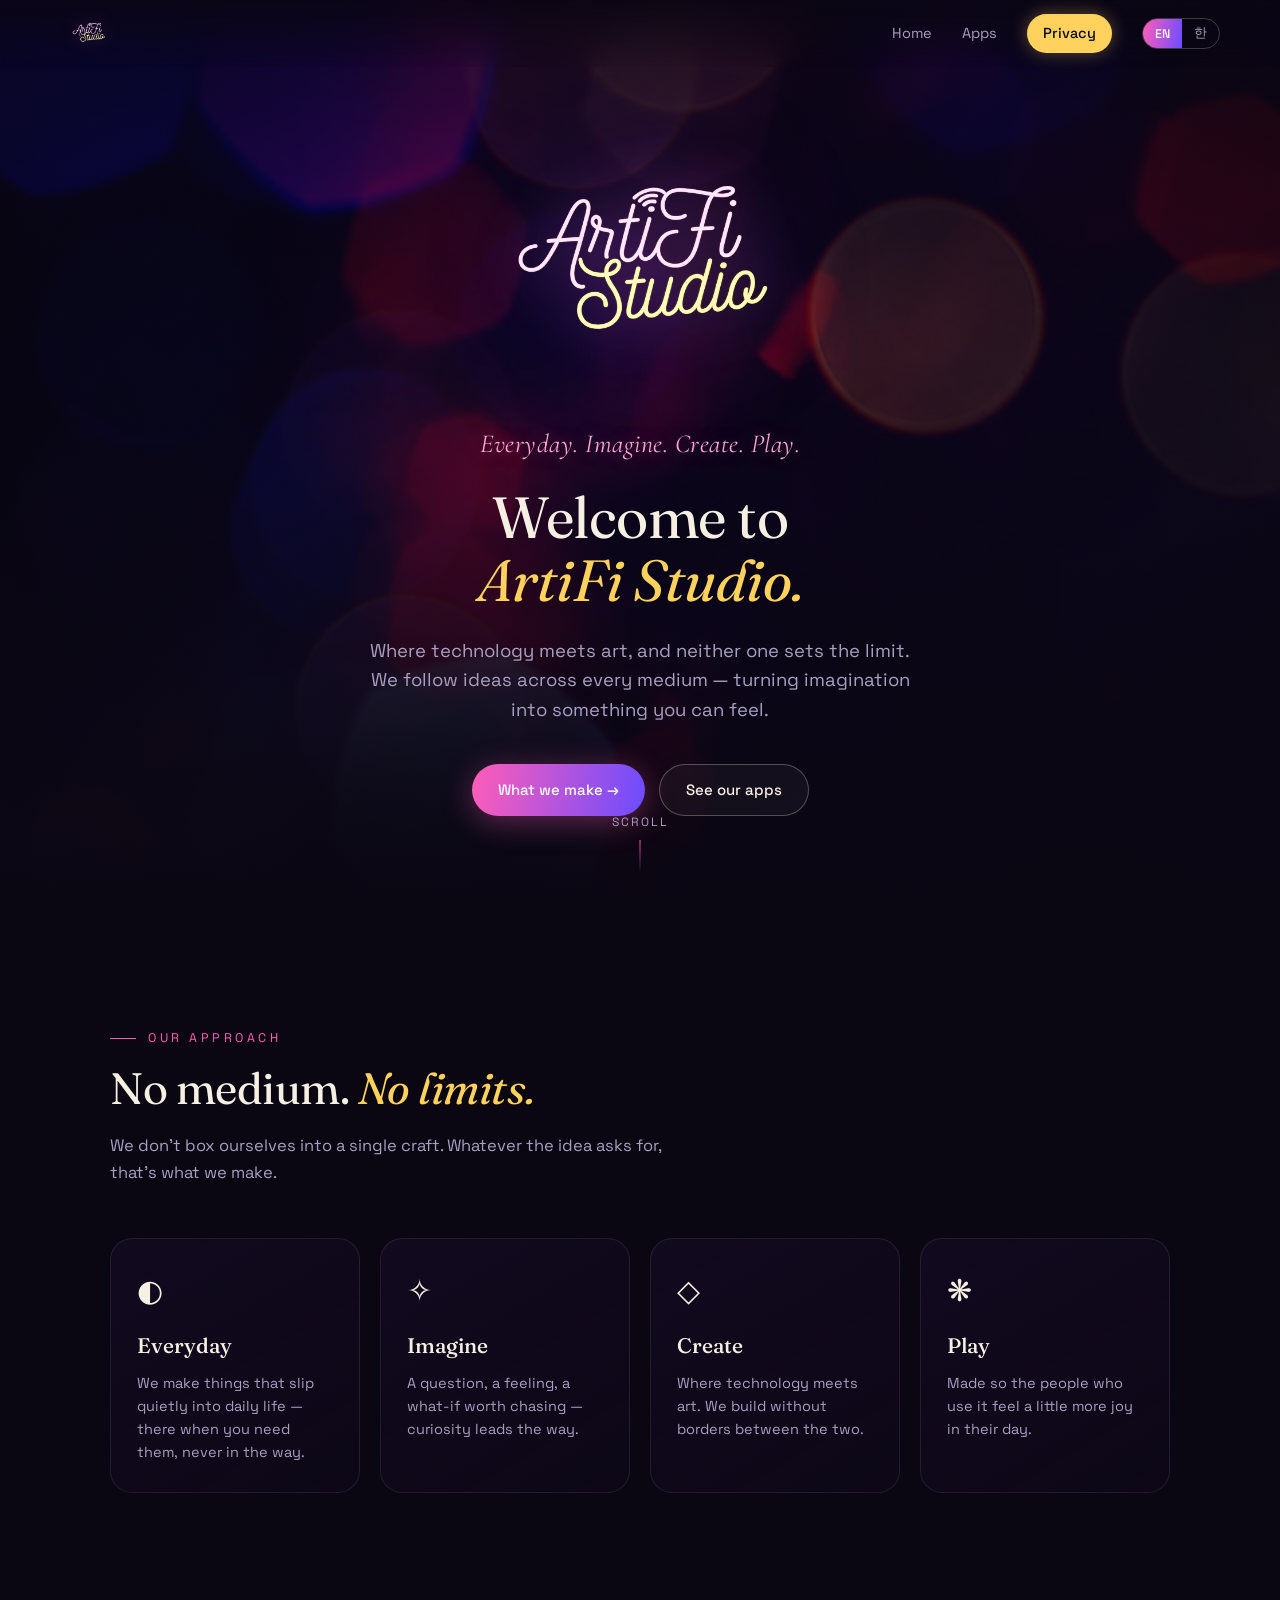
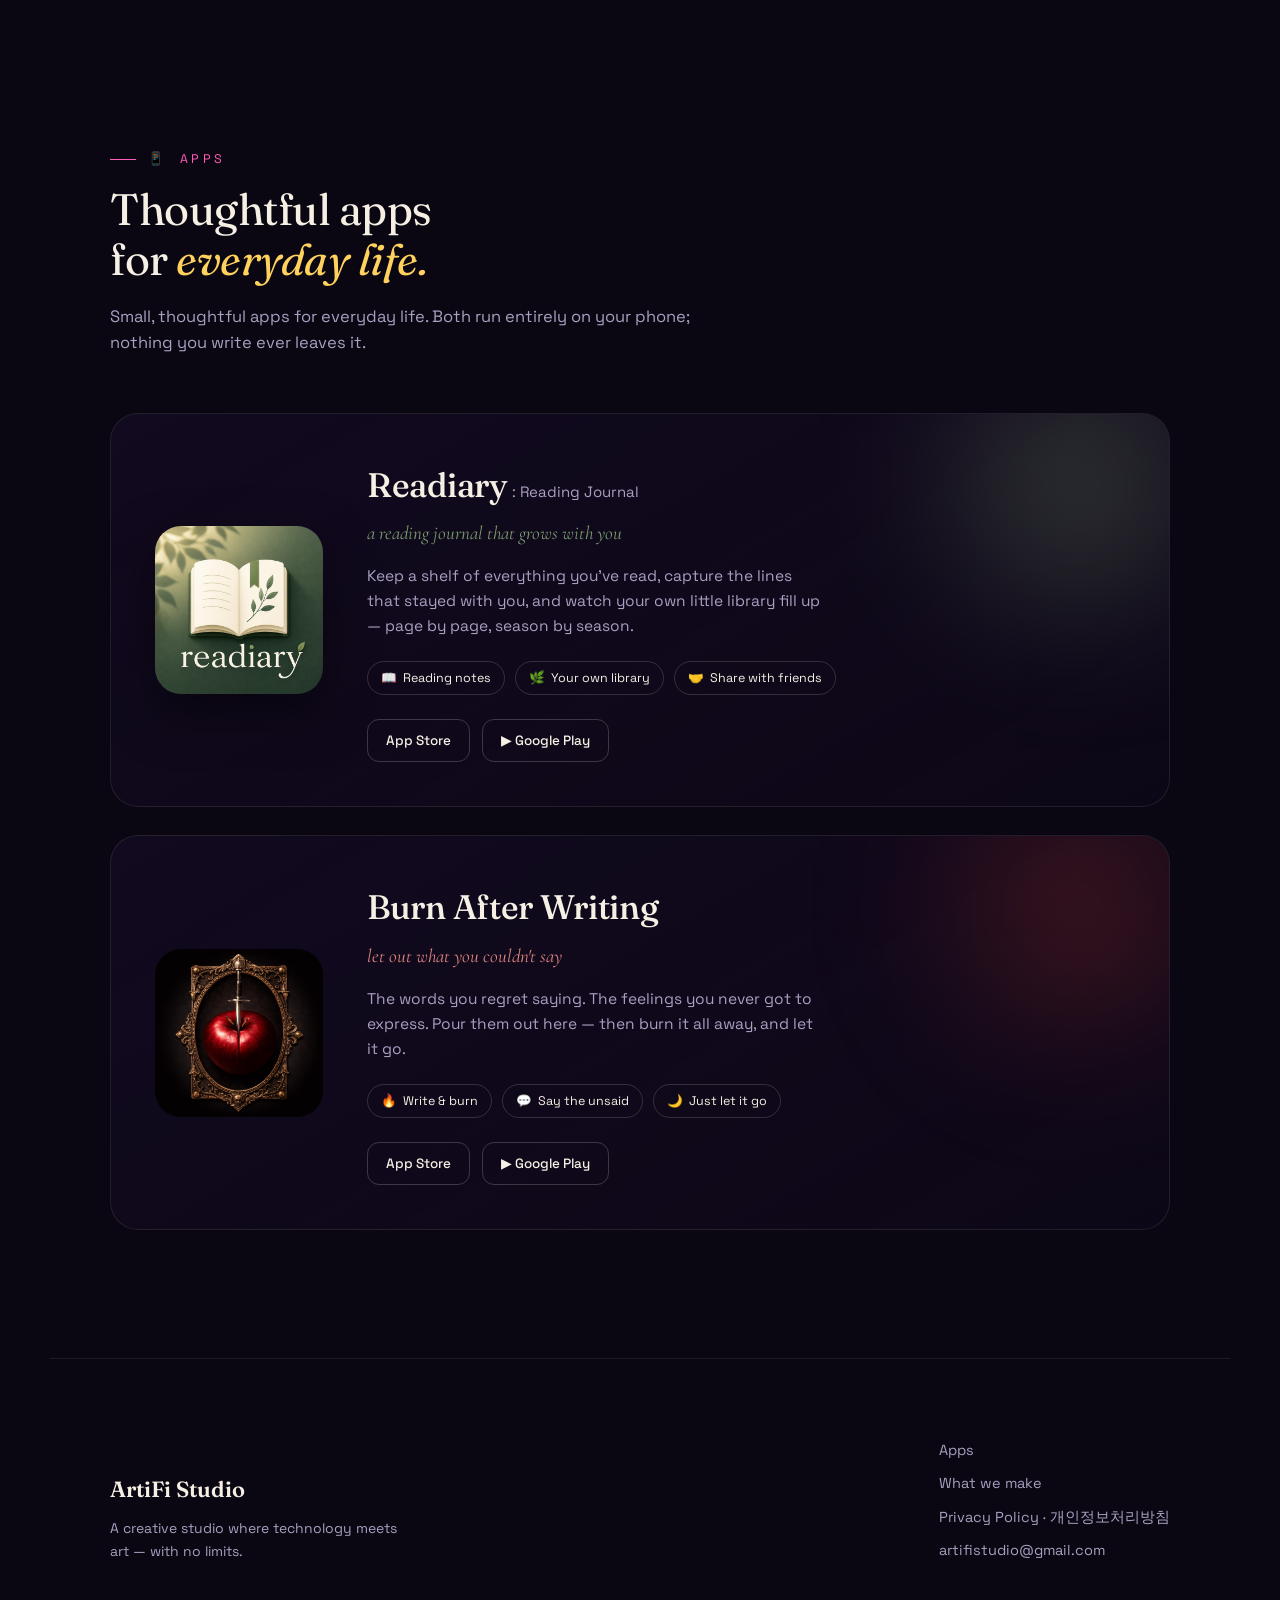
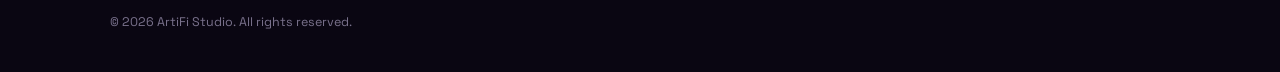
==== index.html @ d7e90dad "Add files via upload" ====
<!DOCTYPE html>
<html lang="en">
<head>
<meta charset="UTF-8">
<meta name="viewport" content="width=device-width, initial-scale=1.0">
<title>ArtiFi Studio — imagine, create, play</title>
<meta name="description" content="ArtiFi Studio — a creative studio where technology meets art, with no limits. Imagine. Create. Play.">
<link rel="preconnect" href="https://fonts.googleapis.com">
<link rel="preconnect" href="https://fonts.gstatic.com" crossorigin>
<link href="https://fonts.googleapis.com/css2?family=Fraunces:ital,opsz,wght@0,9..144,400;0,9..144,500;0,9..144,600;1,9..144,400&family=Space+Grotesk:wght@400;500;600&family=Cormorant+Garamond:ital,wght@0,500;1,500&family=Noto+Sans+KR:wght@400;500;700&family=Noto+Serif+KR:wght@400;500;600&display=swap" rel="stylesheet">
<style>
  :root{
    --ink:#0a0612;--ink-2:#120a1f;
    --violet:#6c4cff;--pink:#ff5db8;--pink-soft:#ffa6d5;--amber:#ffd25e;
    --cream:#f6efe4;--muted:#a99fc0;--leaf:#7a9c6e;--ember:#c0362f;
    --font-display:'Fraunces',serif;
    --font-body:'Space Grotesk',sans-serif;
    --font-script:'Cormorant Garamond',serif;
    --font-ko:'Noto Sans KR',sans-serif;
    --font-ko-serif:'Noto Serif KR',serif;
  }
  *{margin:0;padding:0;box-sizing:border-box}
  html{scroll-behavior:smooth}
  body{background:var(--ink);color:var(--cream);font-family:var(--font-body);line-height:1.6;overflow-x:hidden;-webkit-font-smoothing:antialiased}
  a{color:inherit;text-decoration:none}

  /* language visibility */
  [data-en],[data-ko]{display:none}
  html[lang="en"] [data-en]{display:revert}
  html[lang="ko"] [data-ko]{display:revert}
  /* korean typography swaps */
  html[lang="ko"] body{font-family:var(--font-ko)}
  html[lang="ko"] .hero h1,
  html[lang="ko"] .sec-title,
  html[lang="ko"] .app-body h3,
  html[lang="ko"] footer .f-brand{font-family:var(--font-ko-serif)}
  html[lang="ko"] .hero h1 em,html[lang="ko"] .sec-title em{font-style:normal}

  nav{position:fixed;top:0;left:0;right:0;z-index:100;display:flex;align-items:center;justify-content:space-between;padding:14px clamp(20px,5vw,60px);backdrop-filter:blur(14px);background:linear-gradient(180deg,rgba(10,6,18,.82),rgba(10,6,18,0));transition:background .3s}
  nav .brand{display:flex;align-items:center}
  nav .brand img{height:38px;width:auto;display:block;filter:drop-shadow(0 0 10px rgba(255,93,184,.4))}
  nav .links{display:flex;gap:clamp(14px,3vw,30px);align-items:center;font-size:14.5px}
  nav .links a{color:var(--muted);transition:color .2s}
  nav .links a:hover{color:var(--cream)}
  nav .links a.pill{color:var(--ink);background:var(--amber);padding:8px 16px;border-radius:100px;font-weight:500;box-shadow:0 0 18px rgba(255,210,94,.35)}
  nav .links a.pill:hover{color:var(--ink);filter:brightness(1.08)}
  @media(max-width:600px){nav .links a.about{display:none}}

  /* lang switch */
  .lang-switch{display:inline-flex;border:1px solid rgba(246,239,228,.22);border-radius:100px;overflow:hidden}
  .lang-switch button{font-family:var(--font-body);font-size:12.5px;font-weight:500;padding:6px 12px;border:none;background:none;color:var(--muted);cursor:pointer;transition:.2s}
  .lang-switch button.active{background:linear-gradient(100deg,var(--pink),var(--violet));color:#fff}

  header.hero{position:relative;min-height:100vh;display:flex;flex-direction:column;align-items:center;justify-content:center;text-align:center;padding:120px 20px 80px;overflow:hidden}
  header.hero .bg{position:absolute;inset:0;background:url('assets/hero-bg.jpg') center/cover no-repeat;transform:scale(1.05);z-index:0}
  header.hero .bg::after{content:"";position:absolute;inset:0;background:radial-gradient(ellipse 80% 60% at 50% 45%,rgba(10,6,18,.15),rgba(10,6,18,.72) 75%),linear-gradient(180deg,rgba(10,6,18,.55),rgba(10,6,18,.35) 40%,var(--ink) 98%)}
  header.hero .inner{position:relative;z-index:2;max-width:880px}
  .hero-logo{width:min(78vw,440px);height:auto;margin:0 auto 6px;display:block;filter:drop-shadow(0 0 30px rgba(255,93,184,.45)) drop-shadow(0 0 60px rgba(108,76,255,.3));animation:flickerIn 1.4s ease both,floaty 6s ease-in-out 1.4s infinite}
  @keyframes flickerIn{0%{opacity:0}40%{opacity:.4}45%{opacity:.1}55%{opacity:.9}60%{opacity:.5}100%{opacity:1}}
  @keyframes floaty{0%,100%{transform:translateY(0)}50%{transform:translateY(-10px)}}
  .hero .eyebrow{font-family:var(--font-script);font-style:italic;font-size:clamp(19px,2.6vw,26px);color:var(--pink-soft);letter-spacing:.5px;margin-bottom:22px;text-shadow:0 0 22px rgba(255,93,184,.4)}
  html[lang="ko"] .hero .eyebrow{font-family:var(--font-ko);font-style:normal;font-weight:500}
  .hero h1{font-family:var(--font-display);font-weight:400;font-size:clamp(30px,5.4vw,58px);line-height:1.08;letter-spacing:-.5px;margin-bottom:24px}
  .hero h1 em{font-style:italic;color:var(--amber)}
  .hero p.lead{font-size:clamp(15px,1.8vw,18.5px);color:var(--muted);max-width:560px;margin:0 auto 40px}
  .hero .cta-row{display:flex;gap:14px;justify-content:center;flex-wrap:wrap}
  .btn{display:inline-flex;align-items:center;gap:9px;padding:13px 26px;border-radius:100px;font-family:inherit;font-weight:500;font-size:15px;cursor:pointer;transition:transform .2s,box-shadow .3s,background .3s}
  .btn-primary{background:linear-gradient(100deg,var(--pink),var(--violet));color:#fff;box-shadow:0 6px 30px rgba(255,93,184,.35)}
  .btn-primary:hover{transform:translateY(-2px);box-shadow:0 10px 40px rgba(255,93,184,.5)}
  .btn-ghost{border:1px solid rgba(246,239,228,.28);color:var(--cream);background:rgba(246,239,228,.04)}
  .btn-ghost:hover{border-color:var(--amber);color:var(--amber);transform:translateY(-2px)}
  .scroll-hint{position:absolute;bottom:26px;left:50%;transform:translateX(-50%);z-index:2;color:var(--muted);font-size:12px;letter-spacing:2px;display:flex;flex-direction:column;align-items:center;gap:8px;animation:floaty 2.4s ease-in-out infinite}
  .scroll-hint .line{width:1px;height:34px;background:linear-gradient(var(--pink),transparent)}

  section{position:relative;padding:clamp(70px,10vw,130px) clamp(20px,5vw,60px);max-width:1180px;margin:0 auto}
  .sec-label{font-family:var(--font-body);font-size:12.5px;letter-spacing:3.5px;text-transform:uppercase;color:var(--pink);margin-bottom:16px;display:flex;align-items:center;gap:12px}
  html[lang="ko"] .sec-label{font-family:var(--font-ko);letter-spacing:2px}
  .sec-label::before{content:"";width:26px;height:1px;background:var(--pink)}
  .sec-title{font-family:var(--font-display);font-weight:400;font-size:clamp(26px,4vw,44px);line-height:1.12;letter-spacing:-.5px;margin-bottom:20px;max-width:720px}
  .sec-title em{font-style:italic;color:var(--amber)}
  .sec-intro{color:var(--muted);max-width:600px;font-size:16.5px;margin-bottom:8px}

  .apps{display:grid;gap:28px;margin-top:56px}
  .app-card{position:relative;display:grid;grid-template-columns:auto 1fr;gap:clamp(20px,4vw,44px);align-items:center;padding:clamp(24px,4vw,44px);border-radius:28px;border:1px solid rgba(246,239,228,.09);background:linear-gradient(150deg,var(--ink-2),rgba(18,10,31,.4));overflow:hidden;transition:transform .35s,border-color .35s}
  .app-card:hover{transform:translateY(-4px)}
  .app-card .glow{position:absolute;width:300px;height:300px;border-radius:50%;filter:blur(80px);opacity:.5;z-index:0;pointer-events:none;top:-80px;right:-60px}
  .app-card>*{position:relative;z-index:1}
  .app-icon{width:clamp(120px,20vw,168px);height:auto;border-radius:26px;display:block}
  .app-icon.shadowed{box-shadow:0 20px 50px rgba(0,0,0,.5)}
  .app-body h3{font-family:var(--font-display);font-weight:500;font-size:clamp(24px,3.4vw,34px);margin-bottom:6px;letter-spacing:-.3px}
  .app-body .tag{font-family:var(--font-script);font-style:italic;font-size:19px;margin-bottom:16px;display:block}
  html[lang="ko"] .app-body .tag{font-family:var(--font-ko);font-style:normal}
  .app-body p{color:var(--muted);font-size:15.5px;margin-bottom:22px;max-width:460px}
  .app-meta{display:flex;gap:10px;flex-wrap:wrap;margin-bottom:24px}
  .chip{font-size:12.5px;padding:6px 13px;border-radius:100px;border:1px solid rgba(246,239,228,.16);color:var(--cream);display:inline-flex;align-items:center;gap:6px}
  .app-links{display:flex;gap:12px;flex-wrap:wrap}
  .store-btn{display:inline-flex;align-items:center;gap:8px;padding:10px 18px;border-radius:12px;font-size:13.5px;font-weight:500;border:1px solid rgba(246,239,228,.2);transition:.25s}
  .store-btn:hover{background:rgba(246,239,228,.07);transform:translateY(-2px)}
  #readiary .glow{background:radial-gradient(circle,#8fae7f,transparent 70%)}
  #readiary:hover{border-color:rgba(143,174,127,.45)}
  #readiary .tag{color:var(--leaf)}
  #burn .glow{background:radial-gradient(circle,#c0362f,transparent 70%)}
  #burn:hover{border-color:rgba(192,54,47,.5)}
  #burn .tag{color:#e0857f}
  @media(max-width:620px){.app-card{grid-template-columns:1fr;text-align:center;justify-items:center}.app-body p{margin-left:auto;margin-right:auto}.app-meta,.app-links{justify-content:center}.sec-label{justify-content:flex-start}}

  /* what we make grid */
  .make-grid{display:grid;grid-template-columns:repeat(auto-fit,minmax(210px,1fr));gap:20px;margin-top:52px}
  .make-item{padding:28px 26px;border-radius:22px;border:1px solid rgba(246,239,228,.09);background:linear-gradient(150deg,var(--ink-2),rgba(18,10,31,.35));transition:transform .3s,border-color .3s}
  .make-item:hover{transform:translateY(-4px);border-color:rgba(255,93,184,.35)}
  .make-ico{font-size:30px;margin-bottom:14px}
  .make-item h4{font-family:var(--font-display);font-weight:500;font-size:21px;margin-bottom:9px}
  html[lang="ko"] .make-item h4{font-family:var(--font-ko-serif)}
  .make-item p{color:var(--muted);font-size:14.5px}


  footer{padding:clamp(50px,8vw,80px) clamp(20px,5vw,60px) 40px;max-width:1180px;margin:0 auto;border-top:1px solid rgba(246,239,228,.08);display:flex;flex-wrap:wrap;gap:30px;justify-content:space-between;align-items:flex-end}
  footer .f-brand{font-family:var(--font-display);font-size:22px;font-weight:600;margin-bottom:10px}
  footer .f-tag{color:var(--muted);font-size:14px;max-width:300px}
  footer .f-links{display:flex;flex-direction:column;gap:10px;font-size:14.5px}
  footer .f-links a{color:var(--muted);transition:color .2s}
  footer .f-links a:hover{color:var(--amber)}
  footer .copy{width:100%;color:var(--muted);font-size:12.5px;opacity:.7;margin-top:20px}
  ::selection{background:var(--pink);color:var(--ink)}
</style>
</head>
<body>

<nav id="nav">
  <a href="#top" class="brand"><img src="assets/nav-logo.png" alt="ArtiFi Studio"></a>
  <div class="links">
    <a href="#top" class="about"><span data-en>Home</span><span data-ko>홈</span></a>
    <a href="#apps"><span data-en>Apps</span><span data-ko>앱</span></a>
    <a href="privacy.html" class="pill"><span data-en>Privacy</span><span data-ko>개인정보</span></a>
    <div class="lang-switch">
      <button id="l-en" class="active" onclick="setLang('en')">EN</button>
      <button id="l-ko" onclick="setLang('ko')">한</button>
    </div>
  </div>
</nav>

<header class="hero" id="top">
  <div class="bg"></div>
  <div class="inner">
    <img src="assets/studio-logo.png" alt="ArtiFi Studio" class="hero-logo">
    <p class="eyebrow"><span data-en>Everyday. Imagine. Create. Play.</span><span data-ko>일상. 상상. 창작. 즐거움.</span></p>
    <h1>
      <span data-en>Welcome to<br><em>ArtiFi Studio.</em></span>
      <span data-ko>ArtiFi Studio에<br><em>오신 것을 환영합니다.</em></span>
    </h1>
    <p class="lead">
      <span data-en>Where technology meets art, and neither one sets the limit. We follow ideas across every medium — turning imagination into something you can feel.</span>
      <span data-ko>기술과 예술이 만나고, 그 어느 것도 한계가 되지 않는 곳. 우리는 모든 경계를 넘어 아이디어를 좇으며 — 상상을 느낄 수 있는 무언가로 바꿉니다.</span>
    </p>
    <div class="cta-row">
      <a href="#make" class="btn btn-primary"><span data-en>What we make →</span><span data-ko>우리가 만드는 것 →</span></a>
      <a href="#apps" class="btn btn-ghost"><span data-en>See our apps</span><span data-ko>앱 둘러보기</span></a>
    </div>
  </div>
  <div class="scroll-hint"><span data-en>SCROLL</span><span data-ko>스크롤</span><span class="line"></span></div>
</header>

<section id="make">
  <div class="sec-label"><span data-en>Our approach</span><span data-ko>우리의 방식</span></div>
  <h2 class="sec-title">
    <span data-en>No medium. <em>No limits.</em></span>
    <span data-ko>정해진 형태도, <em>한계도 없이.</em></span>
  </h2>
  <p class="sec-intro"><span data-en>We don't box ourselves into a single craft. Whatever the idea asks for, that's what we make.</span><span data-ko>우리는 하나의 형태에 스스로를 가두지 않습니다. 아이디어가 원하는 것, 그것이 우리가 만드는 것입니다.</span></p>
  <div class="make-grid">
    <div class="make-item">
      <div class="make-ico">◐</div>
      <h4><span data-en>Everyday</span><span data-ko>일상</span></h4>
      <p><span data-en>We make things that slip quietly into daily life — there when you need them, never in the way.</span><span data-ko>우리는 일상 속에 조용히 스며드는 것을 만듭니다 — 필요할 때 곁에 있되, 결코 거슬리지 않게.</span></p>
    </div>
    <div class="make-item">
      <div class="make-ico">✧</div>
      <h4><span data-en>Imagine</span><span data-ko>상상</span></h4>
      <p><span data-en>A question, a feeling, a what-if worth chasing — curiosity leads the way.</span><span data-ko>하나의 질문, 하나의 감정, 좇을 가치가 있는 상상 — 호기심이 길을 엽니다.</span></p>
    </div>
    <div class="make-item">
      <div class="make-ico">◇</div>
      <h4><span data-en>Create</span><span data-ko>창작</span></h4>
      <p><span data-en>Where technology meets art. We build without borders between the two.</span><span data-ko>기술과 예술이 만나는 곳. 우리는 그 둘 사이의 경계 없이 만듭니다.</span></p>
    </div>
    <div class="make-item">
      <div class="make-ico">❋</div>
      <h4><span data-en>Play</span><span data-ko>즐거움</span></h4>
      <p><span data-en>Made so the people who use it feel a little more joy in their day.</span><span data-ko>사용하는 사람이 하루 속에서 조금 더 즐거움을 느끼도록 만듭니다.</span></p>
    </div>
  </div>
</section>

<section id="apps">
  <div class="sec-label">📱 <span data-en>Apps</span><span data-ko>앱</span></div>
  <h2 class="sec-title">
    <span data-en>Thoughtful apps<br>for <em>everyday life.</em></span>
    <span data-ko>일상을 위한<br><em>사려 깊은 앱.</em></span>
  </h2>
  <p class="sec-intro"><span data-en>Small, thoughtful apps for everyday life. Both run entirely on your phone; nothing you write ever leaves it.</span><span data-ko>일상을 위한 작고 사려 깊은 앱. 두 앱 모두 온전히 당신의 휴대폰에서만 작동하며, 당신이 쓴 것은 절대 밖으로 나가지 않습니다.</span></p>

  <div class="apps">
    <article class="app-card" id="readiary">
      <div class="glow"></div>
      <img src="assets/readiary.jpg" alt="Readiary" class="app-icon shadowed">
      <div class="app-body">
        <h3>Readiary<span style="font-family:var(--font-body);font-weight:400;font-size:15px;color:var(--muted);letter-spacing:0"> : Reading Journal</span></h3>
        <span class="tag"><span data-en>a reading journal that grows with you</span><span data-ko>당신과 함께 자라나는 독서 일기</span></span>
        <p><span data-en>Keep a shelf of everything you've read, capture the lines that stayed with you, and watch your own little library fill up — page by page, season by season.</span><span data-ko>읽은 모든 책을 서재에 꽂아두고, 마음에 남은 문장을 담고, 당신만의 작은 도서관이 채워지는 걸 지켜보세요 — 한 페이지씩, 한 계절씩.</span></p>
        <div class="app-meta">
          <span class="chip">📖 <span data-en>Reading notes</span><span data-ko>독서노트</span></span>
          <span class="chip">🌿 <span data-en>Your own library</span><span data-ko>나만의 서재</span></span>
          <span class="chip">🤝 <span data-en>Share with friends</span><span data-ko>친구와 함께</span></span>
        </div>
        <div class="app-links">
          <a href="#" class="store-btn"> App Store</a>
          <a href="#" class="store-btn">▶ Google Play</a>
        </div>
      </div>
    </article>

    <article class="app-card" id="burn">
      <div class="glow"></div>
      <img src="assets/burn.png" alt="Burn After Writing" class="app-icon">
      <div class="app-body">
        <h3>Burn After Writing</h3>
        <span class="tag"><span data-en>let out what you couldn't say</span><span data-ko>차마 하지 못한 말을 여기에</span></span>
        <p><span data-en>The words you regret saying. The feelings you never got to express. Pour them out here — then burn it all away, and let it go.</span><span data-ko>말하고 나서 후회한 말들. 끝내 표현하지 못한 답답한 마음. 이곳에 마음껏 쏟아내고 — 모두 태워 없애버리세요.</span></p>
        <div class="app-meta">
          <span class="chip">🔥 <span data-en>Write &amp; burn</span><span data-ko>쓰고 태우기</span></span>
          <span class="chip">💬 <span data-en>Say the unsaid</span><span data-ko>못다 한 말</span></span>
          <span class="chip">🌙 <span data-en>Just let it go</span><span data-ko>훌훌 털어버리기</span></span>
        </div>
        <div class="app-links">
          <a href="#" class="store-btn"> App Store</a>
          <a href="#" class="store-btn">▶ Google Play</a>
        </div>
      </div>
    </article>
  </div>
</section>

<footer>
  <div>
    <div class="f-brand">ArtiFi Studio</div>
    <p class="f-tag"><span data-en>A creative studio where technology meets art — with no limits.</span><span data-ko>기술과 예술이 만나는 창작 스튜디오 — 한계 없이.</span></p>
  </div>
  <div class="f-links">
    <a href="#apps"><span data-en>Apps</span><span data-ko>앱</span></a>
    <a href="#make"><span data-en>What we make</span><span data-ko>우리가 만드는 것</span></a>
    <a href="privacy.html">Privacy Policy · 개인정보처리방침</a>
    <a href="mailto:artifistudio@gmail.com">artifistudio@gmail.com</a>
  </div>
  <div class="copy">© 2026 ArtiFi Studio. All rights reserved.</div>
</footer>

<script>
  const nav=document.getElementById('nav');
  addEventListener('scroll',()=>{
    nav.style.background = scrollY>40 ? 'rgba(10,6,18,.9)' : 'linear-gradient(180deg,rgba(10,6,18,.82),rgba(10,6,18,0))';
  });
  function setLang(l){
    document.documentElement.lang=l;
    document.getElementById('l-en').classList.toggle('active',l==='en');
    document.getElementById('l-ko').classList.toggle('active',l==='ko');
  }
  // always start in English on each visit
  setLang('en');

  const io=new IntersectionObserver((es)=>{es.forEach(e=>{if(e.isIntersecting){e.target.style.opacity=1;e.target.style.transform='none';io.unobserve(e.target)}})},{threshold:.15});
  document.querySelectorAll('.app-card,.make-item,.sec-title,.sec-intro').forEach(el=>{el.style.opacity=0;el.style.transform='translateY(24px)';el.style.transition='opacity .7s ease,transform .7s ease';io.observe(el)});
</script>
</body>
</html>
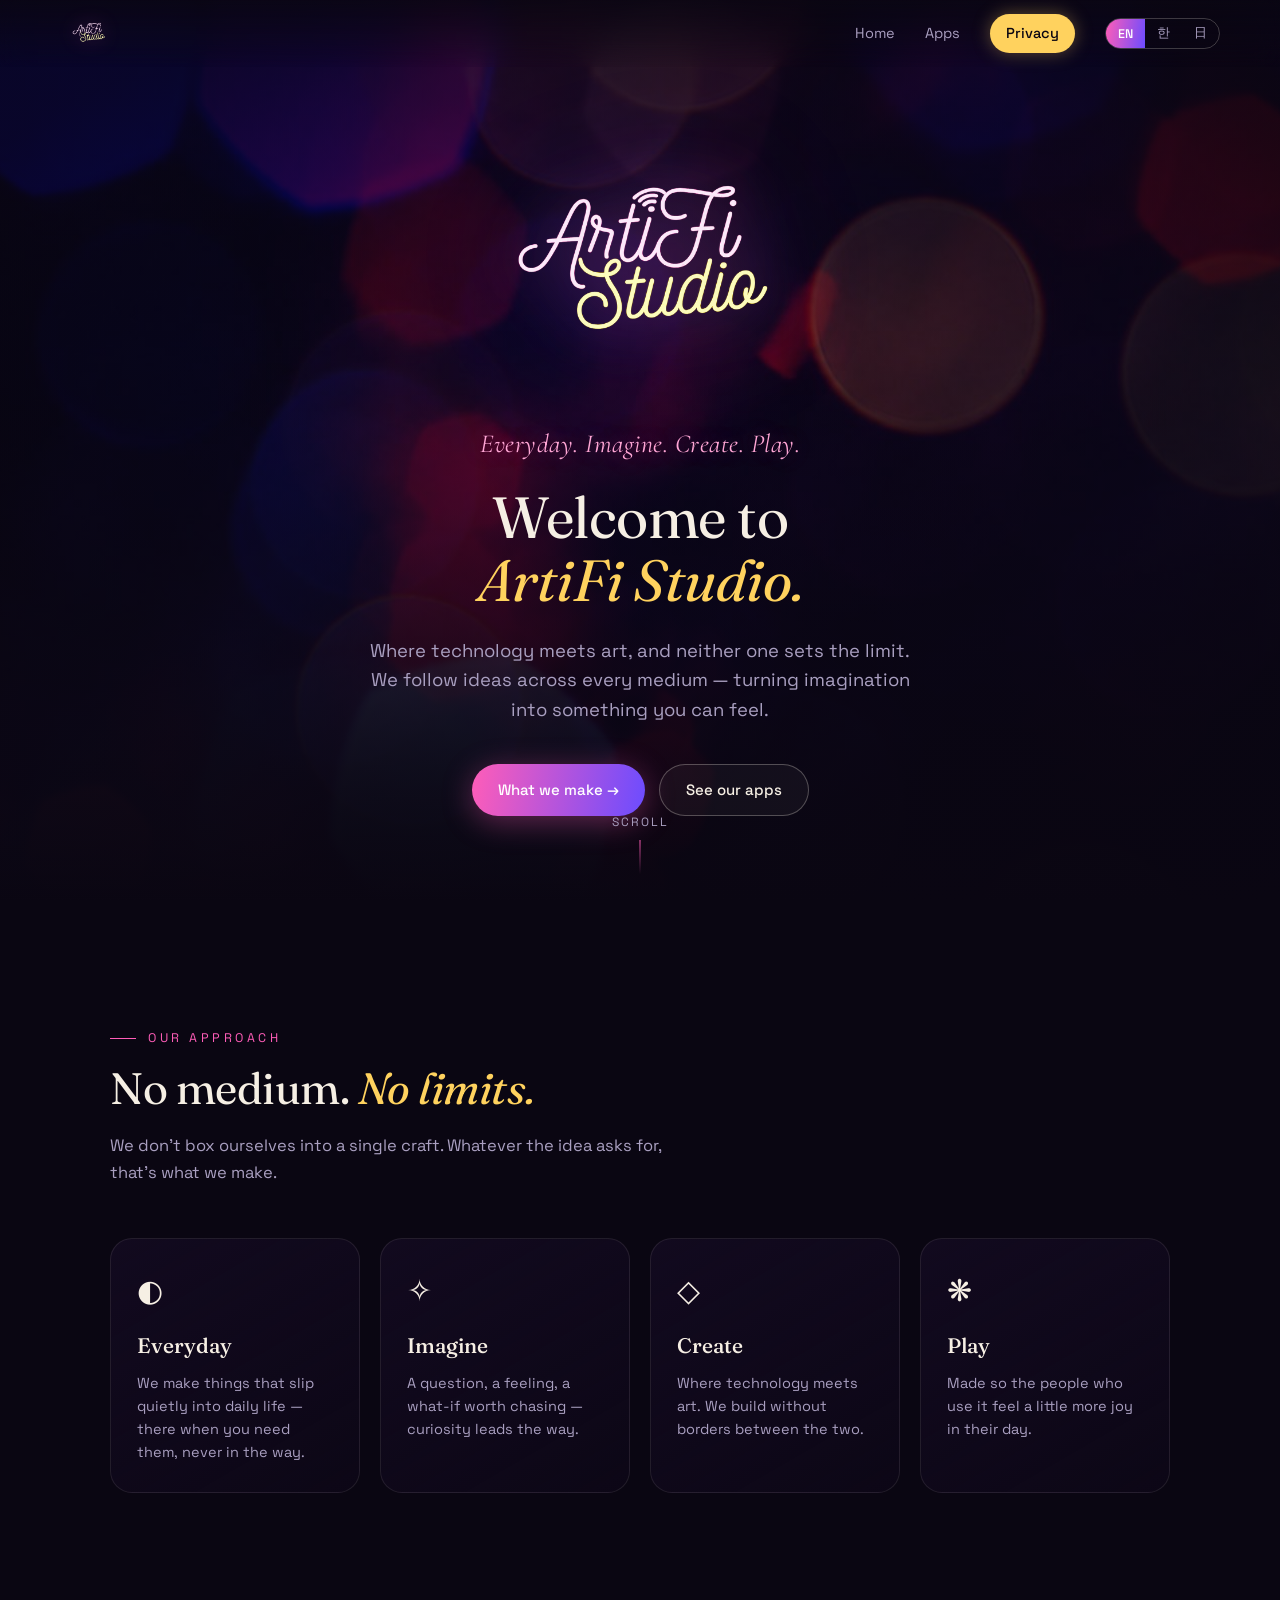
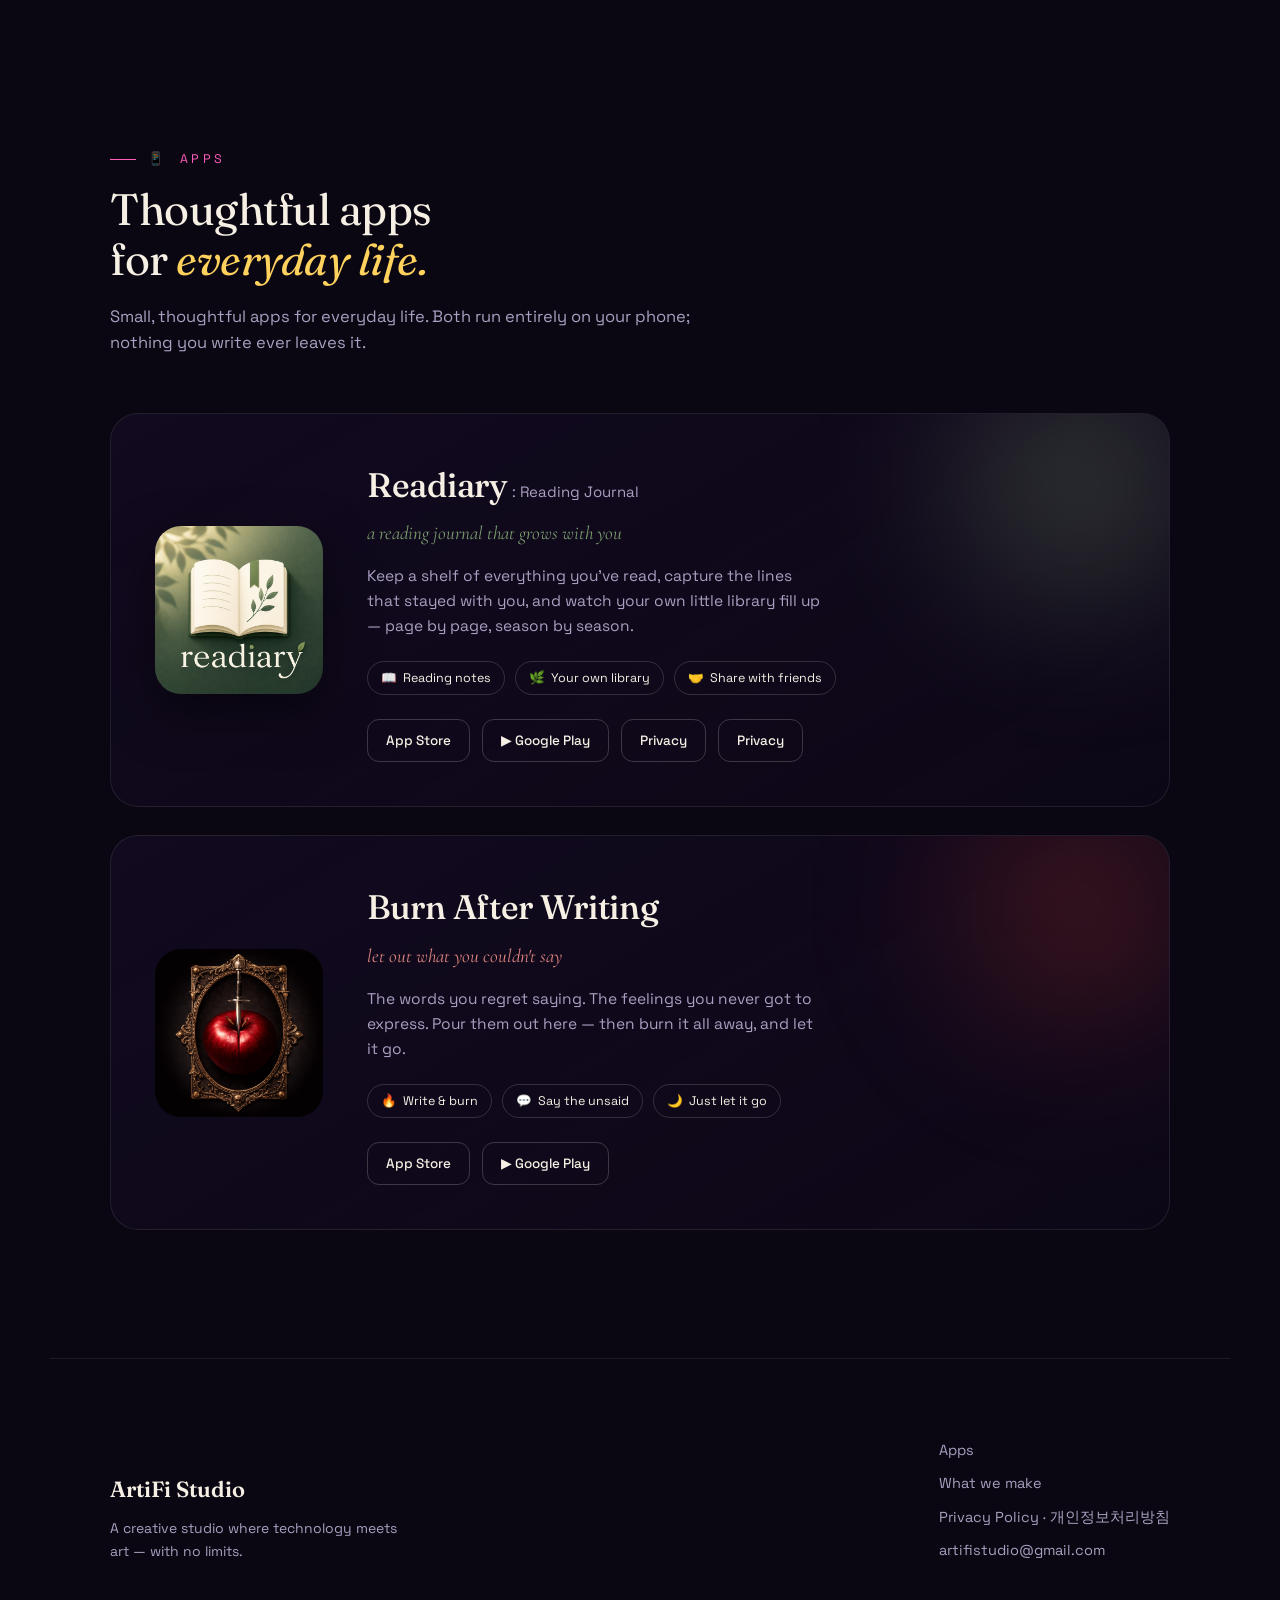
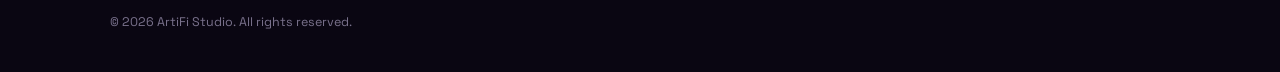
==== commit 65246249: "Add files via upload" ====
--- a/index.html
+++ b/index.html
@@ -25,9 +25,11 @@
   a{color:inherit;text-decoration:none}
 
   /* language visibility */
-  [data-en],[data-ko]{display:none}
+  [data-en],[data-ko],[data-ja]{display:none}
   html[lang="en"] [data-en]{display:revert}
   html[lang="ko"] [data-ko]{display:revert}
+  html[lang="ja"] [data-ja]{display:revert}
+  html[lang="ja"] [data-en]:not(:has(+ [data-ja])){display:revert}
   /* korean typography swaps */
   html[lang="ko"] body{font-family:var(--font-ko)}
   html[lang="ko"] .hero h1,
@@ -129,12 +131,13 @@
 <nav id="nav">
   <a href="#top" class="brand"><img src="assets/nav-logo.png" alt="ArtiFi Studio"></a>
   <div class="links">
-    <a href="#top" class="about"><span data-en>Home</span><span data-ko>홈</span></a>
-    <a href="#apps"><span data-en>Apps</span><span data-ko>앱</span></a>
-    <a href="privacy.html" class="pill"><span data-en>Privacy</span><span data-ko>개인정보</span></a>
+    <a href="#top" class="about"><span data-en>Home</span><span data-ko>홈</span><span data-ja>ホーム</span></a>
+    <a href="#apps"><span data-en>Apps</span><span data-ko>앱</span><span data-ja>アプリ</span></a>
+    <a href="privacy.html" class="pill"><span data-en>Privacy</span><span data-ko>개인정보</span><span data-ja>プライバシー</span></a>
     <div class="lang-switch">
       <button id="l-en" class="active" onclick="setLang('en')">EN</button>
       <button id="l-ko" onclick="setLang('ko')">한</button>
+      <button id="l-ja" onclick="setLang('ja')">日</button>
     </div>
   </div>
 </nav>
@@ -192,7 +195,7 @@
 </section>
 
 <section id="apps">
-  <div class="sec-label">📱 <span data-en>Apps</span><span data-ko>앱</span></div>
+  <div class="sec-label">📱 <span data-en>Apps</span><span data-ko>앱</span><span data-ja>アプリ</span></div>
   <h2 class="sec-title">
     <span data-en>Thoughtful apps<br>for <em>everyday life.</em></span>
     <span data-ko>일상을 위한<br><em>사려 깊은 앱.</em></span>
@@ -215,6 +218,8 @@
         <div class="app-links">
           <a href="#" class="store-btn"> App Store</a>
           <a href="#" class="store-btn">▶ Google Play</a>
+          <a href="privacy.html?app=burn" class="store-btn">Privacy</a>
+          <a href="privacy.html?app=readiary" class="store-btn">Privacy</a>
         </div>
       </div>
     </article>
@@ -246,7 +251,7 @@
     <p class="f-tag"><span data-en>A creative studio where technology meets art — with no limits.</span><span data-ko>기술과 예술이 만나는 창작 스튜디오 — 한계 없이.</span></p>
   </div>
   <div class="f-links">
-    <a href="#apps"><span data-en>Apps</span><span data-ko>앱</span></a>
+    <a href="#apps"><span data-en>Apps</span><span data-ko>앱</span><span data-ja>アプリ</span></a>
     <a href="#make"><span data-en>What we make</span><span data-ko>우리가 만드는 것</span></a>
     <a href="privacy.html">Privacy Policy · 개인정보처리방침</a>
     <a href="mailto:artifistudio@gmail.com">artifistudio@gmail.com</a>
@@ -263,6 +268,7 @@
     document.documentElement.lang=l;
     document.getElementById('l-en').classList.toggle('active',l==='en');
     document.getElementById('l-ko').classList.toggle('active',l==='ko');
+    document.getElementById('l-ja').classList.toggle('active',l==='ja');
   }
   // always start in English on each visit
   setLang('en');
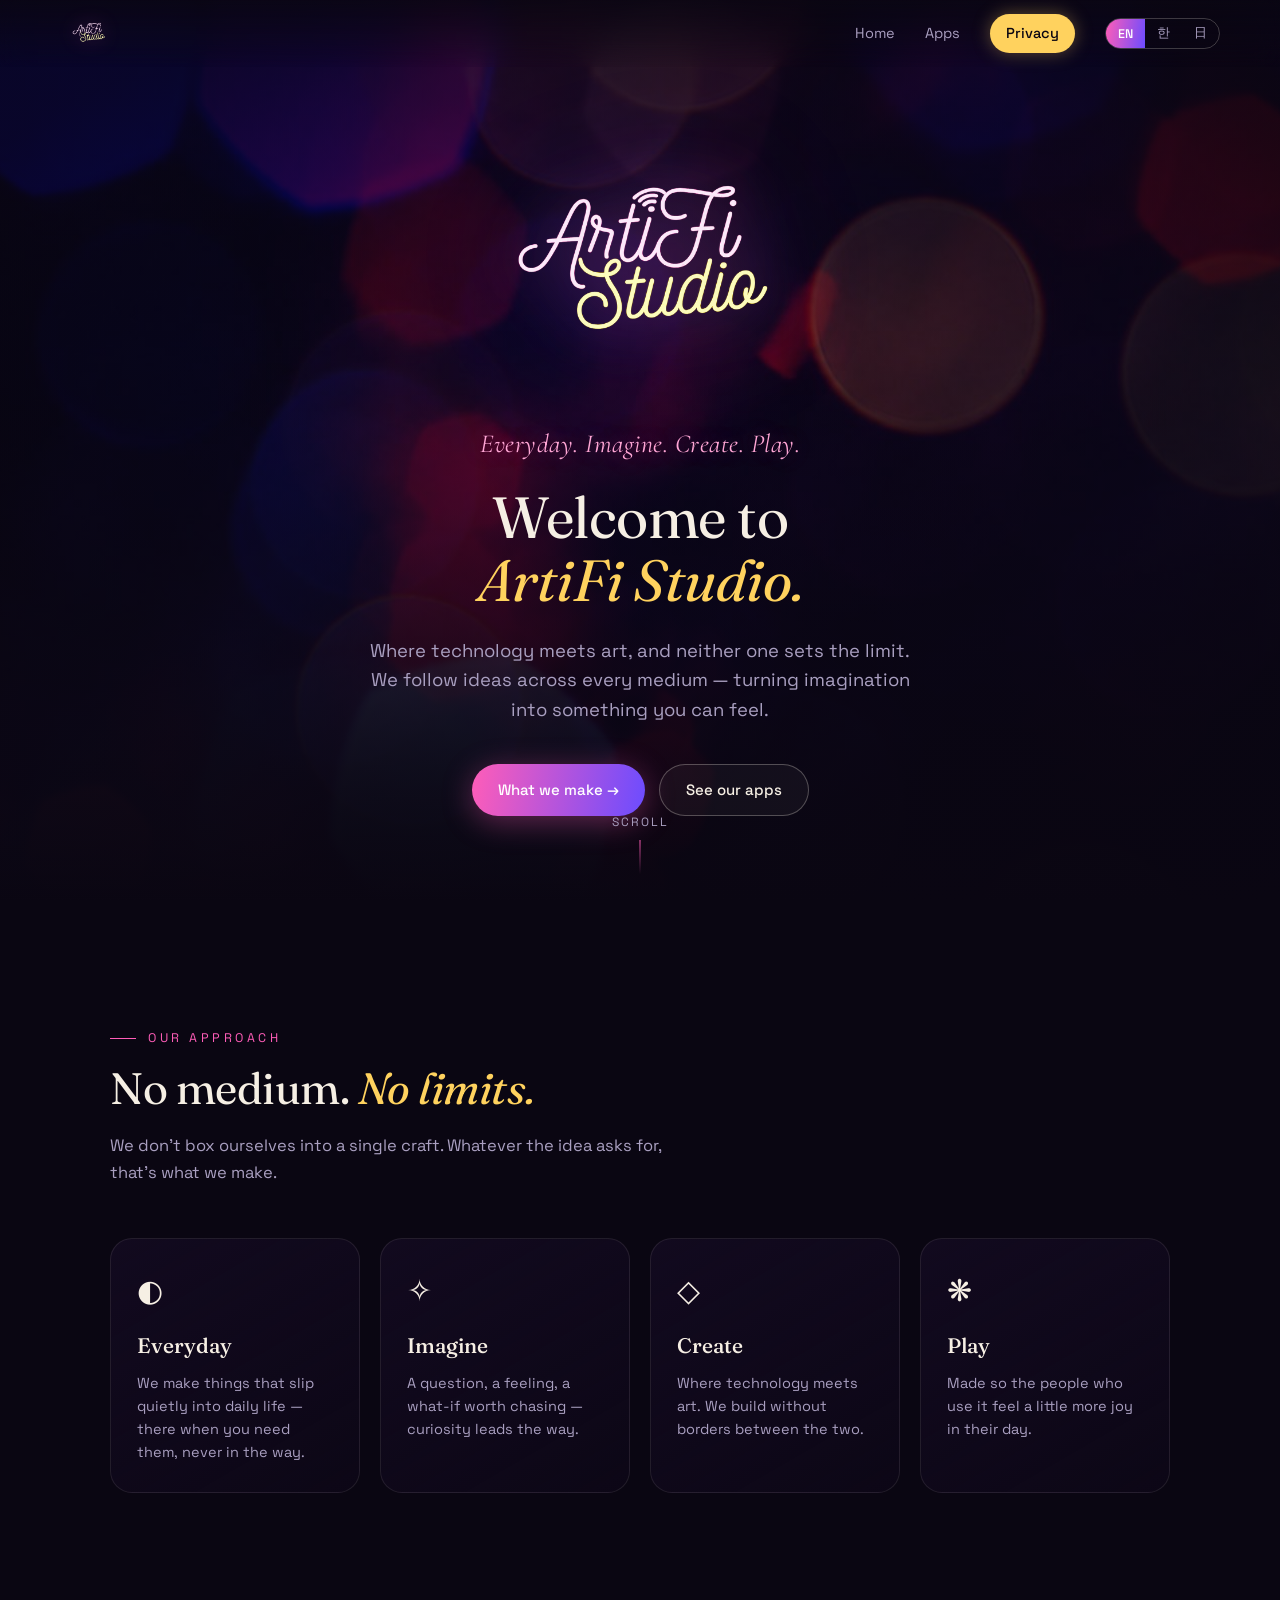
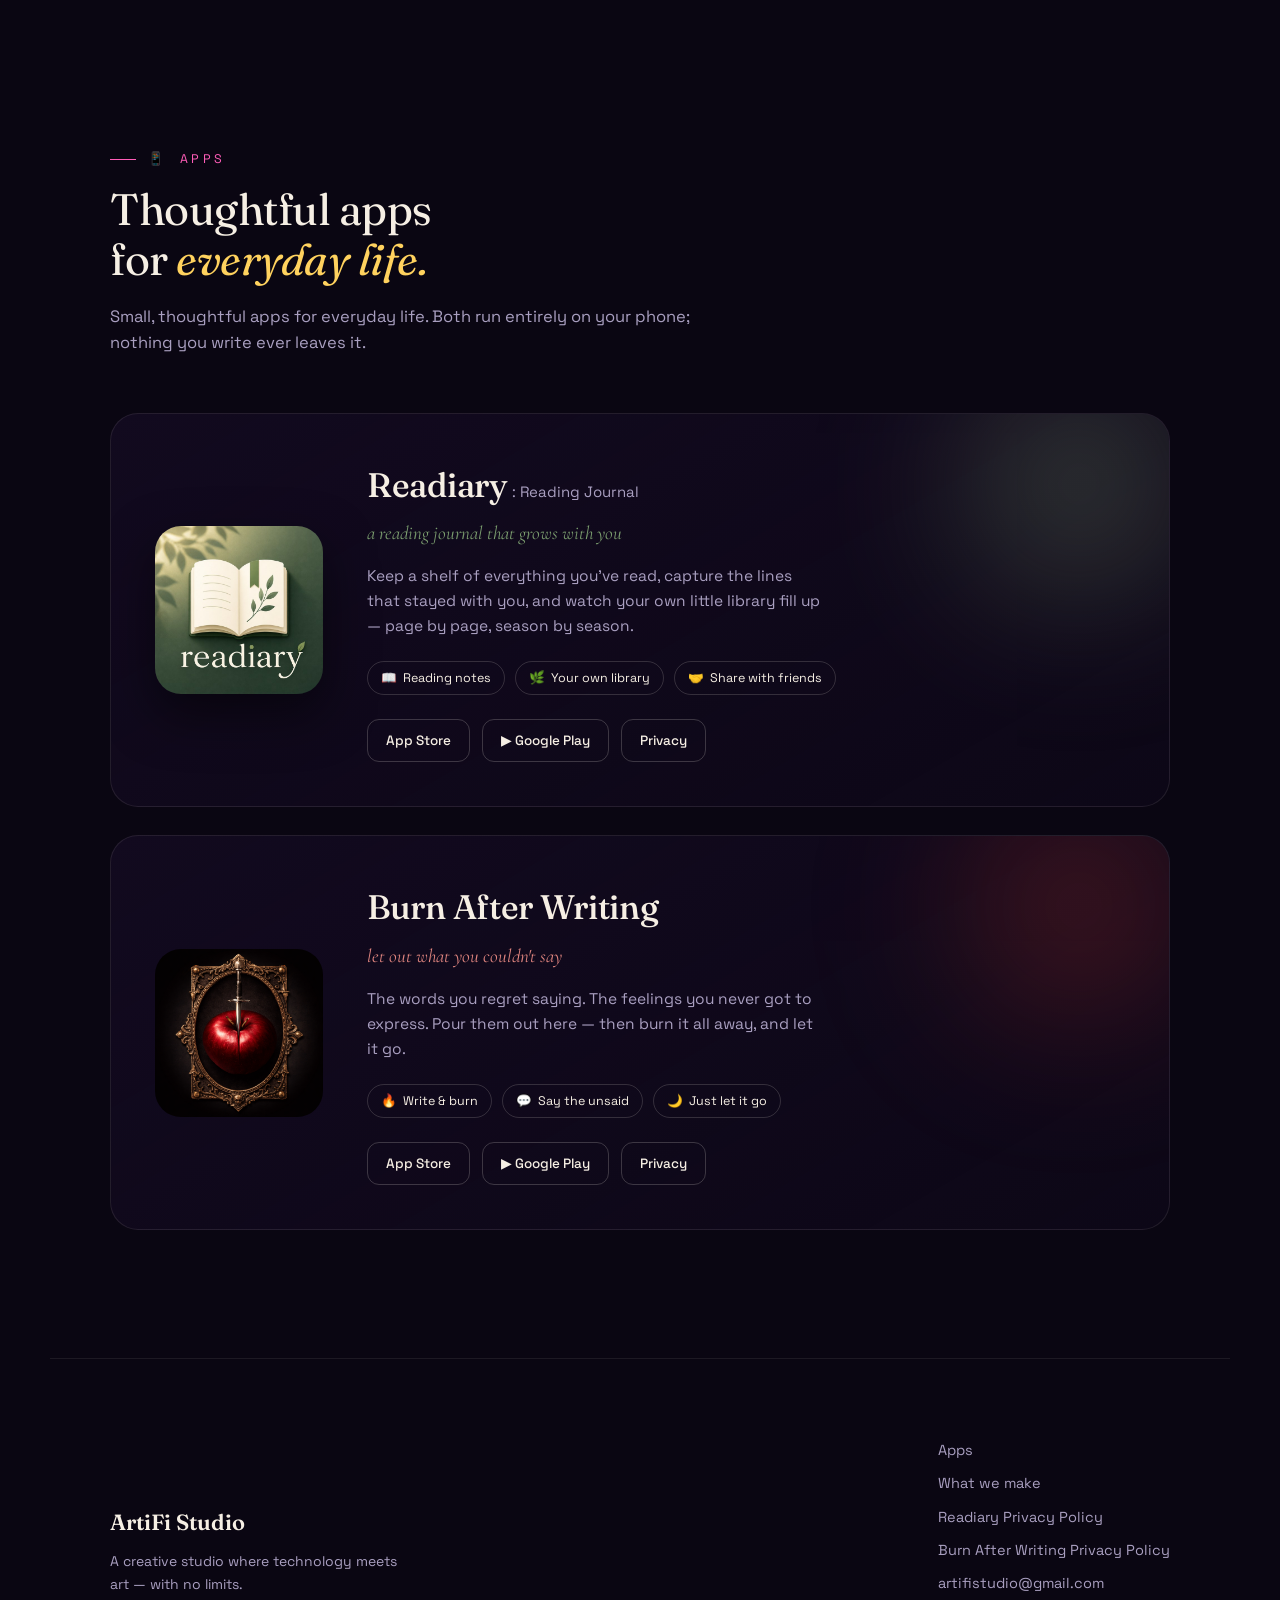
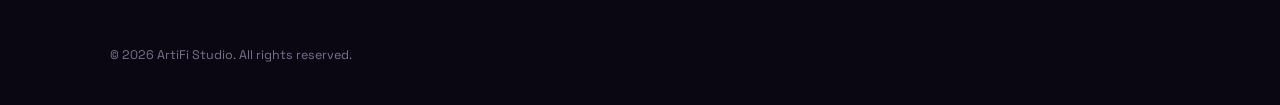
==== commit 204df498: "Add files via upload" ====
--- a/index.html
+++ b/index.html
@@ -1,13 +1,14 @@
 <!DOCTYPE html>
+
 <html lang="en">
 <head>
-<meta charset="UTF-8">
-<meta name="viewport" content="width=device-width, initial-scale=1.0">
+<meta charset="utf-8"/>
+<meta content="width=device-width, initial-scale=1.0" name="viewport"/>
 <title>ArtiFi Studio — imagine, create, play</title>
-<meta name="description" content="ArtiFi Studio — a creative studio where technology meets art, with no limits. Imagine. Create. Play.">
-<link rel="preconnect" href="https://fonts.googleapis.com">
-<link rel="preconnect" href="https://fonts.gstatic.com" crossorigin>
-<link href="https://fonts.googleapis.com/css2?family=Fraunces:ital,opsz,wght@0,9..144,400;0,9..144,500;0,9..144,600;1,9..144,400&family=Space+Grotesk:wght@400;500;600&family=Cormorant+Garamond:ital,wght@0,500;1,500&family=Noto+Sans+KR:wght@400;500;700&family=Noto+Serif+KR:wght@400;500;600&display=swap" rel="stylesheet">
+<meta content="ArtiFi Studio — a creative studio where technology meets art, with no limits. Imagine. Create. Play." name="description"/>
+<link href="https://fonts.googleapis.com" rel="preconnect"/>
+<link crossorigin="" href="https://fonts.gstatic.com" rel="preconnect"/>
+<link href="https://fonts.googleapis.com/css2?family=Fraunces:ital,opsz,wght@0,9..144,400;0,9..144,500;0,9..144,600;1,9..144,400&amp;family=Space+Grotesk:wght@400;500;600&amp;family=Cormorant+Garamond:ital,wght@0,500;1,500&amp;family=Noto+Sans+KR:wght@400;500;700&amp;family=Noto+Serif+KR:wght@400;500;600&amp;display=swap" rel="stylesheet"/>
 <style>
   :root{
     --ink:#0a0612;--ink-2:#120a1f;
@@ -29,7 +30,6 @@
   html[lang="en"] [data-en]{display:revert}
   html[lang="ko"] [data-ko]{display:revert}
   html[lang="ja"] [data-ja]{display:revert}
-  html[lang="ja"] [data-en]:not(:has(+ [data-ja])){display:revert}
   /* korean typography swaps */
   html[lang="ko"] body{font-family:var(--font-ko)}
   html[lang="ko"] .hero h1,
@@ -127,138 +127,130 @@
 </style>
 </head>
 <body>
-
 <nav id="nav">
-  <a href="#top" class="brand"><img src="assets/nav-logo.png" alt="ArtiFi Studio"></a>
-  <div class="links">
-    <a href="#top" class="about"><span data-en>Home</span><span data-ko>홈</span><span data-ja>ホーム</span></a>
-    <a href="#apps"><span data-en>Apps</span><span data-ko>앱</span><span data-ja>アプリ</span></a>
-    <a href="privacy.html" class="pill"><span data-en>Privacy</span><span data-ko>개인정보</span><span data-ja>プライバシー</span></a>
-    <div class="lang-switch">
-      <button id="l-en" class="active" onclick="setLang('en')">EN</button>
-      <button id="l-ko" onclick="setLang('ko')">한</button>
-      <button id="l-ja" onclick="setLang('ja')">日</button>
-    </div>
-  </div>
+<a class="brand" href="#top"><img alt="ArtiFi Studio" src="assets/nav-logo.png"/></a>
+<div class="links">
+<a class="about" href="#top"><span data-en="">Home</span><span data-ko="">홈</span><span data-ja="">ホーム</span></a>
+<a href="#apps"><span data-en="">Apps</span><span data-ko="">앱</span><span data-ja="">アプリ</span></a>
+<a class="pill" href="privacy/readiary/"><span data-en="">Privacy</span><span data-ko="">개인정보</span><span data-ja="">プライバシー</span></a>
+<div class="lang-switch">
+<button class="active" id="l-en" onclick="setLang('en')">EN</button>
+<button id="l-ko" onclick="setLang('ko')">한</button>
+<button id="l-ja" onclick="setLang('ja')">日</button>
+</div>
+</div>
 </nav>
-
 <header class="hero" id="top">
-  <div class="bg"></div>
-  <div class="inner">
-    <img src="assets/studio-logo.png" alt="ArtiFi Studio" class="hero-logo">
-    <p class="eyebrow"><span data-en>Everyday. Imagine. Create. Play.</span><span data-ko>일상. 상상. 창작. 즐거움.</span></p>
-    <h1>
-      <span data-en>Welcome to<br><em>ArtiFi Studio.</em></span>
-      <span data-ko>ArtiFi Studio에<br><em>오신 것을 환영합니다.</em></span>
-    </h1>
-    <p class="lead">
-      <span data-en>Where technology meets art, and neither one sets the limit. We follow ideas across every medium — turning imagination into something you can feel.</span>
-      <span data-ko>기술과 예술이 만나고, 그 어느 것도 한계가 되지 않는 곳. 우리는 모든 경계를 넘어 아이디어를 좇으며 — 상상을 느낄 수 있는 무언가로 바꿉니다.</span>
-    </p>
-    <div class="cta-row">
-      <a href="#make" class="btn btn-primary"><span data-en>What we make →</span><span data-ko>우리가 만드는 것 →</span></a>
-      <a href="#apps" class="btn btn-ghost"><span data-en>See our apps</span><span data-ko>앱 둘러보기</span></a>
-    </div>
-  </div>
-  <div class="scroll-hint"><span data-en>SCROLL</span><span data-ko>스크롤</span><span class="line"></span></div>
+<div class="bg"></div>
+<div class="inner">
+<img alt="ArtiFi Studio" class="hero-logo" src="assets/studio-logo.png"/>
+<p class="eyebrow"><span data-en="">Everyday. Imagine. Create. Play.</span><span data-ko="">일상. 상상. 창작. 즐거움.</span><span data-ja="">日常。想像。創造。楽しさ。</span></p>
+<h1>
+<span data-en="">Welcome to<br/><em>ArtiFi Studio.</em></span>
+<span data-ko="">ArtiFi Studio에<br/><em>오신 것을 환영합니다.</em></span><span data-ja="">ArtiFi Studioへ<br/><em>ようこそ。</em></span>
+</h1>
+<p class="lead">
+<span data-en="">Where technology meets art, and neither one sets the limit. We follow ideas across every medium — turning imagination into something you can feel.</span>
+<span data-ko="">기술과 예술이 만나고, 그 어느 것도 한계가 되지 않는 곳. 우리는 모든 경계를 넘어 아이디어를 좇으며 — 상상을 느낄 수 있는 무언가로 바꿉니다.</span><span data-ja="">テクノロジーとアートが出会い、どちらも限界にならない場所。私たちはあらゆる表現を横断し、想像を感じられる形へと変えていきます。</span>
+</p>
+<div class="cta-row">
+<a class="btn btn-primary" href="#make"><span data-en="">What we make →</span><span data-ko="">우리가 만드는 것 →</span><span data-ja="">私たちがつくるもの →</span></a>
+<a class="btn btn-ghost" href="#apps"><span data-en="">See our apps</span><span data-ko="">앱 둘러보기</span><span data-ja="">アプリを見る</span></a>
+</div>
+</div>
+<div class="scroll-hint"><span data-en="">SCROLL</span><span data-ko="">스크롤</span><span data-ja="">スクロール</span><span class="line"></span></div>
 </header>
-
 <section id="make">
-  <div class="sec-label"><span data-en>Our approach</span><span data-ko>우리의 방식</span></div>
-  <h2 class="sec-title">
-    <span data-en>No medium. <em>No limits.</em></span>
-    <span data-ko>정해진 형태도, <em>한계도 없이.</em></span>
-  </h2>
-  <p class="sec-intro"><span data-en>We don't box ourselves into a single craft. Whatever the idea asks for, that's what we make.</span><span data-ko>우리는 하나의 형태에 스스로를 가두지 않습니다. 아이디어가 원하는 것, 그것이 우리가 만드는 것입니다.</span></p>
-  <div class="make-grid">
-    <div class="make-item">
-      <div class="make-ico">◐</div>
-      <h4><span data-en>Everyday</span><span data-ko>일상</span></h4>
-      <p><span data-en>We make things that slip quietly into daily life — there when you need them, never in the way.</span><span data-ko>우리는 일상 속에 조용히 스며드는 것을 만듭니다 — 필요할 때 곁에 있되, 결코 거슬리지 않게.</span></p>
-    </div>
-    <div class="make-item">
-      <div class="make-ico">✧</div>
-      <h4><span data-en>Imagine</span><span data-ko>상상</span></h4>
-      <p><span data-en>A question, a feeling, a what-if worth chasing — curiosity leads the way.</span><span data-ko>하나의 질문, 하나의 감정, 좇을 가치가 있는 상상 — 호기심이 길을 엽니다.</span></p>
-    </div>
-    <div class="make-item">
-      <div class="make-ico">◇</div>
-      <h4><span data-en>Create</span><span data-ko>창작</span></h4>
-      <p><span data-en>Where technology meets art. We build without borders between the two.</span><span data-ko>기술과 예술이 만나는 곳. 우리는 그 둘 사이의 경계 없이 만듭니다.</span></p>
-    </div>
-    <div class="make-item">
-      <div class="make-ico">❋</div>
-      <h4><span data-en>Play</span><span data-ko>즐거움</span></h4>
-      <p><span data-en>Made so the people who use it feel a little more joy in their day.</span><span data-ko>사용하는 사람이 하루 속에서 조금 더 즐거움을 느끼도록 만듭니다.</span></p>
-    </div>
-  </div>
+<div class="sec-label"><span data-en="">Our approach</span><span data-ko="">우리의 방식</span><span data-ja="">私たちの考え方</span></div>
+<h2 class="sec-title">
+<span data-en="">No medium. <em>No limits.</em></span>
+<span data-ko="">정해진 형태도, <em>한계도 없이.</em></span><span data-ja="">決まった形も、<em>限界もなく。</em></span>
+</h2>
+<p class="sec-intro"><span data-en="">We don't box ourselves into a single craft. Whatever the idea asks for, that's what we make.</span><span data-ko="">우리는 하나의 형태에 스스로를 가두지 않습니다. 아이디어가 원하는 것, 그것이 우리가 만드는 것입니다.</span><span data-ja="">ひとつの表現に自分たちを閉じ込めません。アイデアが求めるものを、そのまま形にします。</span></p>
+<div class="make-grid">
+<div class="make-item">
+<div class="make-ico">◐</div>
+<h4><span data-en="">Everyday</span><span data-ko="">일상</span><span data-ja="">日常</span></h4>
+<p><span data-en="">We make things that slip quietly into daily life — there when you need them, never in the way.</span><span data-ko="">우리는 일상 속에 조용히 스며드는 것을 만듭니다 — 필요할 때 곁에 있되, 결코 거슬리지 않게.</span><span data-ja="">私たちは日常に静かに溶け込むものをつくります。必要なときにそばにありながら、決して邪魔にならないように。</span></p>
+</div>
+<div class="make-item">
+<div class="make-ico">✧</div>
+<h4><span data-en="">Imagine</span><span data-ko="">상상</span><span data-ja="">想像</span></h4>
+<p><span data-en="">A question, a feeling, a what-if worth chasing — curiosity leads the way.</span><span data-ko="">하나의 질문, 하나의 감정, 좇을 가치가 있는 상상 — 호기심이 길을 엽니다.</span><span data-ja="">ひとつの問い、ひとつの感情、追いかける価値のある「もしも」。好奇心が道をひらきます。</span></p>
+</div>
+<div class="make-item">
+<div class="make-ico">◇</div>
+<h4><span data-en="">Create</span><span data-ko="">창작</span><span data-ja="">創造</span></h4>
+<p><span data-en="">Where technology meets art. We build without borders between the two.</span><span data-ko="">기술과 예술이 만나는 곳. 우리는 그 둘 사이의 경계 없이 만듭니다.</span><span data-ja="">テクノロジーとアートが出会う場所。私たちはその間に境界を設けずにつくります。</span></p>
+</div>
+<div class="make-item">
+<div class="make-ico">❋</div>
+<h4><span data-en="">Play</span><span data-ko="">즐거움</span><span data-ja="">楽しさ</span></h4>
+<p><span data-en="">Made so the people who use it feel a little more joy in their day.</span><span data-ko="">사용하는 사람이 하루 속에서 조금 더 즐거움을 느끼도록 만듭니다.</span><span data-ja="">使う人が一日の中で、少しでも多くの喜びを感じられるようにつくります。</span></p>
+</div>
+</div>
 </section>
-
 <section id="apps">
-  <div class="sec-label">📱 <span data-en>Apps</span><span data-ko>앱</span><span data-ja>アプリ</span></div>
-  <h2 class="sec-title">
-    <span data-en>Thoughtful apps<br>for <em>everyday life.</em></span>
-    <span data-ko>일상을 위한<br><em>사려 깊은 앱.</em></span>
-  </h2>
-  <p class="sec-intro"><span data-en>Small, thoughtful apps for everyday life. Both run entirely on your phone; nothing you write ever leaves it.</span><span data-ko>일상을 위한 작고 사려 깊은 앱. 두 앱 모두 온전히 당신의 휴대폰에서만 작동하며, 당신이 쓴 것은 절대 밖으로 나가지 않습니다.</span></p>
-
-  <div class="apps">
-    <article class="app-card" id="readiary">
-      <div class="glow"></div>
-      <img src="assets/readiary.jpg" alt="Readiary" class="app-icon shadowed">
-      <div class="app-body">
-        <h3>Readiary<span style="font-family:var(--font-body);font-weight:400;font-size:15px;color:var(--muted);letter-spacing:0"> : Reading Journal</span></h3>
-        <span class="tag"><span data-en>a reading journal that grows with you</span><span data-ko>당신과 함께 자라나는 독서 일기</span></span>
-        <p><span data-en>Keep a shelf of everything you've read, capture the lines that stayed with you, and watch your own little library fill up — page by page, season by season.</span><span data-ko>읽은 모든 책을 서재에 꽂아두고, 마음에 남은 문장을 담고, 당신만의 작은 도서관이 채워지는 걸 지켜보세요 — 한 페이지씩, 한 계절씩.</span></p>
-        <div class="app-meta">
-          <span class="chip">📖 <span data-en>Reading notes</span><span data-ko>독서노트</span></span>
-          <span class="chip">🌿 <span data-en>Your own library</span><span data-ko>나만의 서재</span></span>
-          <span class="chip">🤝 <span data-en>Share with friends</span><span data-ko>친구와 함께</span></span>
-        </div>
-        <div class="app-links">
-          <a href="#" class="store-btn"> App Store</a>
-          <a href="#" class="store-btn">▶ Google Play</a>
-          <a href="privacy.html?app=burn" class="store-btn">Privacy</a>
-          <a href="privacy.html?app=readiary" class="store-btn">Privacy</a>
-        </div>
-      </div>
-    </article>
-
-    <article class="app-card" id="burn">
-      <div class="glow"></div>
-      <img src="assets/burn.png" alt="Burn After Writing" class="app-icon">
-      <div class="app-body">
-        <h3>Burn After Writing</h3>
-        <span class="tag"><span data-en>let out what you couldn't say</span><span data-ko>차마 하지 못한 말을 여기에</span></span>
-        <p><span data-en>The words you regret saying. The feelings you never got to express. Pour them out here — then burn it all away, and let it go.</span><span data-ko>말하고 나서 후회한 말들. 끝내 표현하지 못한 답답한 마음. 이곳에 마음껏 쏟아내고 — 모두 태워 없애버리세요.</span></p>
-        <div class="app-meta">
-          <span class="chip">🔥 <span data-en>Write &amp; burn</span><span data-ko>쓰고 태우기</span></span>
-          <span class="chip">💬 <span data-en>Say the unsaid</span><span data-ko>못다 한 말</span></span>
-          <span class="chip">🌙 <span data-en>Just let it go</span><span data-ko>훌훌 털어버리기</span></span>
-        </div>
-        <div class="app-links">
-          <a href="#" class="store-btn"> App Store</a>
-          <a href="#" class="store-btn">▶ Google Play</a>
-        </div>
-      </div>
-    </article>
-  </div>
+<div class="sec-label">📱 <span data-en="">Apps</span><span data-ko="">앱</span><span data-ja="">アプリ</span></div>
+<h2 class="sec-title">
+<span data-en="">Thoughtful apps<br/>for <em>everyday life.</em></span>
+<span data-ko="">일상을 위한<br/><em>사려 깊은 앱.</em></span><span data-ja="">日常のための<br/><em>心のこもったアプリ。</em></span>
+</h2>
+<p class="sec-intro"><span data-en="">Small, thoughtful apps for everyday life. Both run entirely on your phone; nothing you write ever leaves it.</span><span data-ko="">일상을 위한 작고 사려 깊은 앱. 두 앱 모두 온전히 당신의 휴대폰에서만 작동하며, 당신이 쓴 것은 절대 밖으로 나가지 않습니다.</span><span data-ja="">日常のための小さく丁寧なアプリ。どちらも端末内だけで動作し、あなたが書いた内容が外へ送信されることはありません。</span></p>
+<div class="apps">
+<article class="app-card" id="readiary">
+<div class="glow"></div>
+<img alt="Readiary" class="app-icon shadowed" src="assets/readiary.jpg"/>
+<div class="app-body">
+<h3>Readiary<span style="font-family:var(--font-body);font-weight:400;font-size:15px;color:var(--muted);letter-spacing:0"> : Reading Journal</span></h3>
+<span class="tag"><span data-en="">a reading journal that grows with you</span><span data-ko="">당신과 함께 자라나는 독서 일기</span><span data-ja="">あなたとともに育つ読書日記</span></span>
+<p><span data-en="">Keep a shelf of everything you've read, capture the lines that stayed with you, and watch your own little library fill up — page by page, season by season.</span><span data-ko="">읽은 모든 책을 서재에 꽂아두고, 마음에 남은 문장을 담고, 당신만의 작은 도서관이 채워지는 걸 지켜보세요 — 한 페이지씩, 한 계절씩.</span><span data-ja="">読んだ本を自分の本棚に並べ、心に残った言葉を記録し、自分だけの小さな図書館が少しずつ満ちていくのを楽しめます。</span></p>
+<div class="app-meta">
+<span class="chip">📖 <span data-en="">Reading notes</span><span data-ko="">독서노트</span><span data-ja="">読書メモ</span></span>
+<span class="chip">🌿 <span data-en="">Your own library</span><span data-ko="">나만의 서재</span><span data-ja="">自分だけの本棚</span></span>
+<span class="chip">🤝 <span data-en="">Share with friends</span><span data-ko="">친구와 함께</span><span data-ja="">友だちと共有</span></span>
+</div>
+<div class="app-links">
+<a class="store-btn" href="#"> App Store</a>
+<a class="store-btn" href="#">▶ Google Play</a>
+<a class="store-btn" href="privacy/readiary/"><span data-en="">Privacy</span><span data-ko="">개인정보</span><span data-ja="">プライバシー</span></a>
+
+</div>
+</div>
+</article>
+<article class="app-card" id="burn">
+<div class="glow"></div>
+<img alt="Burn After Writing" class="app-icon" src="assets/burn.png"/>
+<div class="app-body">
+<h3>Burn After Writing</h3>
+<span class="tag"><span data-en="">let out what you couldn't say</span><span data-ko="">차마 하지 못한 말을 여기에</span><span data-ja="">言えなかったことを、ここに</span></span>
+<p><span data-en="">The words you regret saying. The feelings you never got to express. Pour them out here — then burn it all away, and let it go.</span><span data-ko="">말하고 나서 후회한 말들. 끝내 표현하지 못한 답답한 마음. 이곳에 마음껏 쏟아내고 — 모두 태워 없애버리세요.</span><span data-ja="">言って後悔した言葉も、最後まで伝えられなかった気持ちも。ここにすべて書き出し、燃やして手放しましょう。</span></p>
+<div class="app-meta">
+<span class="chip">🔥 <span data-en="">Write &amp; burn</span><span data-ko="">쓰고 태우기</span><span data-ja="">書いて燃やす</span></span>
+<span class="chip">💬 <span data-en="">Say the unsaid</span><span data-ko="">못다 한 말</span><span data-ja="">言えなかった言葉</span></span>
+<span class="chip">🌙 <span data-en="">Just let it go</span><span data-ko="">훌훌 털어버리기</span><span data-ja="">手放す</span></span>
+</div>
+<div class="app-links">
+<a class="store-btn" href="#"> App Store</a>
+<a class="store-btn" href="#">▶ Google Play</a>
+<a class="store-btn" href="privacy/burn-after-writing/"><span data-en="">Privacy</span><span data-ko="">개인정보</span><span data-ja="">プライバシー</span></a></div>
+</div>
+</article>
+</div>
 </section>
-
 <footer>
-  <div>
-    <div class="f-brand">ArtiFi Studio</div>
-    <p class="f-tag"><span data-en>A creative studio where technology meets art — with no limits.</span><span data-ko>기술과 예술이 만나는 창작 스튜디오 — 한계 없이.</span></p>
-  </div>
-  <div class="f-links">
-    <a href="#apps"><span data-en>Apps</span><span data-ko>앱</span><span data-ja>アプリ</span></a>
-    <a href="#make"><span data-en>What we make</span><span data-ko>우리가 만드는 것</span></a>
-    <a href="privacy.html">Privacy Policy · 개인정보처리방침</a>
-    <a href="mailto:artifistudio@gmail.com">artifistudio@gmail.com</a>
-  </div>
-  <div class="copy">© 2026 ArtiFi Studio. All rights reserved.</div>
+<div>
+<div class="f-brand">ArtiFi Studio</div>
+<p class="f-tag"><span data-en="">A creative studio where technology meets art — with no limits.</span><span data-ko="">기술과 예술이 만나는 창작 스튜디오 — 한계 없이.</span><span data-ja="">テクノロジーとアートが出会うクリエイティブスタジオ。限界はありません。</span></p>
+</div>
+<div class="f-links">
+<a href="#apps"><span data-en="">Apps</span><span data-ko="">앱</span><span data-ja="">アプリ</span></a>
+<a href="#make"><span data-en="">What we make</span><span data-ko="">우리가 만드는 것</span><span data-ja="">私たちがつくるもの</span></a>
+
+<a href="privacy/readiary/"><span data-en="">Readiary Privacy Policy</span><span data-ko="">Readiary 개인정보처리방침</span><span data-ja="">Readiary プライバシーポリシー</span></a><a href="privacy/burn-after-writing/"><span data-en="">Burn After Writing Privacy Policy</span><span data-ko="">Burn After Writing 개인정보처리방침</span><span data-ja="">Burn After Writing プライバシーポリシー</span></a><a href="mailto:artifistudio@gmail.com">artifistudio@gmail.com</a>
+</div>
+<div class="copy">© 2026 ArtiFi Studio. All rights reserved.</div>
 </footer>
-
 <script>
   const nav=document.getElementById('nav');
   addEventListener('scroll',()=>{
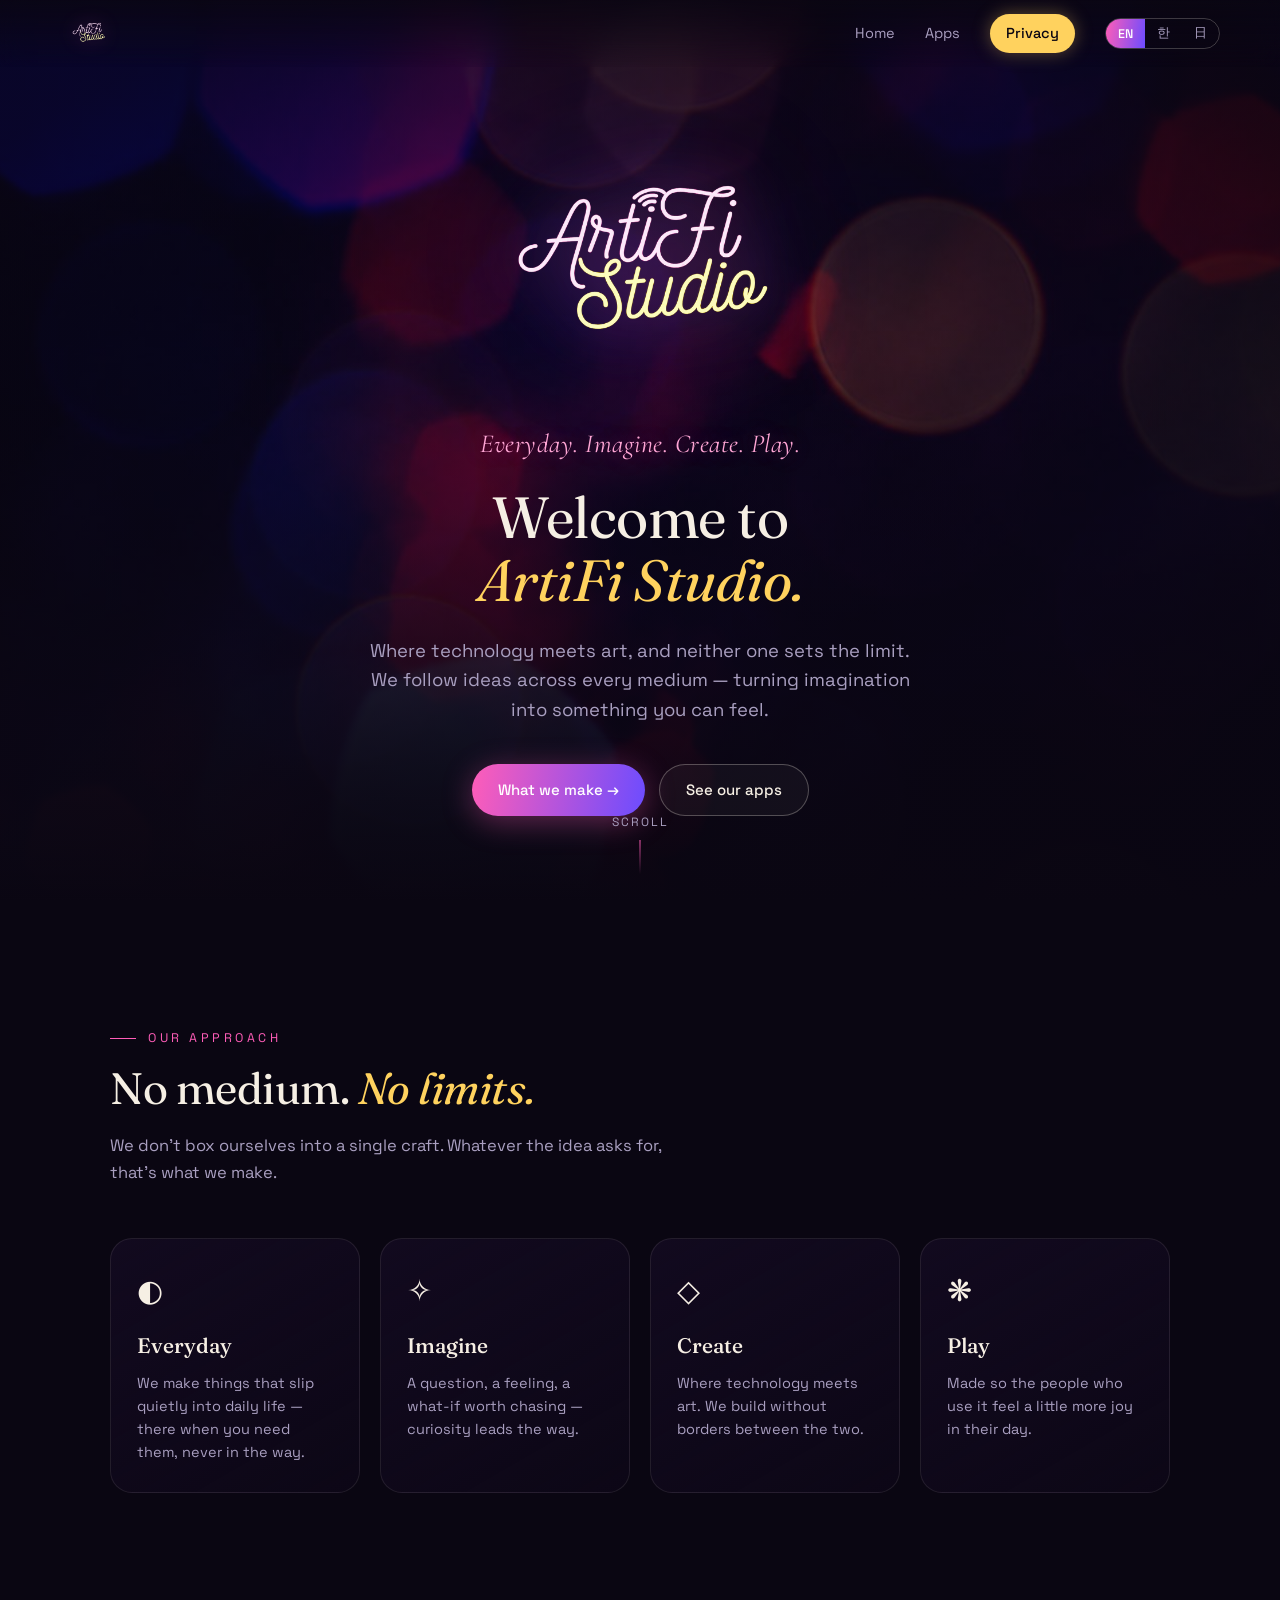
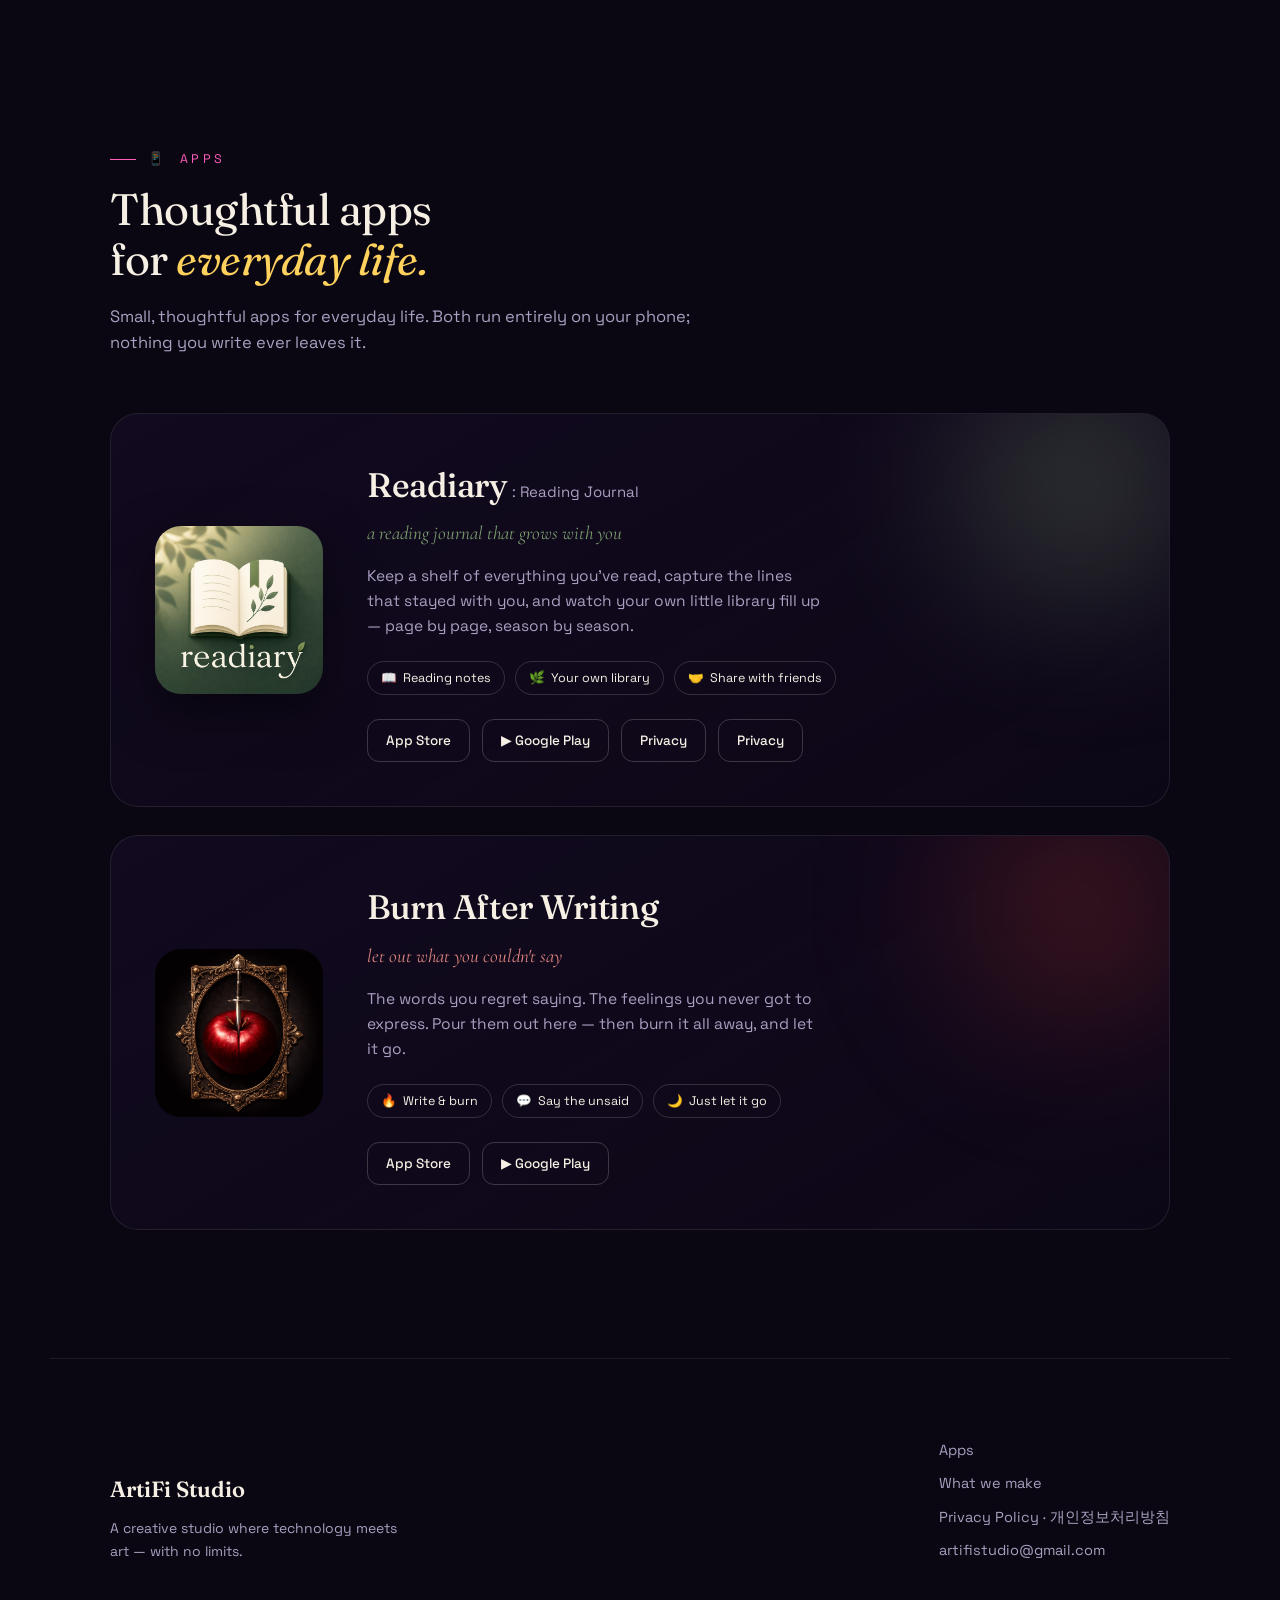
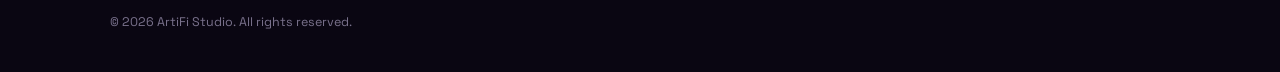
==== commit 41b0cb80: "Add files via upload" ====
--- a/index.html
+++ b/index.html
@@ -1,14 +1,13 @@
 <!DOCTYPE html>
-
 <html lang="en">
 <head>
-<meta charset="utf-8"/>
-<meta content="width=device-width, initial-scale=1.0" name="viewport"/>
+<meta charset="UTF-8">
+<meta name="viewport" content="width=device-width, initial-scale=1.0">
 <title>ArtiFi Studio — imagine, create, play</title>
-<meta content="ArtiFi Studio — a creative studio where technology meets art, with no limits. Imagine. Create. Play." name="description"/>
-<link href="https://fonts.googleapis.com" rel="preconnect"/>
-<link crossorigin="" href="https://fonts.gstatic.com" rel="preconnect"/>
-<link href="https://fonts.googleapis.com/css2?family=Fraunces:ital,opsz,wght@0,9..144,400;0,9..144,500;0,9..144,600;1,9..144,400&amp;family=Space+Grotesk:wght@400;500;600&amp;family=Cormorant+Garamond:ital,wght@0,500;1,500&amp;family=Noto+Sans+KR:wght@400;500;700&amp;family=Noto+Serif+KR:wght@400;500;600&amp;display=swap" rel="stylesheet"/>
+<meta name="description" content="ArtiFi Studio — a creative studio where technology meets art, with no limits. Imagine. Create. Play.">
+<link rel="preconnect" href="https://fonts.googleapis.com">
+<link rel="preconnect" href="https://fonts.gstatic.com" crossorigin>
+<link href="https://fonts.googleapis.com/css2?family=Fraunces:ital,opsz,wght@0,9..144,400;0,9..144,500;0,9..144,600;1,9..144,400&family=Space+Grotesk:wght@400;500;600&family=Cormorant+Garamond:ital,wght@0,500;1,500&family=Noto+Sans+KR:wght@400;500;700&family=Noto+Serif+KR:wght@400;500;600&display=swap" rel="stylesheet">
 <style>
   :root{
     --ink:#0a0612;--ink-2:#120a1f;
@@ -30,6 +29,7 @@
   html[lang="en"] [data-en]{display:revert}
   html[lang="ko"] [data-ko]{display:revert}
   html[lang="ja"] [data-ja]{display:revert}
+  html[lang="ja"] [data-en]:not(:has(+ [data-ja])){display:revert}
   /* korean typography swaps */
   html[lang="ko"] body{font-family:var(--font-ko)}
   html[lang="ko"] .hero h1,
@@ -127,130 +127,138 @@
 </style>
 </head>
 <body>
+
 <nav id="nav">
-<a class="brand" href="#top"><img alt="ArtiFi Studio" src="assets/nav-logo.png"/></a>
-<div class="links">
-<a class="about" href="#top"><span data-en="">Home</span><span data-ko="">홈</span><span data-ja="">ホーム</span></a>
-<a href="#apps"><span data-en="">Apps</span><span data-ko="">앱</span><span data-ja="">アプリ</span></a>
-<a class="pill" href="privacy/readiary/"><span data-en="">Privacy</span><span data-ko="">개인정보</span><span data-ja="">プライバシー</span></a>
-<div class="lang-switch">
-<button class="active" id="l-en" onclick="setLang('en')">EN</button>
-<button id="l-ko" onclick="setLang('ko')">한</button>
-<button id="l-ja" onclick="setLang('ja')">日</button>
-</div>
-</div>
+  <a href="#top" class="brand"><img src="assets/nav-logo.png" alt="ArtiFi Studio"></a>
+  <div class="links">
+    <a href="#top" class="about"><span data-en>Home</span><span data-ko>홈</span><span data-ja>ホーム</span></a>
+    <a href="#apps"><span data-en>Apps</span><span data-ko>앱</span><span data-ja>アプリ</span></a>
+    <a href="privacy/readiary/" class="pill"><span data-en>Privacy</span><span data-ko>개인정보</span><span data-ja>プライバシー</span></a>
+    <div class="lang-switch">
+      <button id="l-en" class="active" onclick="setLang('en')">EN</button>
+      <button id="l-ko" onclick="setLang('ko')">한</button>
+      <button id="l-ja" onclick="setLang('ja')">日</button>
+    </div>
+  </div>
 </nav>
+
 <header class="hero" id="top">
-<div class="bg"></div>
-<div class="inner">
-<img alt="ArtiFi Studio" class="hero-logo" src="assets/studio-logo.png"/>
-<p class="eyebrow"><span data-en="">Everyday. Imagine. Create. Play.</span><span data-ko="">일상. 상상. 창작. 즐거움.</span><span data-ja="">日常。想像。創造。楽しさ。</span></p>
-<h1>
-<span data-en="">Welcome to<br/><em>ArtiFi Studio.</em></span>
-<span data-ko="">ArtiFi Studio에<br/><em>오신 것을 환영합니다.</em></span><span data-ja="">ArtiFi Studioへ<br/><em>ようこそ。</em></span>
-</h1>
-<p class="lead">
-<span data-en="">Where technology meets art, and neither one sets the limit. We follow ideas across every medium — turning imagination into something you can feel.</span>
-<span data-ko="">기술과 예술이 만나고, 그 어느 것도 한계가 되지 않는 곳. 우리는 모든 경계를 넘어 아이디어를 좇으며 — 상상을 느낄 수 있는 무언가로 바꿉니다.</span><span data-ja="">テクノロジーとアートが出会い、どちらも限界にならない場所。私たちはあらゆる表現を横断し、想像を感じられる形へと変えていきます。</span>
-</p>
-<div class="cta-row">
-<a class="btn btn-primary" href="#make"><span data-en="">What we make →</span><span data-ko="">우리가 만드는 것 →</span><span data-ja="">私たちがつくるもの →</span></a>
-<a class="btn btn-ghost" href="#apps"><span data-en="">See our apps</span><span data-ko="">앱 둘러보기</span><span data-ja="">アプリを見る</span></a>
-</div>
-</div>
-<div class="scroll-hint"><span data-en="">SCROLL</span><span data-ko="">스크롤</span><span data-ja="">スクロール</span><span class="line"></span></div>
+  <div class="bg"></div>
+  <div class="inner">
+    <img src="assets/studio-logo.png" alt="ArtiFi Studio" class="hero-logo">
+    <p class="eyebrow"><span data-en>Everyday. Imagine. Create. Play.</span><span data-ko>일상. 상상. 창작. 즐거움.</span></p>
+    <h1>
+      <span data-en>Welcome to<br><em>ArtiFi Studio.</em></span>
+      <span data-ko>ArtiFi Studio에<br><em>오신 것을 환영합니다.</em></span>
+    </h1>
+    <p class="lead">
+      <span data-en>Where technology meets art, and neither one sets the limit. We follow ideas across every medium — turning imagination into something you can feel.</span>
+      <span data-ko>기술과 예술이 만나고, 그 어느 것도 한계가 되지 않는 곳. 우리는 모든 경계를 넘어 아이디어를 좇으며 — 상상을 느낄 수 있는 무언가로 바꿉니다.</span>
+    </p>
+    <div class="cta-row">
+      <a href="#make" class="btn btn-primary"><span data-en>What we make →</span><span data-ko>우리가 만드는 것 →</span></a>
+      <a href="#apps" class="btn btn-ghost"><span data-en>See our apps</span><span data-ko>앱 둘러보기</span></a>
+    </div>
+  </div>
+  <div class="scroll-hint"><span data-en>SCROLL</span><span data-ko>스크롤</span><span class="line"></span></div>
 </header>
+
 <section id="make">
-<div class="sec-label"><span data-en="">Our approach</span><span data-ko="">우리의 방식</span><span data-ja="">私たちの考え方</span></div>
-<h2 class="sec-title">
-<span data-en="">No medium. <em>No limits.</em></span>
-<span data-ko="">정해진 형태도, <em>한계도 없이.</em></span><span data-ja="">決まった形も、<em>限界もなく。</em></span>
-</h2>
-<p class="sec-intro"><span data-en="">We don't box ourselves into a single craft. Whatever the idea asks for, that's what we make.</span><span data-ko="">우리는 하나의 형태에 스스로를 가두지 않습니다. 아이디어가 원하는 것, 그것이 우리가 만드는 것입니다.</span><span data-ja="">ひとつの表現に自分たちを閉じ込めません。アイデアが求めるものを、そのまま形にします。</span></p>
-<div class="make-grid">
-<div class="make-item">
-<div class="make-ico">◐</div>
-<h4><span data-en="">Everyday</span><span data-ko="">일상</span><span data-ja="">日常</span></h4>
-<p><span data-en="">We make things that slip quietly into daily life — there when you need them, never in the way.</span><span data-ko="">우리는 일상 속에 조용히 스며드는 것을 만듭니다 — 필요할 때 곁에 있되, 결코 거슬리지 않게.</span><span data-ja="">私たちは日常に静かに溶け込むものをつくります。必要なときにそばにありながら、決して邪魔にならないように。</span></p>
-</div>
-<div class="make-item">
-<div class="make-ico">✧</div>
-<h4><span data-en="">Imagine</span><span data-ko="">상상</span><span data-ja="">想像</span></h4>
-<p><span data-en="">A question, a feeling, a what-if worth chasing — curiosity leads the way.</span><span data-ko="">하나의 질문, 하나의 감정, 좇을 가치가 있는 상상 — 호기심이 길을 엽니다.</span><span data-ja="">ひとつの問い、ひとつの感情、追いかける価値のある「もしも」。好奇心が道をひらきます。</span></p>
-</div>
-<div class="make-item">
-<div class="make-ico">◇</div>
-<h4><span data-en="">Create</span><span data-ko="">창작</span><span data-ja="">創造</span></h4>
-<p><span data-en="">Where technology meets art. We build without borders between the two.</span><span data-ko="">기술과 예술이 만나는 곳. 우리는 그 둘 사이의 경계 없이 만듭니다.</span><span data-ja="">テクノロジーとアートが出会う場所。私たちはその間に境界を設けずにつくります。</span></p>
-</div>
-<div class="make-item">
-<div class="make-ico">❋</div>
-<h4><span data-en="">Play</span><span data-ko="">즐거움</span><span data-ja="">楽しさ</span></h4>
-<p><span data-en="">Made so the people who use it feel a little more joy in their day.</span><span data-ko="">사용하는 사람이 하루 속에서 조금 더 즐거움을 느끼도록 만듭니다.</span><span data-ja="">使う人が一日の中で、少しでも多くの喜びを感じられるようにつくります。</span></p>
-</div>
-</div>
+  <div class="sec-label"><span data-en>Our approach</span><span data-ko>우리의 방식</span></div>
+  <h2 class="sec-title">
+    <span data-en>No medium. <em>No limits.</em></span>
+    <span data-ko>정해진 형태도, <em>한계도 없이.</em></span>
+  </h2>
+  <p class="sec-intro"><span data-en>We don't box ourselves into a single craft. Whatever the idea asks for, that's what we make.</span><span data-ko>우리는 하나의 형태에 스스로를 가두지 않습니다. 아이디어가 원하는 것, 그것이 우리가 만드는 것입니다.</span></p>
+  <div class="make-grid">
+    <div class="make-item">
+      <div class="make-ico">◐</div>
+      <h4><span data-en>Everyday</span><span data-ko>일상</span></h4>
+      <p><span data-en>We make things that slip quietly into daily life — there when you need them, never in the way.</span><span data-ko>우리는 일상 속에 조용히 스며드는 것을 만듭니다 — 필요할 때 곁에 있되, 결코 거슬리지 않게.</span></p>
+    </div>
+    <div class="make-item">
+      <div class="make-ico">✧</div>
+      <h4><span data-en>Imagine</span><span data-ko>상상</span></h4>
+      <p><span data-en>A question, a feeling, a what-if worth chasing — curiosity leads the way.</span><span data-ko>하나의 질문, 하나의 감정, 좇을 가치가 있는 상상 — 호기심이 길을 엽니다.</span></p>
+    </div>
+    <div class="make-item">
+      <div class="make-ico">◇</div>
+      <h4><span data-en>Create</span><span data-ko>창작</span></h4>
+      <p><span data-en>Where technology meets art. We build without borders between the two.</span><span data-ko>기술과 예술이 만나는 곳. 우리는 그 둘 사이의 경계 없이 만듭니다.</span></p>
+    </div>
+    <div class="make-item">
+      <div class="make-ico">❋</div>
+      <h4><span data-en>Play</span><span data-ko>즐거움</span></h4>
+      <p><span data-en>Made so the people who use it feel a little more joy in their day.</span><span data-ko>사용하는 사람이 하루 속에서 조금 더 즐거움을 느끼도록 만듭니다.</span></p>
+    </div>
+  </div>
 </section>
+
 <section id="apps">
-<div class="sec-label">📱 <span data-en="">Apps</span><span data-ko="">앱</span><span data-ja="">アプリ</span></div>
-<h2 class="sec-title">
-<span data-en="">Thoughtful apps<br/>for <em>everyday life.</em></span>
-<span data-ko="">일상을 위한<br/><em>사려 깊은 앱.</em></span><span data-ja="">日常のための<br/><em>心のこもったアプリ。</em></span>
-</h2>
-<p class="sec-intro"><span data-en="">Small, thoughtful apps for everyday life. Both run entirely on your phone; nothing you write ever leaves it.</span><span data-ko="">일상을 위한 작고 사려 깊은 앱. 두 앱 모두 온전히 당신의 휴대폰에서만 작동하며, 당신이 쓴 것은 절대 밖으로 나가지 않습니다.</span><span data-ja="">日常のための小さく丁寧なアプリ。どちらも端末内だけで動作し、あなたが書いた内容が外へ送信されることはありません。</span></p>
-<div class="apps">
-<article class="app-card" id="readiary">
-<div class="glow"></div>
-<img alt="Readiary" class="app-icon shadowed" src="assets/readiary.jpg"/>
-<div class="app-body">
-<h3>Readiary<span style="font-family:var(--font-body);font-weight:400;font-size:15px;color:var(--muted);letter-spacing:0"> : Reading Journal</span></h3>
-<span class="tag"><span data-en="">a reading journal that grows with you</span><span data-ko="">당신과 함께 자라나는 독서 일기</span><span data-ja="">あなたとともに育つ読書日記</span></span>
-<p><span data-en="">Keep a shelf of everything you've read, capture the lines that stayed with you, and watch your own little library fill up — page by page, season by season.</span><span data-ko="">읽은 모든 책을 서재에 꽂아두고, 마음에 남은 문장을 담고, 당신만의 작은 도서관이 채워지는 걸 지켜보세요 — 한 페이지씩, 한 계절씩.</span><span data-ja="">読んだ本を自分の本棚に並べ、心に残った言葉を記録し、自分だけの小さな図書館が少しずつ満ちていくのを楽しめます。</span></p>
-<div class="app-meta">
-<span class="chip">📖 <span data-en="">Reading notes</span><span data-ko="">독서노트</span><span data-ja="">読書メモ</span></span>
-<span class="chip">🌿 <span data-en="">Your own library</span><span data-ko="">나만의 서재</span><span data-ja="">自分だけの本棚</span></span>
-<span class="chip">🤝 <span data-en="">Share with friends</span><span data-ko="">친구와 함께</span><span data-ja="">友だちと共有</span></span>
-</div>
-<div class="app-links">
-<a class="store-btn" href="#"> App Store</a>
-<a class="store-btn" href="#">▶ Google Play</a>
-<a class="store-btn" href="privacy/readiary/"><span data-en="">Privacy</span><span data-ko="">개인정보</span><span data-ja="">プライバシー</span></a>
-
-</div>
-</div>
-</article>
-<article class="app-card" id="burn">
-<div class="glow"></div>
-<img alt="Burn After Writing" class="app-icon" src="assets/burn.png"/>
-<div class="app-body">
-<h3>Burn After Writing</h3>
-<span class="tag"><span data-en="">let out what you couldn't say</span><span data-ko="">차마 하지 못한 말을 여기에</span><span data-ja="">言えなかったことを、ここに</span></span>
-<p><span data-en="">The words you regret saying. The feelings you never got to express. Pour them out here — then burn it all away, and let it go.</span><span data-ko="">말하고 나서 후회한 말들. 끝내 표현하지 못한 답답한 마음. 이곳에 마음껏 쏟아내고 — 모두 태워 없애버리세요.</span><span data-ja="">言って後悔した言葉も、最後まで伝えられなかった気持ちも。ここにすべて書き出し、燃やして手放しましょう。</span></p>
-<div class="app-meta">
-<span class="chip">🔥 <span data-en="">Write &amp; burn</span><span data-ko="">쓰고 태우기</span><span data-ja="">書いて燃やす</span></span>
-<span class="chip">💬 <span data-en="">Say the unsaid</span><span data-ko="">못다 한 말</span><span data-ja="">言えなかった言葉</span></span>
-<span class="chip">🌙 <span data-en="">Just let it go</span><span data-ko="">훌훌 털어버리기</span><span data-ja="">手放す</span></span>
-</div>
-<div class="app-links">
-<a class="store-btn" href="#"> App Store</a>
-<a class="store-btn" href="#">▶ Google Play</a>
-<a class="store-btn" href="privacy/burn-after-writing/"><span data-en="">Privacy</span><span data-ko="">개인정보</span><span data-ja="">プライバシー</span></a></div>
-</div>
-</article>
-</div>
+  <div class="sec-label">📱 <span data-en>Apps</span><span data-ko>앱</span><span data-ja>アプリ</span></div>
+  <h2 class="sec-title">
+    <span data-en>Thoughtful apps<br>for <em>everyday life.</em></span>
+    <span data-ko>일상을 위한<br><em>사려 깊은 앱.</em></span>
+  </h2>
+  <p class="sec-intro"><span data-en>Small, thoughtful apps for everyday life. Both run entirely on your phone; nothing you write ever leaves it.</span><span data-ko>일상을 위한 작고 사려 깊은 앱. 두 앱 모두 온전히 당신의 휴대폰에서만 작동하며, 당신이 쓴 것은 절대 밖으로 나가지 않습니다.</span></p>
+
+  <div class="apps">
+    <article class="app-card" id="readiary">
+      <div class="glow"></div>
+      <img src="assets/readiary.jpg" alt="Readiary" class="app-icon shadowed">
+      <div class="app-body">
+        <h3>Readiary<span style="font-family:var(--font-body);font-weight:400;font-size:15px;color:var(--muted);letter-spacing:0"> : Reading Journal</span></h3>
+        <span class="tag"><span data-en>a reading journal that grows with you</span><span data-ko>당신과 함께 자라나는 독서 일기</span></span>
+        <p><span data-en>Keep a shelf of everything you've read, capture the lines that stayed with you, and watch your own little library fill up — page by page, season by season.</span><span data-ko>읽은 모든 책을 서재에 꽂아두고, 마음에 남은 문장을 담고, 당신만의 작은 도서관이 채워지는 걸 지켜보세요 — 한 페이지씩, 한 계절씩.</span></p>
+        <div class="app-meta">
+          <span class="chip">📖 <span data-en>Reading notes</span><span data-ko>독서노트</span></span>
+          <span class="chip">🌿 <span data-en>Your own library</span><span data-ko>나만의 서재</span></span>
+          <span class="chip">🤝 <span data-en>Share with friends</span><span data-ko>친구와 함께</span></span>
+        </div>
+        <div class="app-links">
+          <a href="#" class="store-btn"> App Store</a>
+          <a href="#" class="store-btn">▶ Google Play</a>
+          <a href="privacy/burn-after-writing/" class="store-btn">Privacy</a>
+          <a href="privacy/readiary/" class="store-btn">Privacy</a>
+        </div>
+      </div>
+    </article>
+
+    <article class="app-card" id="burn">
+      <div class="glow"></div>
+      <img src="assets/burn.png" alt="Burn After Writing" class="app-icon">
+      <div class="app-body">
+        <h3>Burn After Writing</h3>
+        <span class="tag"><span data-en>let out what you couldn't say</span><span data-ko>차마 하지 못한 말을 여기에</span></span>
+        <p><span data-en>The words you regret saying. The feelings you never got to express. Pour them out here — then burn it all away, and let it go.</span><span data-ko>말하고 나서 후회한 말들. 끝내 표현하지 못한 답답한 마음. 이곳에 마음껏 쏟아내고 — 모두 태워 없애버리세요.</span></p>
+        <div class="app-meta">
+          <span class="chip">🔥 <span data-en>Write &amp; burn</span><span data-ko>쓰고 태우기</span></span>
+          <span class="chip">💬 <span data-en>Say the unsaid</span><span data-ko>못다 한 말</span></span>
+          <span class="chip">🌙 <span data-en>Just let it go</span><span data-ko>훌훌 털어버리기</span></span>
+        </div>
+        <div class="app-links">
+          <a href="#" class="store-btn"> App Store</a>
+          <a href="#" class="store-btn">▶ Google Play</a>
+        </div>
+      </div>
+    </article>
+  </div>
 </section>
+
 <footer>
-<div>
-<div class="f-brand">ArtiFi Studio</div>
-<p class="f-tag"><span data-en="">A creative studio where technology meets art — with no limits.</span><span data-ko="">기술과 예술이 만나는 창작 스튜디오 — 한계 없이.</span><span data-ja="">テクノロジーとアートが出会うクリエイティブスタジオ。限界はありません。</span></p>
-</div>
-<div class="f-links">
-<a href="#apps"><span data-en="">Apps</span><span data-ko="">앱</span><span data-ja="">アプリ</span></a>
-<a href="#make"><span data-en="">What we make</span><span data-ko="">우리가 만드는 것</span><span data-ja="">私たちがつくるもの</span></a>
-
-<a href="privacy/readiary/"><span data-en="">Readiary Privacy Policy</span><span data-ko="">Readiary 개인정보처리방침</span><span data-ja="">Readiary プライバシーポリシー</span></a><a href="privacy/burn-after-writing/"><span data-en="">Burn After Writing Privacy Policy</span><span data-ko="">Burn After Writing 개인정보처리방침</span><span data-ja="">Burn After Writing プライバシーポリシー</span></a><a href="mailto:artifistudio@gmail.com">artifistudio@gmail.com</a>
-</div>
-<div class="copy">© 2026 ArtiFi Studio. All rights reserved.</div>
+  <div>
+    <div class="f-brand">ArtiFi Studio</div>
+    <p class="f-tag"><span data-en>A creative studio where technology meets art — with no limits.</span><span data-ko>기술과 예술이 만나는 창작 스튜디오 — 한계 없이.</span></p>
+  </div>
+  <div class="f-links">
+    <a href="#apps"><span data-en>Apps</span><span data-ko>앱</span><span data-ja>アプリ</span></a>
+    <a href="#make"><span data-en>What we make</span><span data-ko>우리가 만드는 것</span></a>
+    <a href="privacy/readiary/">Privacy Policy · 개인정보처리방침</a>
+    <a href="mailto:artifistudio@gmail.com">artifistudio@gmail.com</a>
+  </div>
+  <div class="copy">© 2026 ArtiFi Studio. All rights reserved.</div>
 </footer>
+
 <script>
   const nav=document.getElementById('nav');
   addEventListener('scroll',()=>{
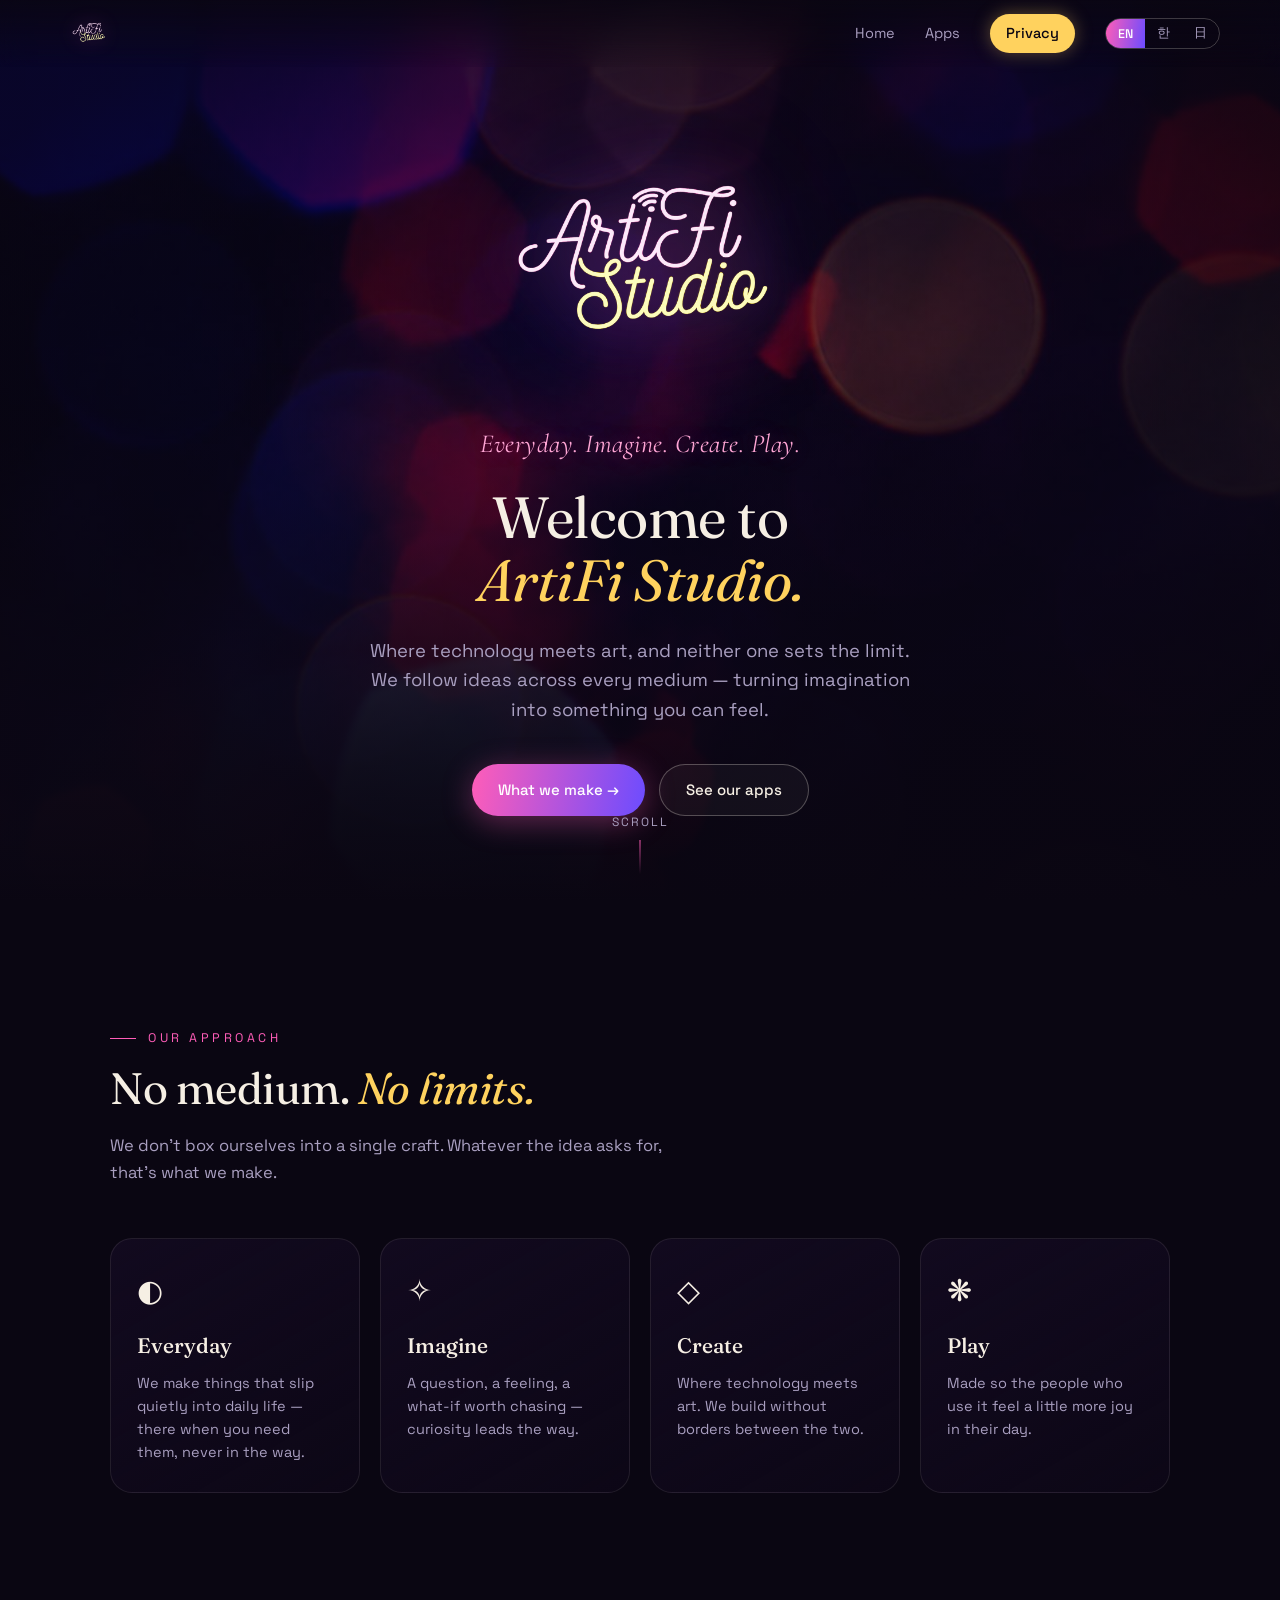
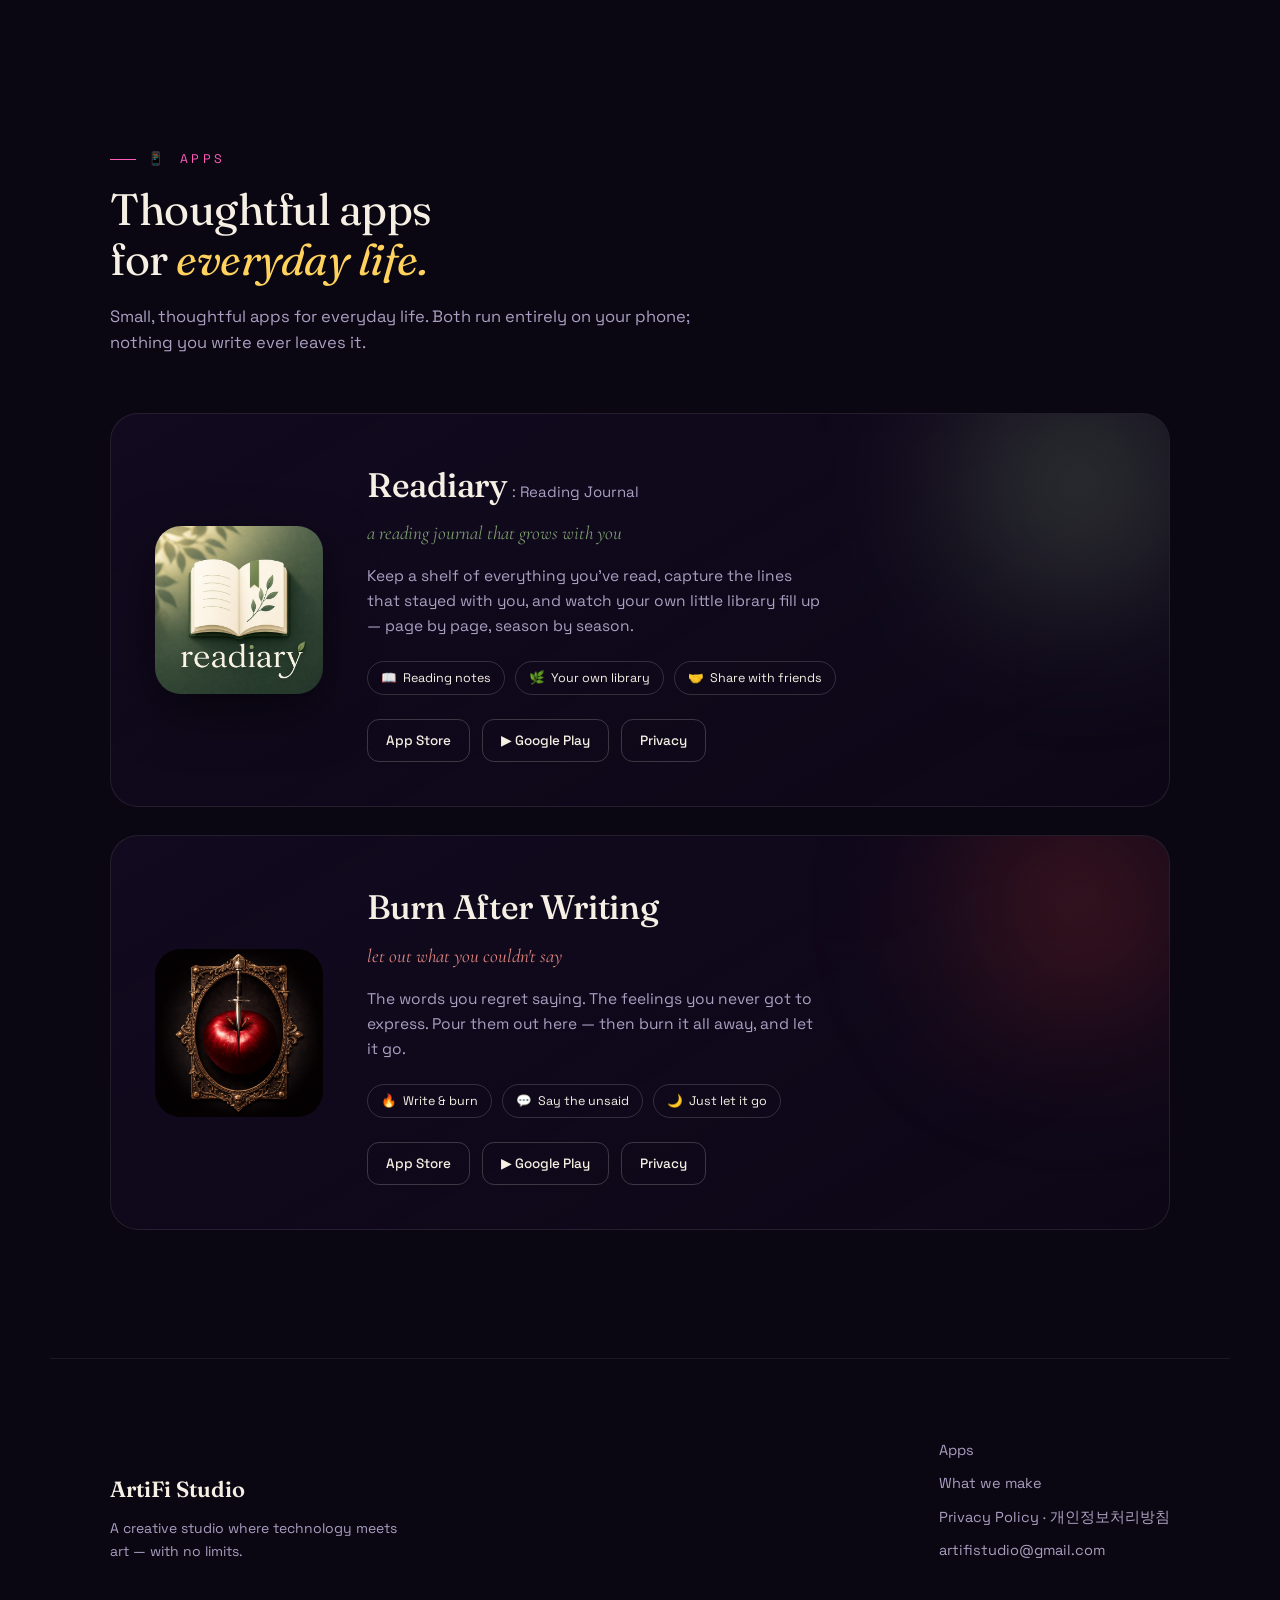
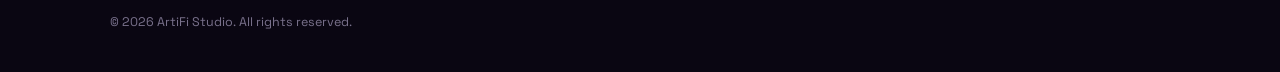
==== commit 22064df8: "Add files via upload" ====
--- a/index.html
+++ b/index.html
@@ -218,7 +218,6 @@
         <div class="app-links">
           <a href="#" class="store-btn"> App Store</a>
           <a href="#" class="store-btn">▶ Google Play</a>
-          <a href="privacy/burn-after-writing/" class="store-btn">Privacy</a>
           <a href="privacy/readiary/" class="store-btn">Privacy</a>
         </div>
       </div>
@@ -239,6 +238,7 @@
         <div class="app-links">
           <a href="#" class="store-btn"> App Store</a>
           <a href="#" class="store-btn">▶ Google Play</a>
+          <a href="privacy/burn-after-writing/" class="store-btn">Privacy</a>
         </div>
       </div>
     </article>
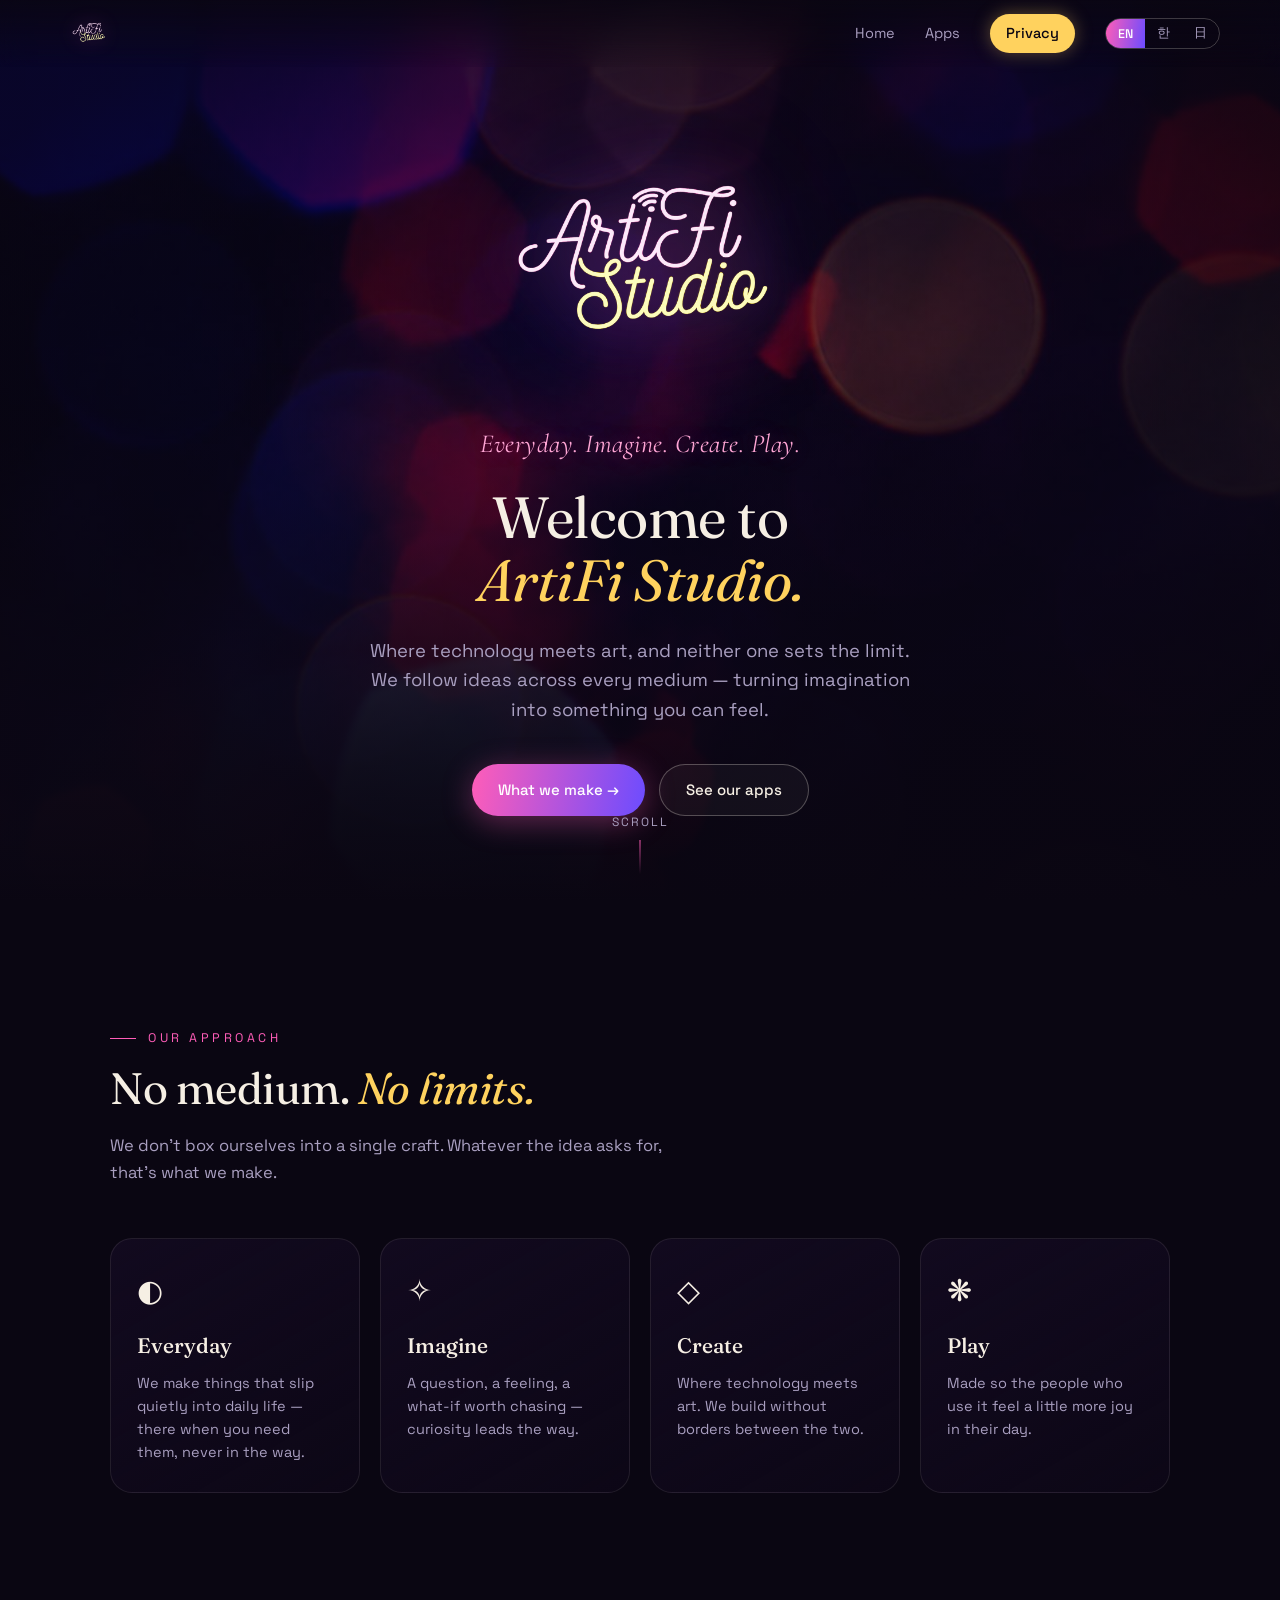
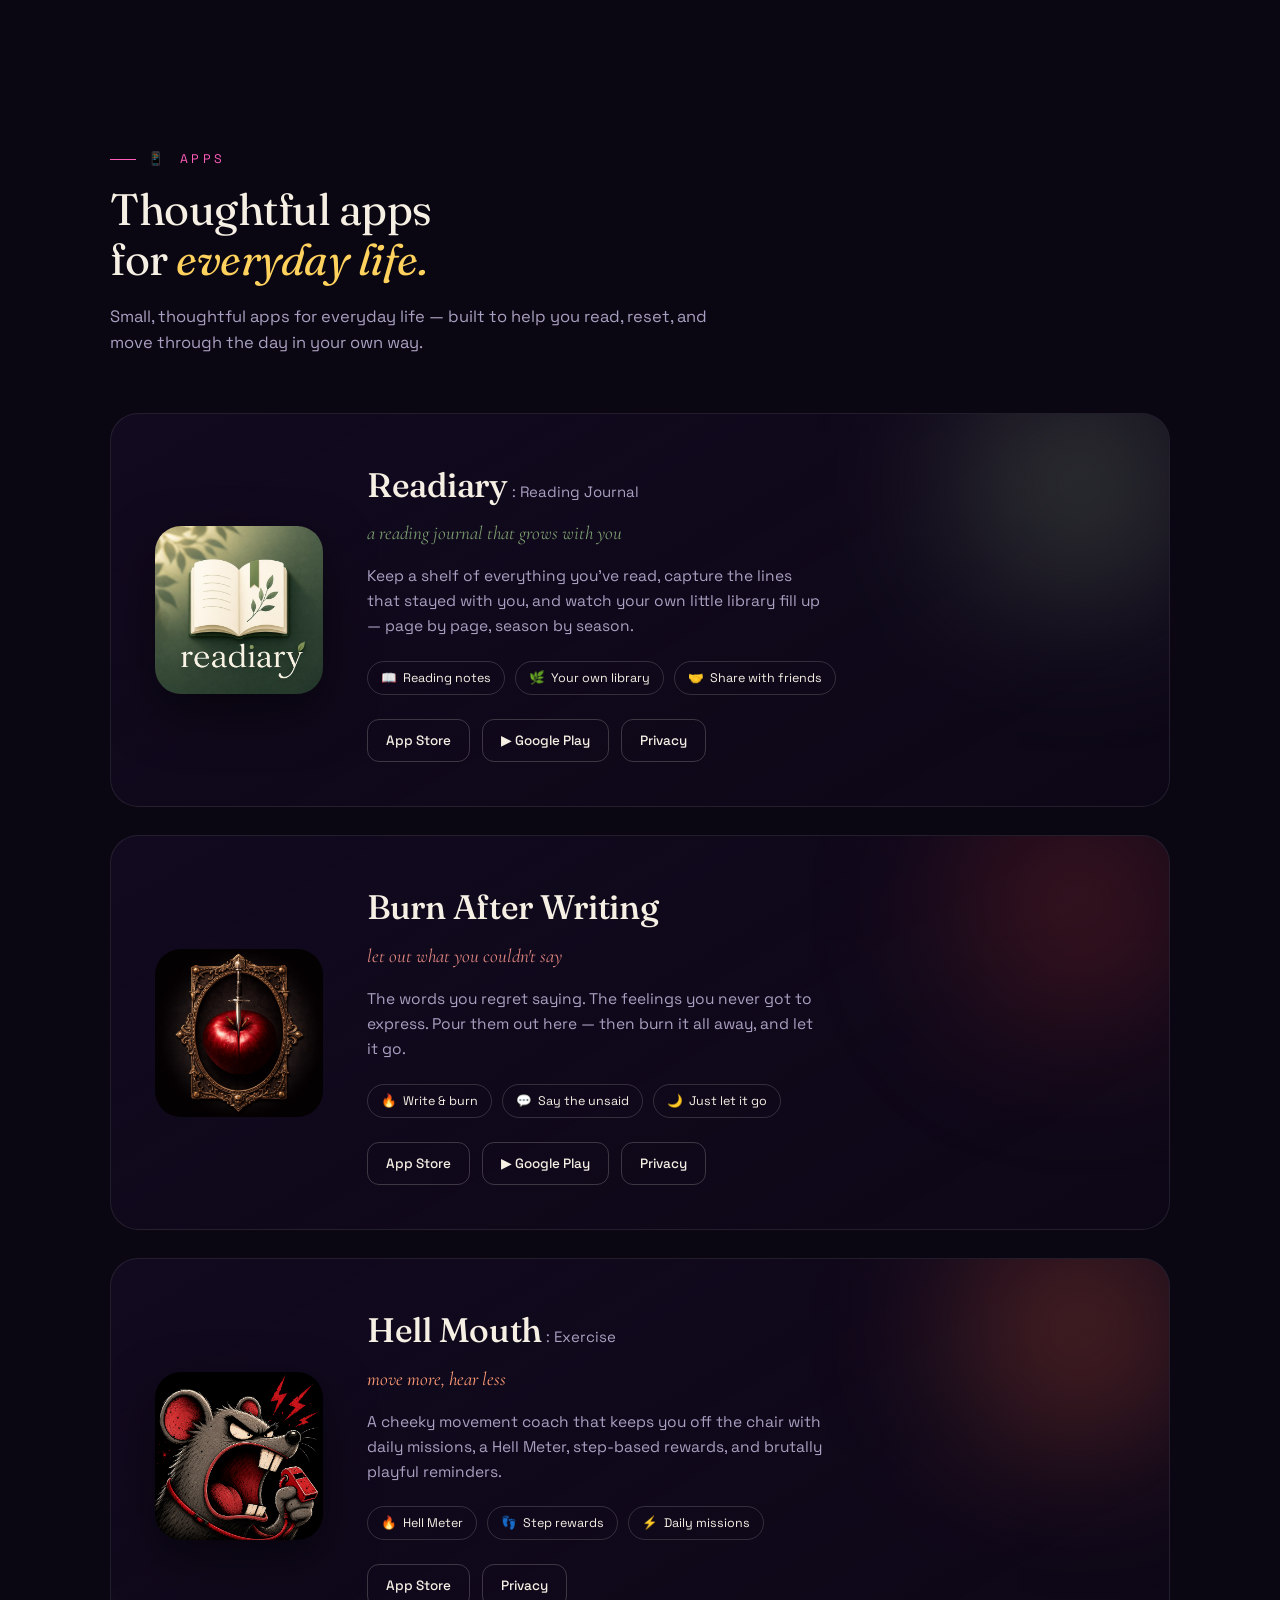
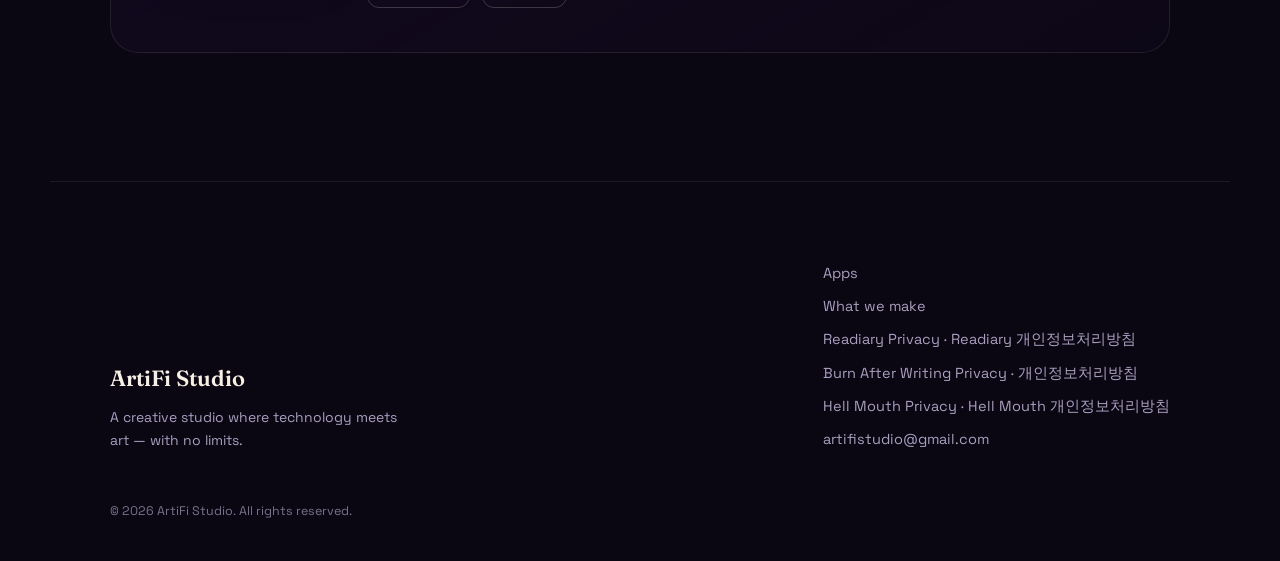
==== commit 73ad4891: "Add files via upload" ====
--- a/index.html
+++ b/index.html
@@ -104,6 +104,9 @@
   #burn .glow{background:radial-gradient(circle,#c0362f,transparent 70%)}
   #burn:hover{border-color:rgba(192,54,47,.5)}
   #burn .tag{color:#e0857f}
+  #hellmouth .glow{background:radial-gradient(circle,#ff6a3d,transparent 70%)}
+  #hellmouth:hover{border-color:rgba(255,106,61,.5)}
+  #hellmouth .tag{color:#ff9b76}
   @media(max-width:620px){.app-card{grid-template-columns:1fr;text-align:center;justify-items:center}.app-body p{margin-left:auto;margin-right:auto}.app-meta,.app-links{justify-content:center}.sec-label{justify-content:flex-start}}
 
   /* what we make grid */
@@ -133,7 +136,7 @@
   <div class="links">
     <a href="#top" class="about"><span data-en>Home</span><span data-ko>홈</span><span data-ja>ホーム</span></a>
     <a href="#apps"><span data-en>Apps</span><span data-ko>앱</span><span data-ja>アプリ</span></a>
-    <a href="privacy/readiary/" class="pill"><span data-en>Privacy</span><span data-ko>개인정보</span><span data-ja>プライバシー</span></a>
+    <a href="#privacy-links" class="pill"><span data-en>Privacy</span><span data-ko>개인정보</span><span data-ja>プライバシー</span></a>
     <div class="lang-switch">
       <button id="l-en" class="active" onclick="setLang('en')">EN</button>
       <button id="l-ko" onclick="setLang('ko')">한</button>
@@ -200,7 +203,7 @@
     <span data-en>Thoughtful apps<br>for <em>everyday life.</em></span>
     <span data-ko>일상을 위한<br><em>사려 깊은 앱.</em></span>
   </h2>
-  <p class="sec-intro"><span data-en>Small, thoughtful apps for everyday life. Both run entirely on your phone; nothing you write ever leaves it.</span><span data-ko>일상을 위한 작고 사려 깊은 앱. 두 앱 모두 온전히 당신의 휴대폰에서만 작동하며, 당신이 쓴 것은 절대 밖으로 나가지 않습니다.</span></p>
+  <p class="sec-intro"><span data-en>Small, thoughtful apps for everyday life — built to help you read, reset, and move through the day in your own way.</span><span data-ko>일상을 위한 작고 사려 깊은 앱. 읽고, 털어내고, 움직이는 순간까지 당신의 하루에 자연스럽게 스며듭니다.</span></p>
 
   <div class="apps">
     <article class="app-card" id="readiary">
@@ -242,6 +245,25 @@
         </div>
       </div>
     </article>
+
+    <article class="app-card" id="hellmouth">
+      <div class="glow"></div>
+      <img src="assets/hell mouth.png" alt="Hell Mouth: Exercise" class="app-icon shadowed">
+      <div class="app-body">
+        <h3>Hell Mouth<span style="font-family:var(--font-body);font-weight:400;font-size:15px;color:var(--muted);letter-spacing:0"> : Exercise</span></h3>
+        <span class="tag"><span data-en>move more, hear less</span><span data-ko>움직일수록 잔소리는 줄어든다</span></span>
+        <p><span data-en>A cheeky movement coach that keeps you off the chair with daily missions, a Hell Meter, step-based rewards, and brutally playful reminders.</span><span data-ko>일상 속 짧은 미션, Hell Meter, 걸음 수 보상과 독한 알림으로 오래 앉아 있는 습관을 깨우는 운동 앱입니다.</span></p>
+        <div class="app-meta">
+          <span class="chip">🔥 <span data-en>Hell Meter</span><span data-ko>헬미터</span></span>
+          <span class="chip">👣 <span data-en>Step rewards</span><span data-ko>걸음 수 보상</span></span>
+          <span class="chip">⚡ <span data-en>Daily missions</span><span data-ko>데일리 미션</span></span>
+        </div>
+        <div class="app-links">
+          <a href="#" class="store-btn"> App Store</a>
+          <a href="privacy/hellmouth/" class="store-btn"><span data-en>Privacy</span><span data-ko>개인정보</span></a>
+        </div>
+      </div>
+    </article>
   </div>
 </section>
 
@@ -250,10 +272,12 @@
     <div class="f-brand">ArtiFi Studio</div>
     <p class="f-tag"><span data-en>A creative studio where technology meets art — with no limits.</span><span data-ko>기술과 예술이 만나는 창작 스튜디오 — 한계 없이.</span></p>
   </div>
-  <div class="f-links">
+  <div class="f-links" id="privacy-links">
     <a href="#apps"><span data-en>Apps</span><span data-ko>앱</span><span data-ja>アプリ</span></a>
     <a href="#make"><span data-en>What we make</span><span data-ko>우리가 만드는 것</span></a>
-    <a href="privacy/readiary/">Privacy Policy · 개인정보처리방침</a>
+    <a href="privacy/readiary/">Readiary Privacy · Readiary 개인정보처리방침</a>
+    <a href="privacy/burn-after-writing/">Burn After Writing Privacy · 개인정보처리방침</a>
+    <a href="privacy/hellmouth/">Hell Mouth Privacy · Hell Mouth 개인정보처리방침</a>
     <a href="mailto:artifistudio@gmail.com">artifistudio@gmail.com</a>
   </div>
   <div class="copy">© 2026 ArtiFi Studio. All rights reserved.</div>
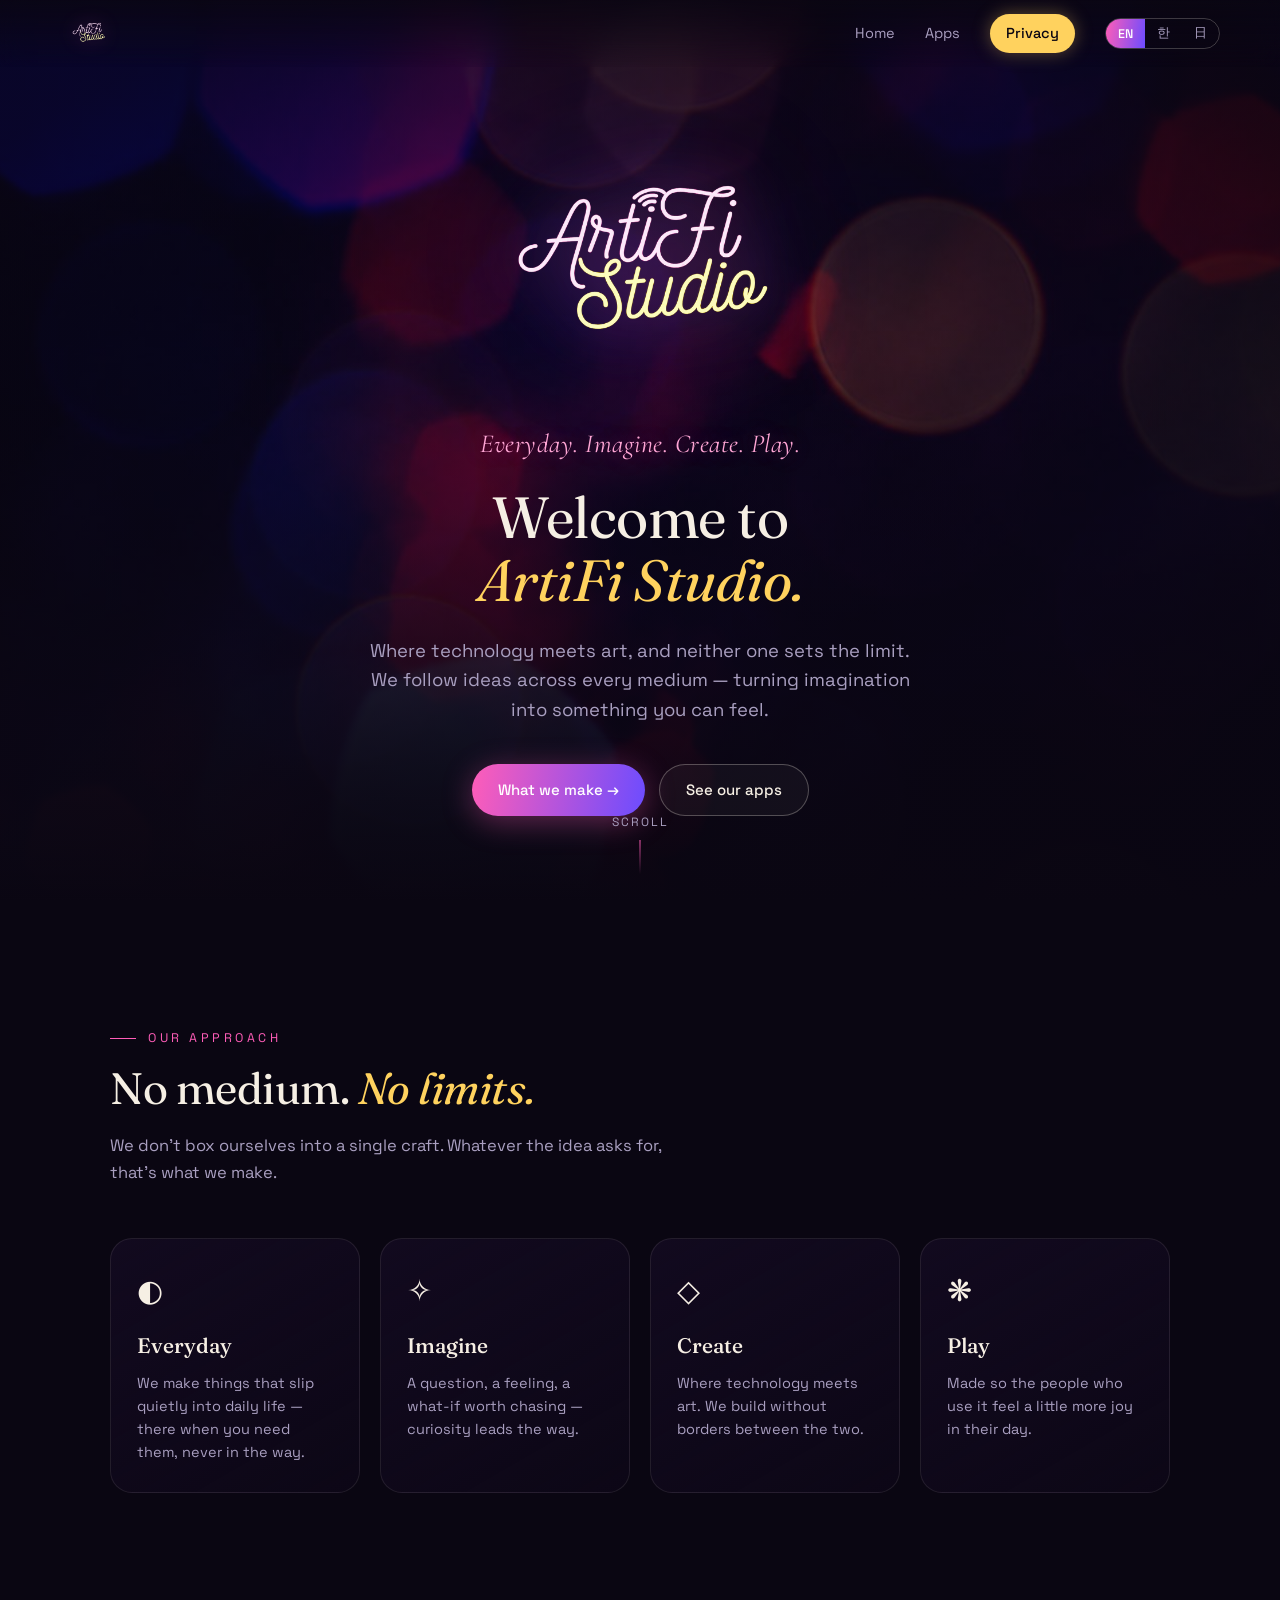
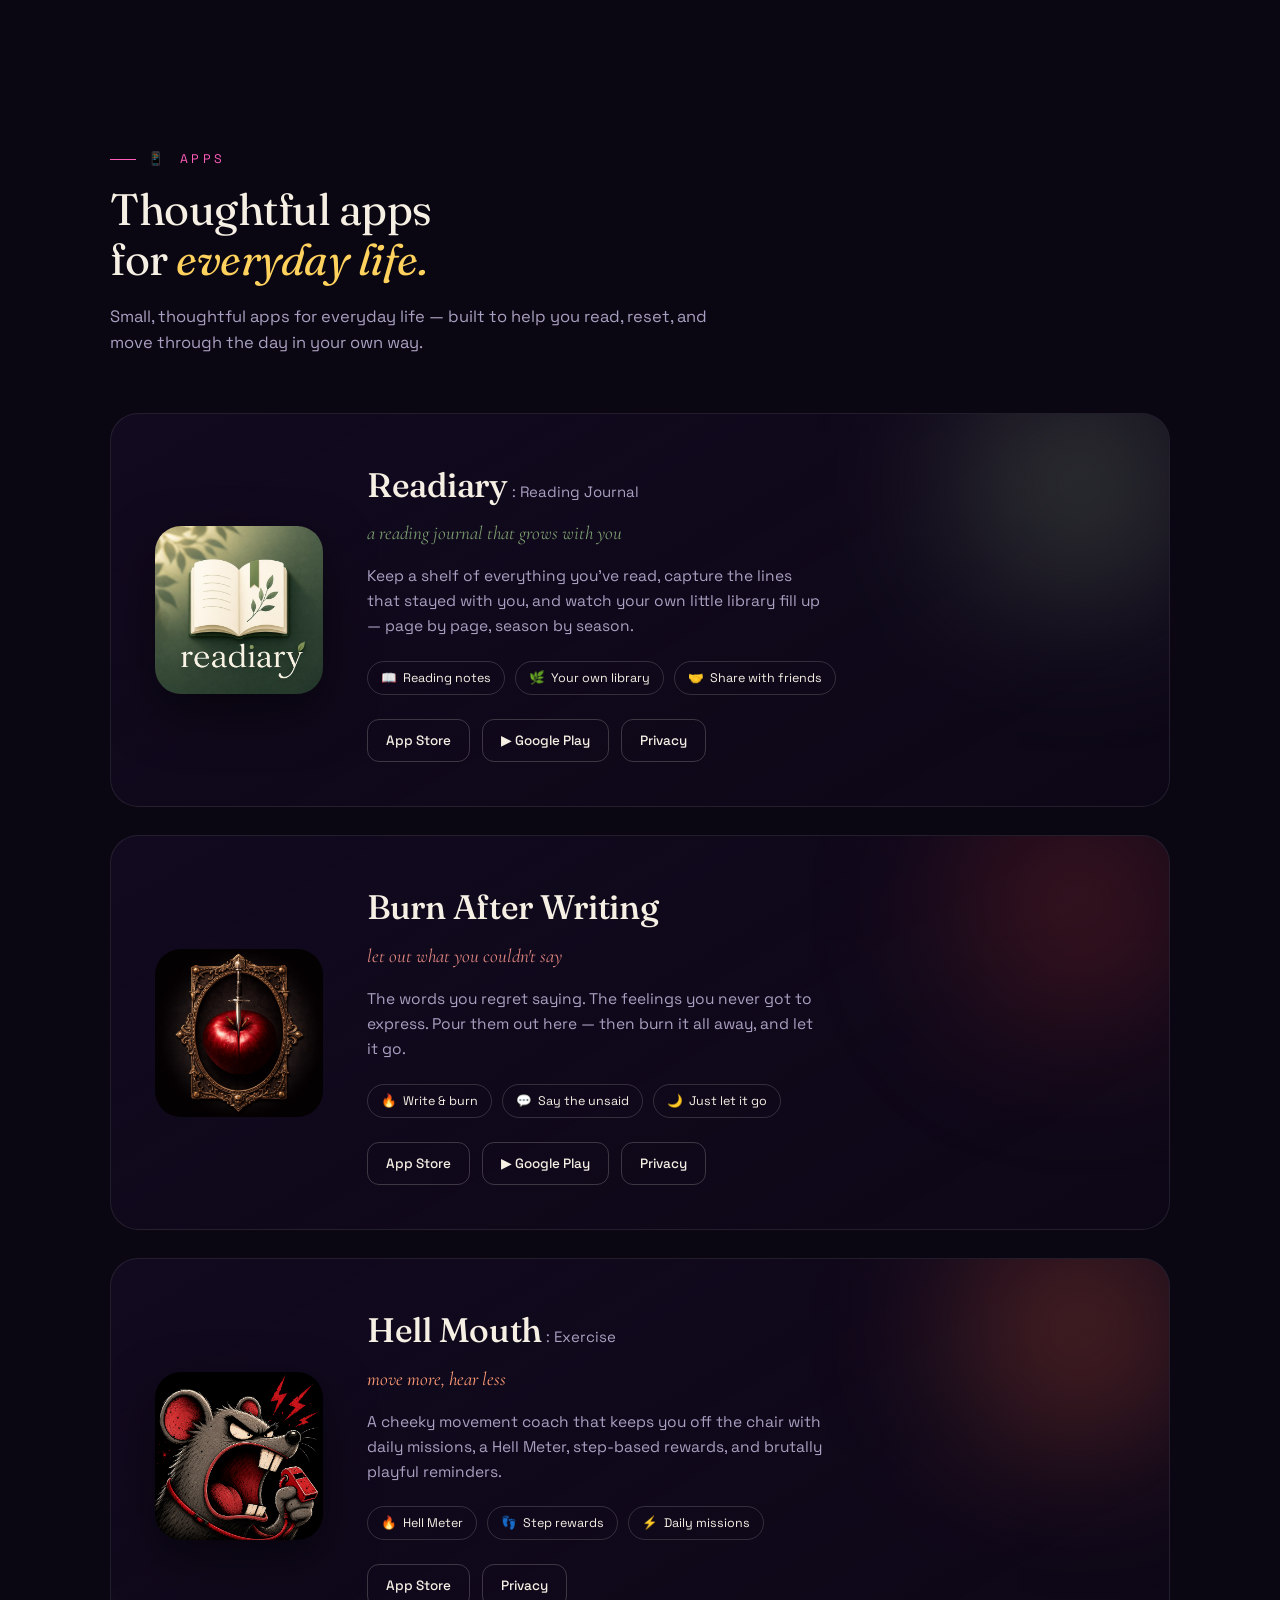
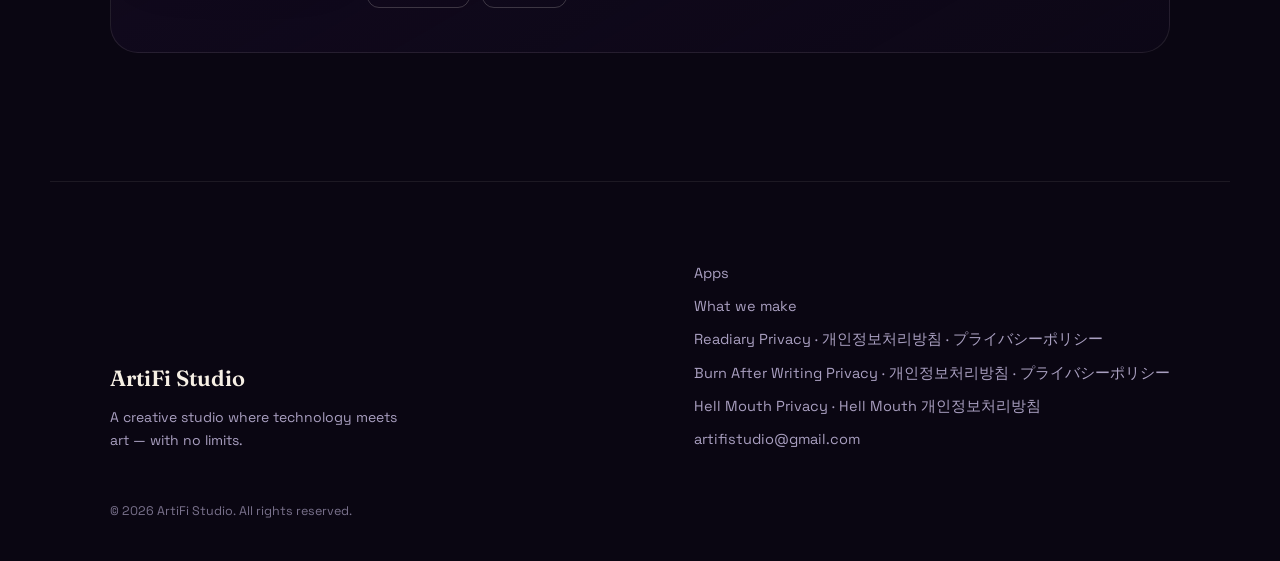
==== commit a0647c3d: "Add files via upload" ====
--- a/index.html
+++ b/index.html
@@ -275,8 +275,8 @@
   <div class="f-links" id="privacy-links">
     <a href="#apps"><span data-en>Apps</span><span data-ko>앱</span><span data-ja>アプリ</span></a>
     <a href="#make"><span data-en>What we make</span><span data-ko>우리가 만드는 것</span></a>
-    <a href="privacy/readiary/">Readiary Privacy · Readiary 개인정보처리방침</a>
-    <a href="privacy/burn-after-writing/">Burn After Writing Privacy · 개인정보처리방침</a>
+    <a href="privacy/readiary/">Readiary Privacy · 개인정보처리방침 · プライバシーポリシー</a>
+    <a href="privacy/burn-after-writing/">Burn After Writing Privacy · 개인정보처리방침 · プライバシーポリシー</a>
     <a href="privacy/hellmouth/">Hell Mouth Privacy · Hell Mouth 개인정보처리방침</a>
     <a href="mailto:artifistudio@gmail.com">artifistudio@gmail.com</a>
   </div>
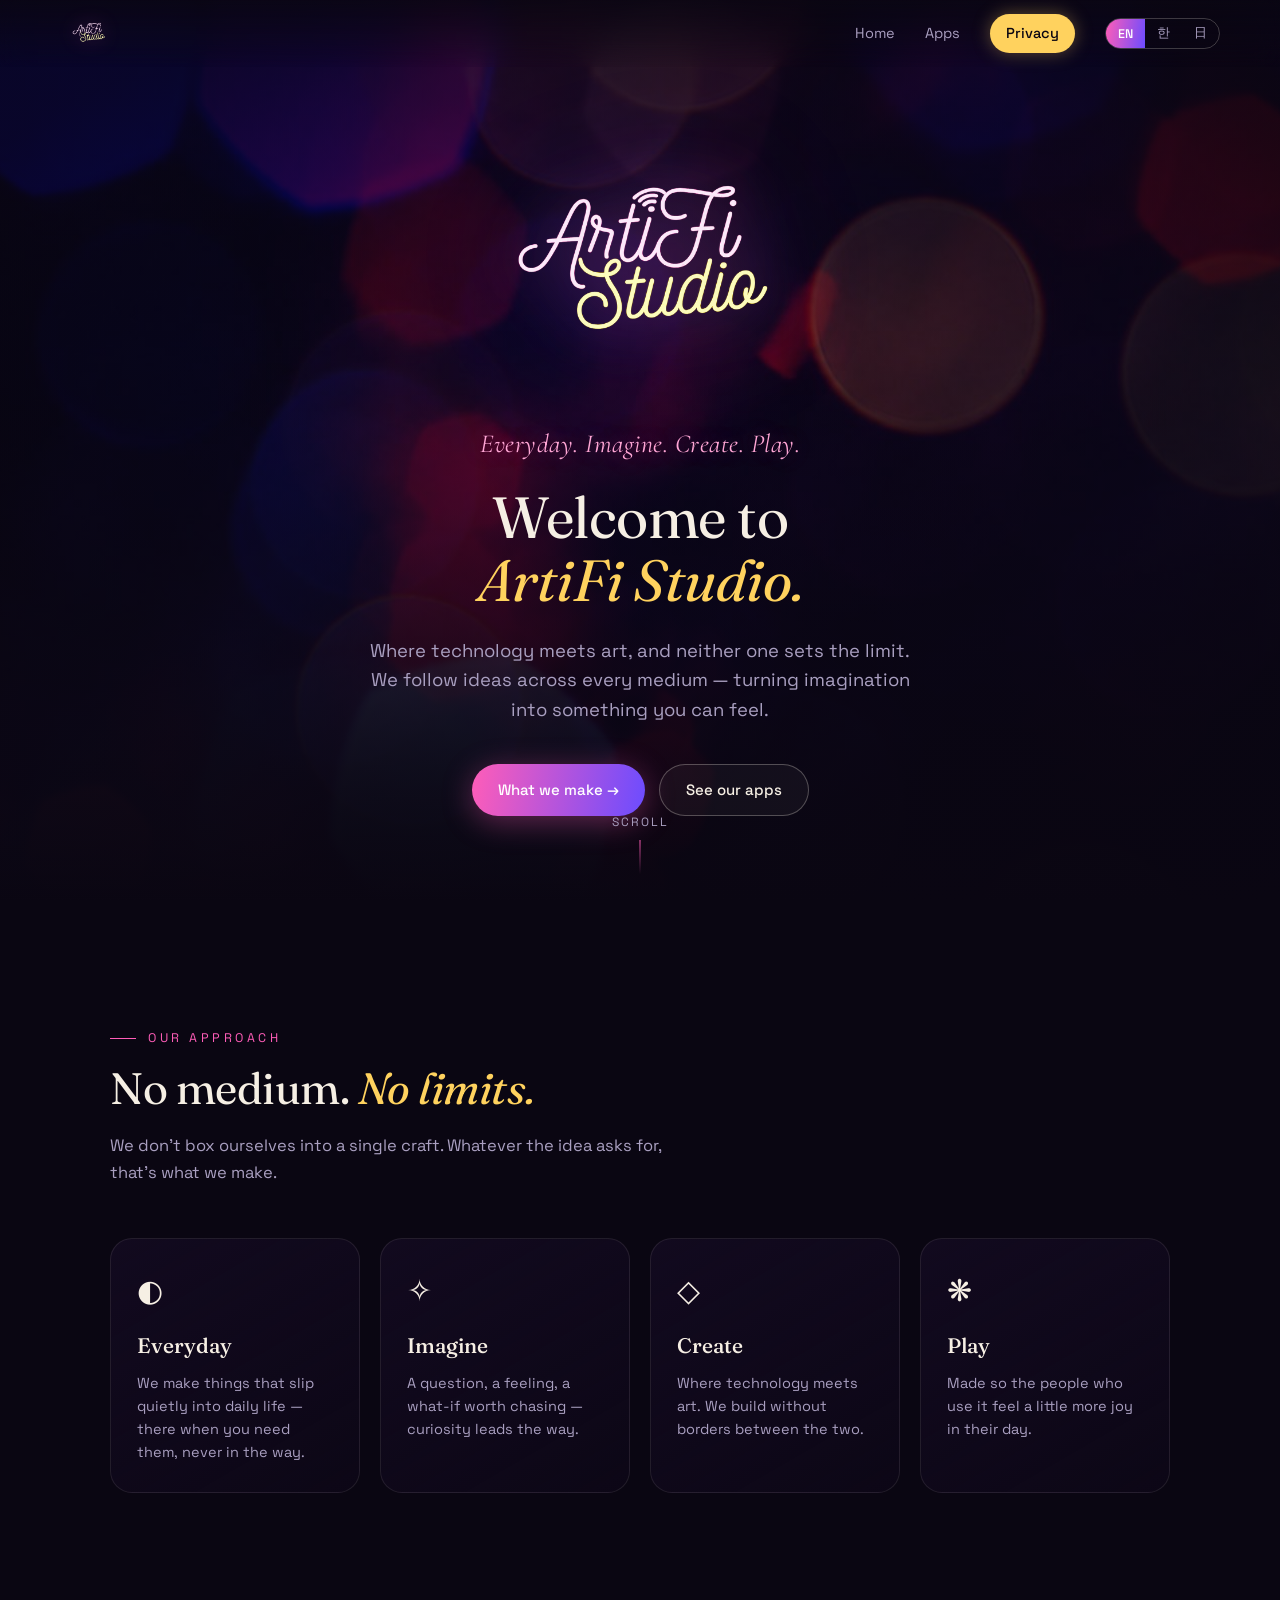
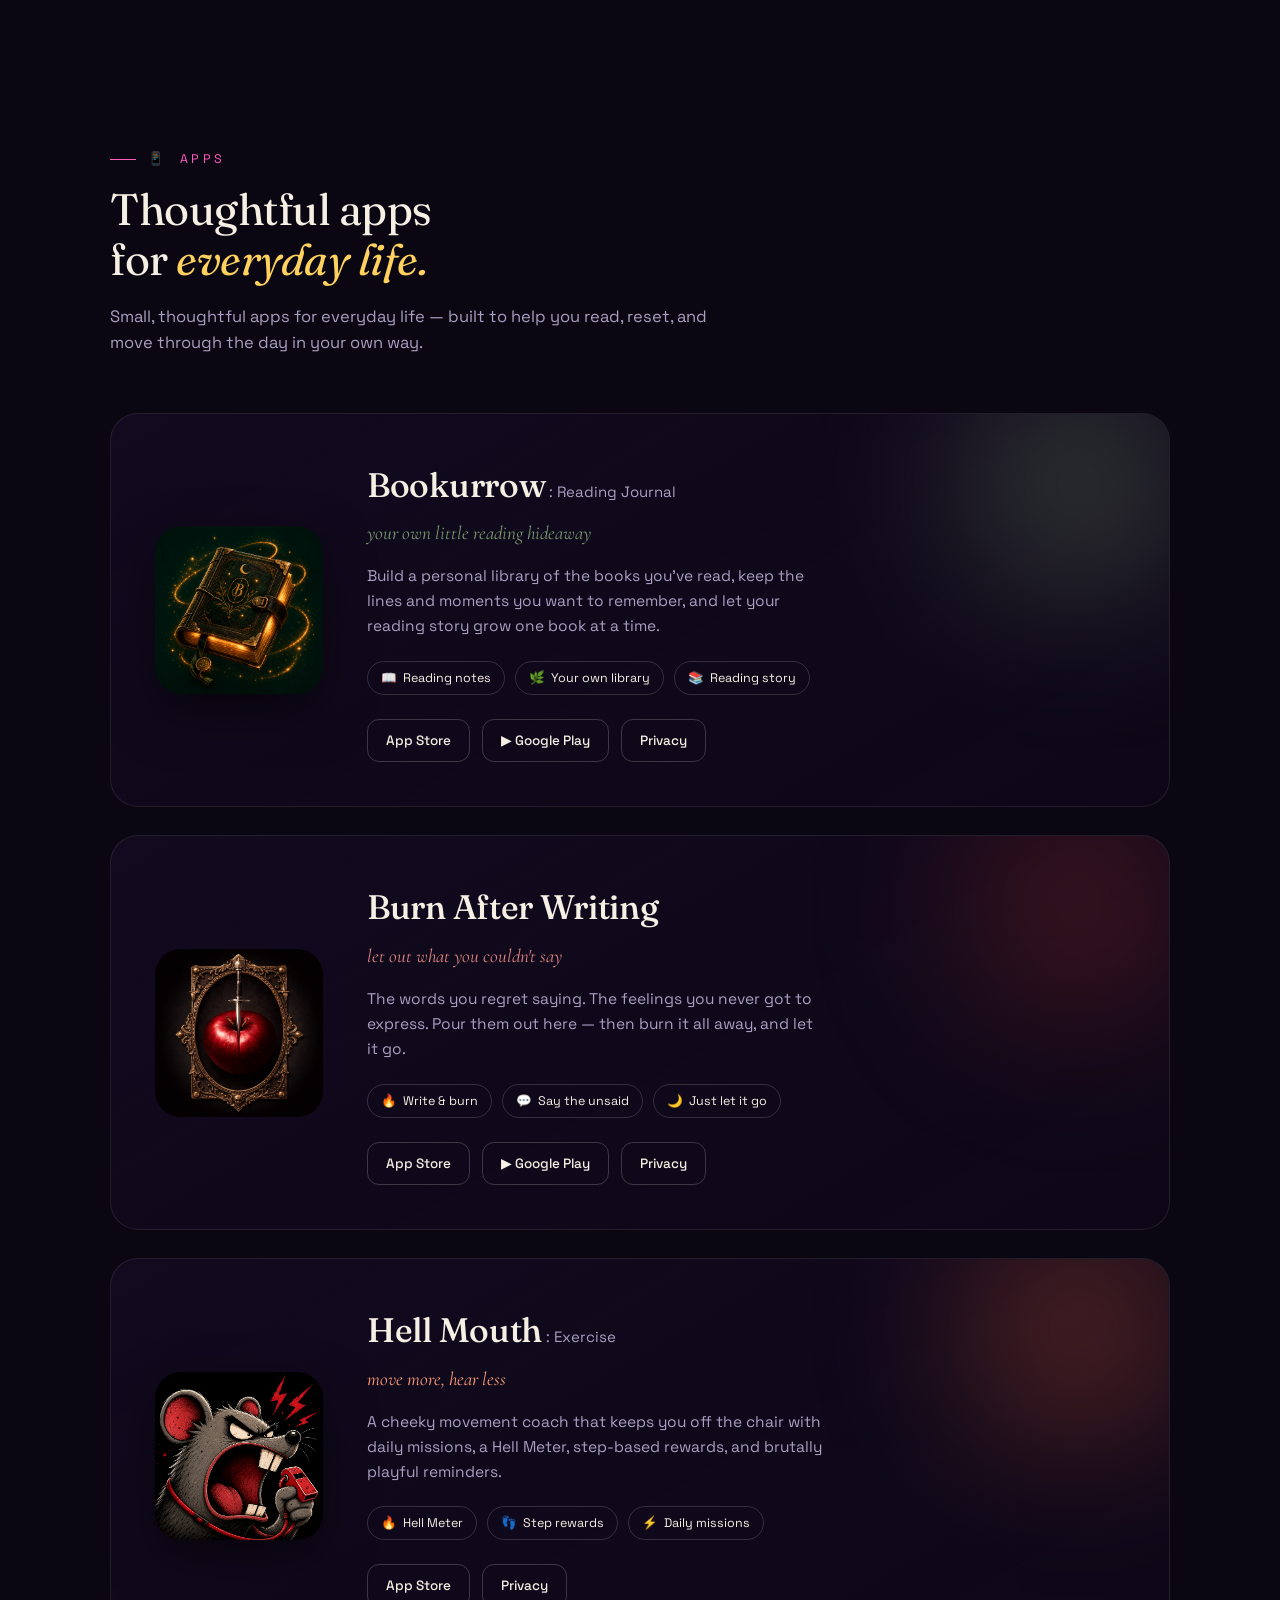
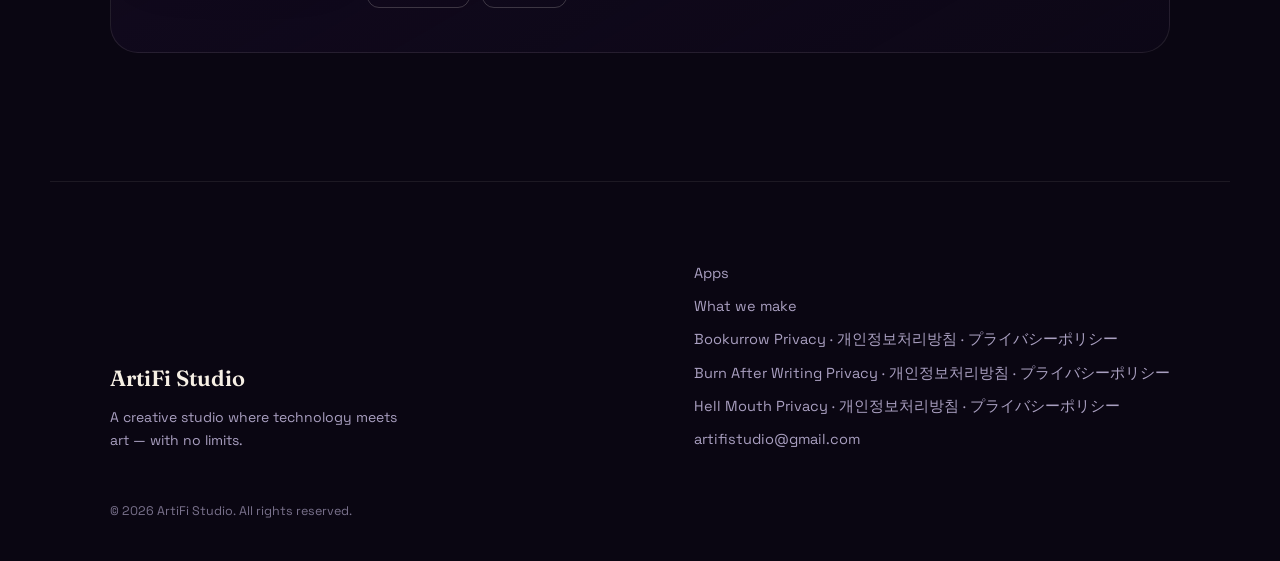
==== commit fb0c8f34: "Add files via upload" ====
--- a/index.html
+++ b/index.html
@@ -7,7 +7,7 @@
 <meta name="description" content="ArtiFi Studio — a creative studio where technology meets art, with no limits. Imagine. Create. Play.">
 <link rel="preconnect" href="https://fonts.googleapis.com">
 <link rel="preconnect" href="https://fonts.gstatic.com" crossorigin>
-<link href="https://fonts.googleapis.com/css2?family=Fraunces:ital,opsz,wght@0,9..144,400;0,9..144,500;0,9..144,600;1,9..144,400&family=Space+Grotesk:wght@400;500;600&family=Cormorant+Garamond:ital,wght@0,500;1,500&family=Noto+Sans+KR:wght@400;500;700&family=Noto+Serif+KR:wght@400;500;600&display=swap" rel="stylesheet">
+<link href="https://fonts.googleapis.com/css2?family=Fraunces:ital,opsz,wght@0,9..144,400;0,9..144,500;0,9..144,600;1,9..144,400&family=Space+Grotesk:wght@400;500;600&family=Cormorant+Garamond:ital,wght@0,500;1,500&family=Noto+Sans+KR:wght@400;500;700&family=Noto+Serif+KR:wght@400;500;600&family=Noto+Sans+JP:wght@400;500;700&display=swap" rel="stylesheet">
 <style>
   :root{
     --ink:#0a0612;--ink-2:#120a1f;
@@ -18,6 +18,7 @@
     --font-script:'Cormorant Garamond',serif;
     --font-ko:'Noto Sans KR',sans-serif;
     --font-ko-serif:'Noto Serif KR',serif;
+    --font-ja:'Noto Sans JP',sans-serif;
   }
   *{margin:0;padding:0;box-sizing:border-box}
   html{scroll-behavior:smooth}
@@ -29,7 +30,6 @@
   html[lang="en"] [data-en]{display:revert}
   html[lang="ko"] [data-ko]{display:revert}
   html[lang="ja"] [data-ja]{display:revert}
-  html[lang="ja"] [data-en]:not(:has(+ [data-ja])){display:revert}
   /* korean typography swaps */
   html[lang="ko"] body{font-family:var(--font-ko)}
   html[lang="ko"] .hero h1,
@@ -37,6 +37,14 @@
   html[lang="ko"] .app-body h3,
   html[lang="ko"] footer .f-brand{font-family:var(--font-ko-serif)}
   html[lang="ko"] .hero h1 em,html[lang="ko"] .sec-title em{font-style:normal}
+  html[lang="ja"] body{font-family:var(--font-ja)}
+  html[lang="ja"] .hero h1,
+  html[lang="ja"] .sec-title,
+  html[lang="ja"] .app-body h3,
+  html[lang="ja"] footer .f-brand{font-family:var(--font-ja)}
+  html[lang="ja"] .hero h1 em,html[lang="ja"] .sec-title em{font-style:normal}
+  html[lang="ja"] .hero .eyebrow,
+  html[lang="ja"] .app-body .tag{font-family:var(--font-ja);font-style:normal}
 
   nav{position:fixed;top:0;left:0;right:0;z-index:100;display:flex;align-items:center;justify-content:space-between;padding:14px clamp(20px,5vw,60px);backdrop-filter:blur(14px);background:linear-gradient(180deg,rgba(10,6,18,.82),rgba(10,6,18,0));transition:background .3s}
   nav .brand{display:flex;align-items:center}
@@ -98,9 +106,9 @@
   .app-links{display:flex;gap:12px;flex-wrap:wrap}
   .store-btn{display:inline-flex;align-items:center;gap:8px;padding:10px 18px;border-radius:12px;font-size:13.5px;font-weight:500;border:1px solid rgba(246,239,228,.2);transition:.25s}
   .store-btn:hover{background:rgba(246,239,228,.07);transform:translateY(-2px)}
-  #readiary .glow{background:radial-gradient(circle,#8fae7f,transparent 70%)}
-  #readiary:hover{border-color:rgba(143,174,127,.45)}
-  #readiary .tag{color:var(--leaf)}
+  #bookurrow .glow{background:radial-gradient(circle,#8fae7f,transparent 70%)}
+  #bookurrow:hover{border-color:rgba(143,174,127,.45)}
+  #bookurrow .tag{color:var(--leaf)}
   #burn .glow{background:radial-gradient(circle,#c0362f,transparent 70%)}
   #burn:hover{border-color:rgba(192,54,47,.5)}
   #burn .tag{color:#e0857f}
@@ -136,7 +144,7 @@
   <div class="links">
     <a href="#top" class="about"><span data-en>Home</span><span data-ko>홈</span><span data-ja>ホーム</span></a>
     <a href="#apps"><span data-en>Apps</span><span data-ko>앱</span><span data-ja>アプリ</span></a>
-    <a href="#privacy-links" class="pill"><span data-en>Privacy</span><span data-ko>개인정보</span><span data-ja>プライバシー</span></a>
+    <a href="#privacy-links" class="pill"><span data-en>Privacy</span><span data-ko>개인정보</span><span data-ja>プライバシー</span><span data-ja>プライバシー</span></a>
     <div class="lang-switch">
       <button id="l-en" class="active" onclick="setLang('en')">EN</button>
       <button id="l-ko" onclick="setLang('ko')">한</button>
@@ -149,50 +157,53 @@
   <div class="bg"></div>
   <div class="inner">
     <img src="assets/studio-logo.png" alt="ArtiFi Studio" class="hero-logo">
-    <p class="eyebrow"><span data-en>Everyday. Imagine. Create. Play.</span><span data-ko>일상. 상상. 창작. 즐거움.</span></p>
+    <p class="eyebrow"><span data-en>Everyday. Imagine. Create. Play.</span><span data-ko>일상. 상상. 창작. 즐거움.</span><span data-ja>日常。想像。創作。楽しさ。</span></p>
     <h1>
       <span data-en>Welcome to<br><em>ArtiFi Studio.</em></span>
       <span data-ko>ArtiFi Studio에<br><em>오신 것을 환영합니다.</em></span>
+      <span data-ja>ArtiFi Studioへ<br><em>ようこそ。</em></span>
     </h1>
     <p class="lead">
       <span data-en>Where technology meets art, and neither one sets the limit. We follow ideas across every medium — turning imagination into something you can feel.</span>
       <span data-ko>기술과 예술이 만나고, 그 어느 것도 한계가 되지 않는 곳. 우리는 모든 경계를 넘어 아이디어를 좇으며 — 상상을 느낄 수 있는 무언가로 바꿉니다.</span>
+      <span data-ja>テクノロジーとアートが出会い、どちらも限界にならない場所。私たちは境界を越えてアイデアを追いかけ、想像を感じられる形へと変えていきます。</span>
     </p>
     <div class="cta-row">
-      <a href="#make" class="btn btn-primary"><span data-en>What we make →</span><span data-ko>우리가 만드는 것 →</span></a>
-      <a href="#apps" class="btn btn-ghost"><span data-en>See our apps</span><span data-ko>앱 둘러보기</span></a>
-    </div>
-  </div>
-  <div class="scroll-hint"><span data-en>SCROLL</span><span data-ko>스크롤</span><span class="line"></span></div>
+      <a href="#make" class="btn btn-primary"><span data-en>What we make →</span><span data-ko>우리가 만드는 것 →</span><span data-ja>私たちがつくるもの →</span></a>
+      <a href="#apps" class="btn btn-ghost"><span data-en>See our apps</span><span data-ko>앱 둘러보기</span><span data-ja>アプリを見る</span></a>
+    </div>
+  </div>
+  <div class="scroll-hint"><span data-en>SCROLL</span><span data-ko>스크롤</span><span data-ja>スクロール</span><span class="line"></span></div>
 </header>
 
 <section id="make">
-  <div class="sec-label"><span data-en>Our approach</span><span data-ko>우리의 방식</span></div>
+  <div class="sec-label"><span data-en>Our approach</span><span data-ko>우리의 방식</span><span data-ja>私たちの考え方</span></div>
   <h2 class="sec-title">
     <span data-en>No medium. <em>No limits.</em></span>
     <span data-ko>정해진 형태도, <em>한계도 없이.</em></span>
+    <span data-ja>決まった形も、<em>限界もなく。</em></span>
   </h2>
-  <p class="sec-intro"><span data-en>We don't box ourselves into a single craft. Whatever the idea asks for, that's what we make.</span><span data-ko>우리는 하나의 형태에 스스로를 가두지 않습니다. 아이디어가 원하는 것, 그것이 우리가 만드는 것입니다.</span></p>
+  <p class="sec-intro"><span data-en>We don't box ourselves into a single craft. Whatever the idea asks for, that's what we make.</span><span data-ko>우리는 하나의 형태에 스스로를 가두지 않습니다. 아이디어가 원하는 것, 그것이 우리가 만드는 것입니다.</span><span data-ja>私たちは一つの表現に自分たちを閉じ込めません。アイデアが求めるものを、そのまま形にします。</span></p>
   <div class="make-grid">
     <div class="make-item">
       <div class="make-ico">◐</div>
-      <h4><span data-en>Everyday</span><span data-ko>일상</span></h4>
-      <p><span data-en>We make things that slip quietly into daily life — there when you need them, never in the way.</span><span data-ko>우리는 일상 속에 조용히 스며드는 것을 만듭니다 — 필요할 때 곁에 있되, 결코 거슬리지 않게.</span></p>
+      <h4><span data-en>Everyday</span><span data-ko>일상</span><span data-ja>日常</span></h4>
+      <p><span data-en>We make things that slip quietly into daily life — there when you need them, never in the way.</span><span data-ko>우리는 일상 속에 조용히 스며드는 것을 만듭니다 — 필요할 때 곁에 있되, 결코 거슬리지 않게.</span><span data-ja>日常にそっと溶け込むものをつくります。必要なときにそこにあり、決して邪魔にならないように。</span></p>
     </div>
     <div class="make-item">
       <div class="make-ico">✧</div>
-      <h4><span data-en>Imagine</span><span data-ko>상상</span></h4>
-      <p><span data-en>A question, a feeling, a what-if worth chasing — curiosity leads the way.</span><span data-ko>하나의 질문, 하나의 감정, 좇을 가치가 있는 상상 — 호기심이 길을 엽니다.</span></p>
+      <h4><span data-en>Imagine</span><span data-ko>상상</span><span data-ja>想像</span></h4>
+      <p><span data-en>A question, a feeling, a what-if worth chasing — curiosity leads the way.</span><span data-ko>하나의 질문, 하나의 감정, 좇을 가치가 있는 상상 — 호기심이 길을 엽니다.</span><span data-ja>一つの問い、一つの感情、追いかける価値のある「もしも」。好奇心が道をひらきます。</span></p>
     </div>
     <div class="make-item">
       <div class="make-ico">◇</div>
-      <h4><span data-en>Create</span><span data-ko>창작</span></h4>
-      <p><span data-en>Where technology meets art. We build without borders between the two.</span><span data-ko>기술과 예술이 만나는 곳. 우리는 그 둘 사이의 경계 없이 만듭니다.</span></p>
+      <h4><span data-en>Create</span><span data-ko>창작</span><span data-ja>創作</span></h4>
+      <p><span data-en>Where technology meets art. We build without borders between the two.</span><span data-ko>기술과 예술이 만나는 곳. 우리는 그 둘 사이의 경계 없이 만듭니다.</span><span data-ja>テクノロジーとアートが出会う場所。その二つの間に境界をつくらず、形にします。</span></p>
     </div>
     <div class="make-item">
       <div class="make-ico">❋</div>
-      <h4><span data-en>Play</span><span data-ko>즐거움</span></h4>
-      <p><span data-en>Made so the people who use it feel a little more joy in their day.</span><span data-ko>사용하는 사람이 하루 속에서 조금 더 즐거움을 느끼도록 만듭니다.</span></p>
+      <h4><span data-en>Play</span><span data-ko>즐거움</span><span data-ja>楽しさ</span></h4>
+      <p><span data-en>Made so the people who use it feel a little more joy in their day.</span><span data-ko>사용하는 사람이 하루 속에서 조금 더 즐거움을 느끼도록 만듭니다.</span><span data-ja>使う人の一日に、ほんの少しでも楽しさが増えるようにつくります。</span></p>
     </div>
   </div>
 </section>
@@ -202,46 +213,59 @@
   <h2 class="sec-title">
     <span data-en>Thoughtful apps<br>for <em>everyday life.</em></span>
     <span data-ko>일상을 위한<br><em>사려 깊은 앱.</em></span>
+    <span data-ja>毎日のための<br><em>心を込めたアプリ。</em></span>
   </h2>
-  <p class="sec-intro"><span data-en>Small, thoughtful apps for everyday life — built to help you read, reset, and move through the day in your own way.</span><span data-ko>일상을 위한 작고 사려 깊은 앱. 읽고, 털어내고, 움직이는 순간까지 당신의 하루에 자연스럽게 스며듭니다.</span></p>
+  <p class="sec-intro"><span data-en>Small, thoughtful apps for everyday life — built to help you read, reset, and move through the day in your own way.</span><span data-ko>일상을 위한 작고 사려 깊은 앱. 읽고, 털어내고, 움직이는 순간까지 당신의 하루에 자연스럽게 스며듭니다.</span><span data-ja>日常のための、小さくて気の利いたアプリ。読むこと、気持ちをリセットすること、体を動かすことまで、自分らしい一日にそっと寄り添います。</span></p>
 
   <div class="apps">
-    <article class="app-card" id="readiary">
+
+    <article class="app-card" id="bookurrow">
       <div class="glow"></div>
-      <img src="assets/readiary.jpg" alt="Readiary" class="app-icon shadowed">
+      <img src="assets/bookurrow.png" alt="Bookurrow" class="app-icon shadowed">
       <div class="app-body">
-        <h3>Readiary<span style="font-family:var(--font-body);font-weight:400;font-size:15px;color:var(--muted);letter-spacing:0"> : Reading Journal</span></h3>
-        <span class="tag"><span data-en>a reading journal that grows with you</span><span data-ko>당신과 함께 자라나는 독서 일기</span></span>
-        <p><span data-en>Keep a shelf of everything you've read, capture the lines that stayed with you, and watch your own little library fill up — page by page, season by season.</span><span data-ko>읽은 모든 책을 서재에 꽂아두고, 마음에 남은 문장을 담고, 당신만의 작은 도서관이 채워지는 걸 지켜보세요 — 한 페이지씩, 한 계절씩.</span></p>
+        <h3>Bookurrow<span style="font-family:var(--font-body);font-weight:400;font-size:15px;color:var(--muted);letter-spacing:0"> : Reading Journal</span></h3>
+        <span class="tag">
+          <span data-en>your own little reading hideaway</span>
+          <span data-ko>나만의 작은 독서 아지트</span>
+          <span data-ja>自分だけの小さな読書の隠れ家</span>
+        </span>
+        <p>
+          <span data-en>Build a personal library of the books you've read, keep the lines and moments you want to remember, and let your reading story grow one book at a time.</span>
+          <span data-ko>읽은 책을 나만의 서재에 모으고, 기억하고 싶은 문장과 순간을 남기며, 한 권씩 나만의 독서 이야기를 만들어가세요.</span>
+          <span data-ja>読んだ本を自分だけの本棚に集め、残しておきたい言葉や瞬間を記録しながら、一冊ずつ自分の読書ストーリーを育てていきましょう。</span>
+        </p>
         <div class="app-meta">
-          <span class="chip">📖 <span data-en>Reading notes</span><span data-ko>독서노트</span></span>
-          <span class="chip">🌿 <span data-en>Your own library</span><span data-ko>나만의 서재</span></span>
-          <span class="chip">🤝 <span data-en>Share with friends</span><span data-ko>친구와 함께</span></span>
+          <span class="chip">📖 <span data-en>Reading notes</span><span data-ko>독서노트</span><span data-ja>読書ノート</span></span>
+          <span class="chip">🌿 <span data-en>Your own library</span><span data-ko>나만의 서재</span><span data-ja>自分だけの本棚</span></span>
+          <span class="chip">📚 <span data-en>Reading story</span><span data-ko>독서 이야기</span><span data-ja>読書ストーリー</span></span>
         </div>
         <div class="app-links">
           <a href="#" class="store-btn"> App Store</a>
           <a href="#" class="store-btn">▶ Google Play</a>
-          <a href="privacy/readiary/" class="store-btn">Privacy</a>
+          <a href="privacy/bookurrow/bookurrow_privacy_index.html" class="store-btn">
+            <span data-en>Privacy</span><span data-ko>개인정보</span><span data-ja>プライバシー</span>
+          </a>
         </div>
       </div>
     </article>
+
 
     <article class="app-card" id="burn">
       <div class="glow"></div>
       <img src="assets/burn.png" alt="Burn After Writing" class="app-icon">
       <div class="app-body">
         <h3>Burn After Writing</h3>
-        <span class="tag"><span data-en>let out what you couldn't say</span><span data-ko>차마 하지 못한 말을 여기에</span></span>
-        <p><span data-en>The words you regret saying. The feelings you never got to express. Pour them out here — then burn it all away, and let it go.</span><span data-ko>말하고 나서 후회한 말들. 끝내 표현하지 못한 답답한 마음. 이곳에 마음껏 쏟아내고 — 모두 태워 없애버리세요.</span></p>
+        <span class="tag"><span data-en>let out what you couldn't say</span><span data-ko>차마 하지 못한 말을 여기에</span><span data-ja>言えなかった言葉を、ここに</span></span>
+        <p><span data-en>The words you regret saying. The feelings you never got to express. Pour them out here — then burn it all away, and let it go.</span><span data-ko>말하고 나서 후회한 말들. 끝내 표현하지 못한 답답한 마음. 이곳에 마음껏 쏟아내고 — 모두 태워 없애버리세요.</span><span data-ja>言って後悔した言葉。最後まで伝えられなかった気持ち。ここに全部書き出して、燃やして手放しましょう。</span></p>
         <div class="app-meta">
-          <span class="chip">🔥 <span data-en>Write &amp; burn</span><span data-ko>쓰고 태우기</span></span>
-          <span class="chip">💬 <span data-en>Say the unsaid</span><span data-ko>못다 한 말</span></span>
-          <span class="chip">🌙 <span data-en>Just let it go</span><span data-ko>훌훌 털어버리기</span></span>
+          <span class="chip">🔥 <span data-en>Write &amp; burn</span><span data-ko>쓰고 태우기</span><span data-ja>書いて燃やす</span></span>
+          <span class="chip">💬 <span data-en>Say the unsaid</span><span data-ko>못다 한 말</span><span data-ja>言えなかった言葉</span></span>
+          <span class="chip">🌙 <span data-en>Just let it go</span><span data-ko>훌훌 털어버리기</span><span data-ja>手放す</span></span>
         </div>
         <div class="app-links">
           <a href="#" class="store-btn"> App Store</a>
           <a href="#" class="store-btn">▶ Google Play</a>
-          <a href="privacy/burn-after-writing/" class="store-btn">Privacy</a>
+          <a href="privacy/burn-after-writing/burn_privacy_index.html" class="store-btn"><span data-en>Privacy</span><span data-ko>개인정보</span><span data-ja>プライバシー</span></a>
         </div>
       </div>
     </article>
@@ -251,16 +275,16 @@
       <img src="assets/hell mouth.png" alt="Hell Mouth: Exercise" class="app-icon shadowed">
       <div class="app-body">
         <h3>Hell Mouth<span style="font-family:var(--font-body);font-weight:400;font-size:15px;color:var(--muted);letter-spacing:0"> : Exercise</span></h3>
-        <span class="tag"><span data-en>move more, hear less</span><span data-ko>움직일수록 잔소리는 줄어든다</span></span>
-        <p><span data-en>A cheeky movement coach that keeps you off the chair with daily missions, a Hell Meter, step-based rewards, and brutally playful reminders.</span><span data-ko>일상 속 짧은 미션, Hell Meter, 걸음 수 보상과 독한 알림으로 오래 앉아 있는 습관을 깨우는 운동 앱입니다.</span></p>
+        <span class="tag"><span data-en>move more, hear less</span><span data-ko>움직일수록 잔소리는 줄어든다</span><span data-ja>動くほど、うるささは減っていく</span></span>
+        <p><span data-en>A cheeky movement coach that keeps you off the chair with daily missions, a Hell Meter, step-based rewards, and brutally playful reminders.</span><span data-ko>일상 속 짧은 미션, Hell Meter, 걸음 수 보상과 독한 알림으로 오래 앉아 있는 습관을 깨우는 운동 앱입니다.</span><span data-ja>短いデイリーミッション、Hell Meter、歩数リワード、ちょっと辛口なリマインダーで、座りっぱなしの習慣を動かす運動アプリです。</span></p>
         <div class="app-meta">
-          <span class="chip">🔥 <span data-en>Hell Meter</span><span data-ko>헬미터</span></span>
-          <span class="chip">👣 <span data-en>Step rewards</span><span data-ko>걸음 수 보상</span></span>
-          <span class="chip">⚡ <span data-en>Daily missions</span><span data-ko>데일리 미션</span></span>
+          <span class="chip">🔥 <span data-en>Hell Meter</span><span data-ko>헬미터</span><span data-ja>ヘルメーター</span></span>
+          <span class="chip">👣 <span data-en>Step rewards</span><span data-ko>걸음 수 보상</span><span data-ja>歩数リワード</span></span>
+          <span class="chip">⚡ <span data-en>Daily missions</span><span data-ko>데일리 미션</span><span data-ja>デイリーミッション</span></span>
         </div>
         <div class="app-links">
           <a href="#" class="store-btn"> App Store</a>
-          <a href="privacy/hellmouth/" class="store-btn"><span data-en>Privacy</span><span data-ko>개인정보</span></a>
+          <a href="privacy/hellmouth/hellmouth_privacy_index.html" class="store-btn"><span data-en>Privacy</span><span data-ko>개인정보</span><span data-ja>プライバシー</span></a>
         </div>
       </div>
     </article>
@@ -270,14 +294,14 @@
 <footer>
   <div>
     <div class="f-brand">ArtiFi Studio</div>
-    <p class="f-tag"><span data-en>A creative studio where technology meets art — with no limits.</span><span data-ko>기술과 예술이 만나는 창작 스튜디오 — 한계 없이.</span></p>
+    <p class="f-tag"><span data-en>A creative studio where technology meets art — with no limits.</span><span data-ko>기술과 예술이 만나는 창작 스튜디오 — 한계 없이.</span><span data-ja>テクノロジーとアートが出会うクリエイティブスタジオ — 限界なく。</span></p>
   </div>
   <div class="f-links" id="privacy-links">
     <a href="#apps"><span data-en>Apps</span><span data-ko>앱</span><span data-ja>アプリ</span></a>
-    <a href="#make"><span data-en>What we make</span><span data-ko>우리가 만드는 것</span></a>
-    <a href="privacy/readiary/">Readiary Privacy · 개인정보처리방침 · プライバシーポリシー</a>
-    <a href="privacy/burn-after-writing/">Burn After Writing Privacy · 개인정보처리방침 · プライバシーポリシー</a>
-    <a href="privacy/hellmouth/">Hell Mouth Privacy · Hell Mouth 개인정보처리방침</a>
+    <a href="#make"><span data-en>What we make</span><span data-ko>우리가 만드는 것</span><span data-ja>私たちがつくるもの</span></a>
+    <a href="privacy/bookurrow/bookurrow_privacy_index.html">Bookurrow Privacy · 개인정보처리방침 · プライバシーポリシー</a>
+    <a href="privacy/burn-after-writing/burn_privacy_index.html">Burn After Writing Privacy · 개인정보처리방침 · プライバシーポリシー</a>
+    <a href="privacy/hellmouth/hellmouth_privacy_index.html">Hell Mouth Privacy · 개인정보처리방침 · プライバシーポリシー</a>
     <a href="mailto:artifistudio@gmail.com">artifistudio@gmail.com</a>
   </div>
   <div class="copy">© 2026 ArtiFi Studio. All rights reserved.</div>
@@ -293,9 +317,17 @@
     document.getElementById('l-en').classList.toggle('active',l==='en');
     document.getElementById('l-ko').classList.toggle('active',l==='ko');
     document.getElementById('l-ja').classList.toggle('active',l==='ja');
+    try{localStorage.setItem('artifi-home-language',l)}catch(e){}
   }
-  // always start in English on each visit
-  setLang('en');
+  (function(){
+    let saved=null;
+    try{saved=localStorage.getItem('artifi-home-language')}catch(e){}
+    if(!['en','ko','ja'].includes(saved)){
+      const n=(navigator.language||'en').toLowerCase();
+      saved=n.startsWith('ko')?'ko':n.startsWith('ja')?'ja':'en';
+    }
+    setLang(saved);
+  })();
 
   const io=new IntersectionObserver((es)=>{es.forEach(e=>{if(e.isIntersecting){e.target.style.opacity=1;e.target.style.transform='none';io.unobserve(e.target)}})},{threshold:.15});
   document.querySelectorAll('.app-card,.make-item,.sec-title,.sec-intro').forEach(el=>{el.style.opacity=0;el.style.transform='translateY(24px)';el.style.transition='opacity .7s ease,transform .7s ease';io.observe(el)});
